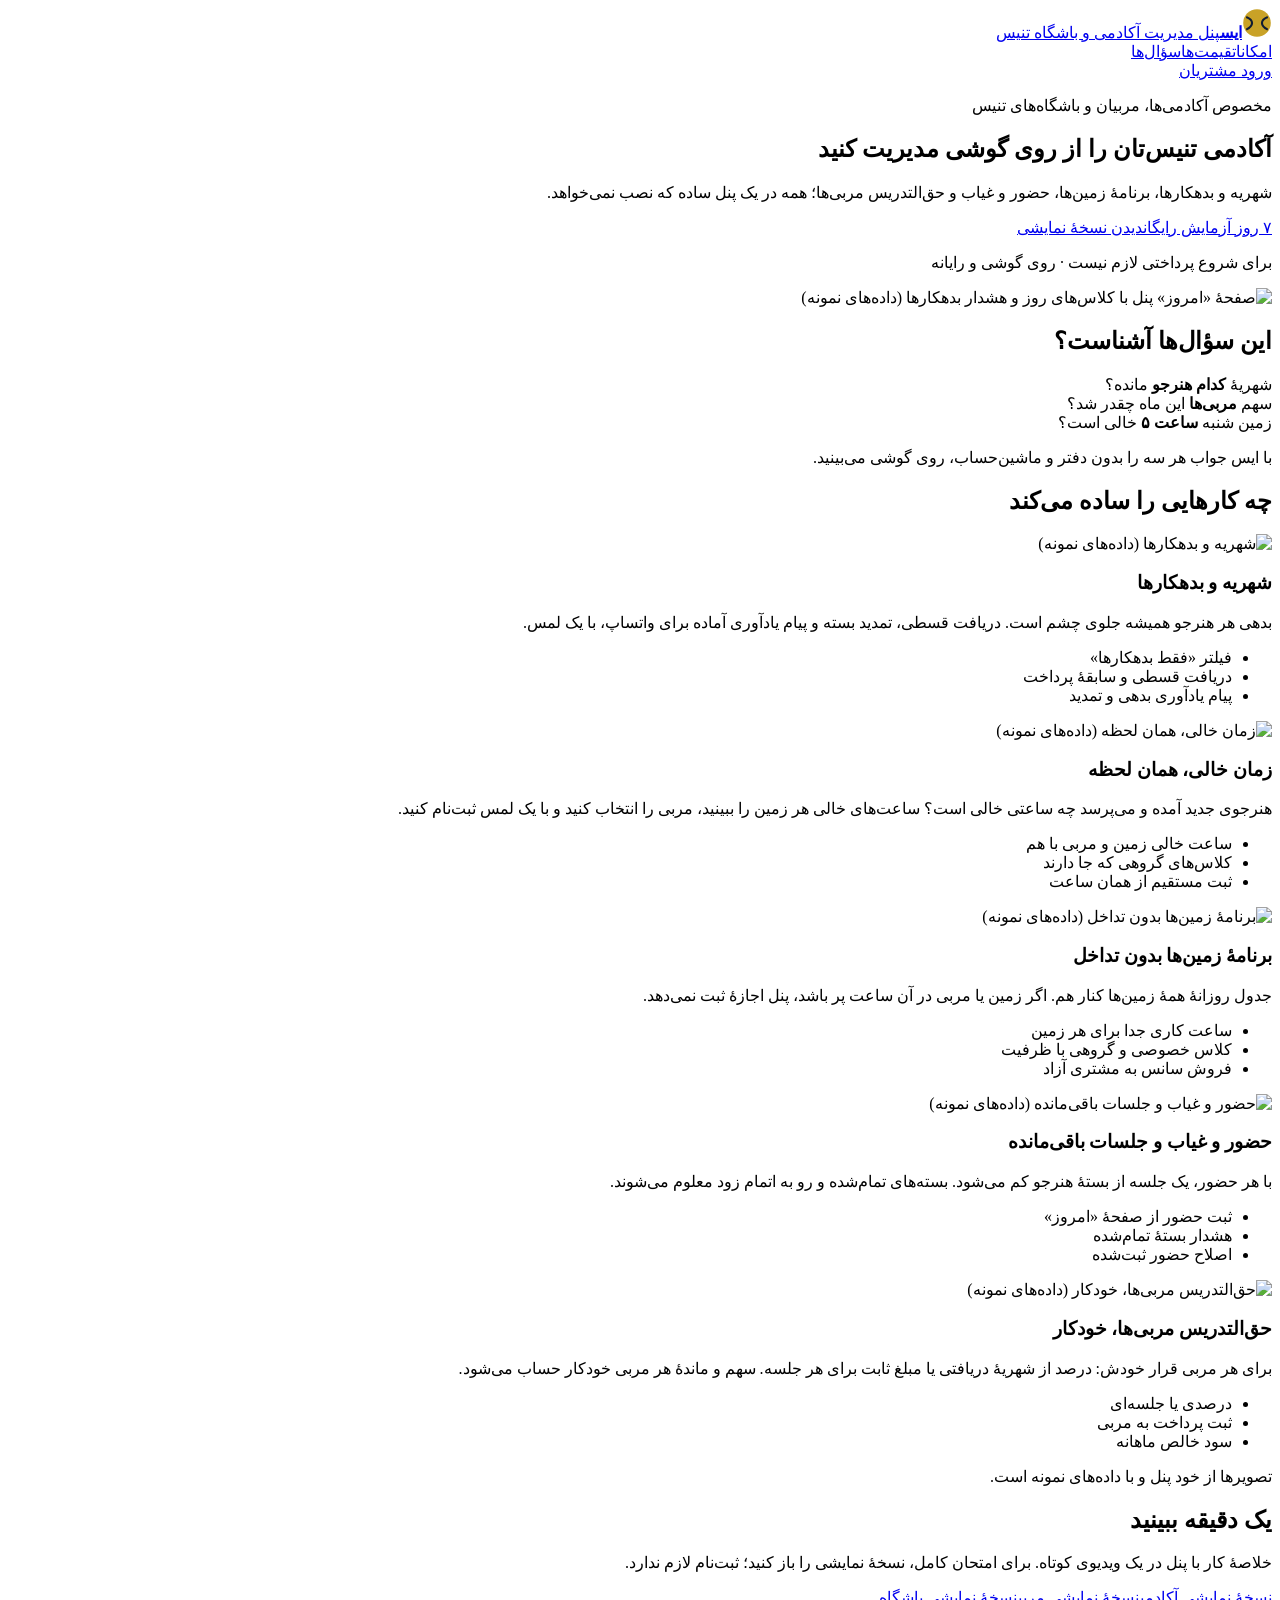
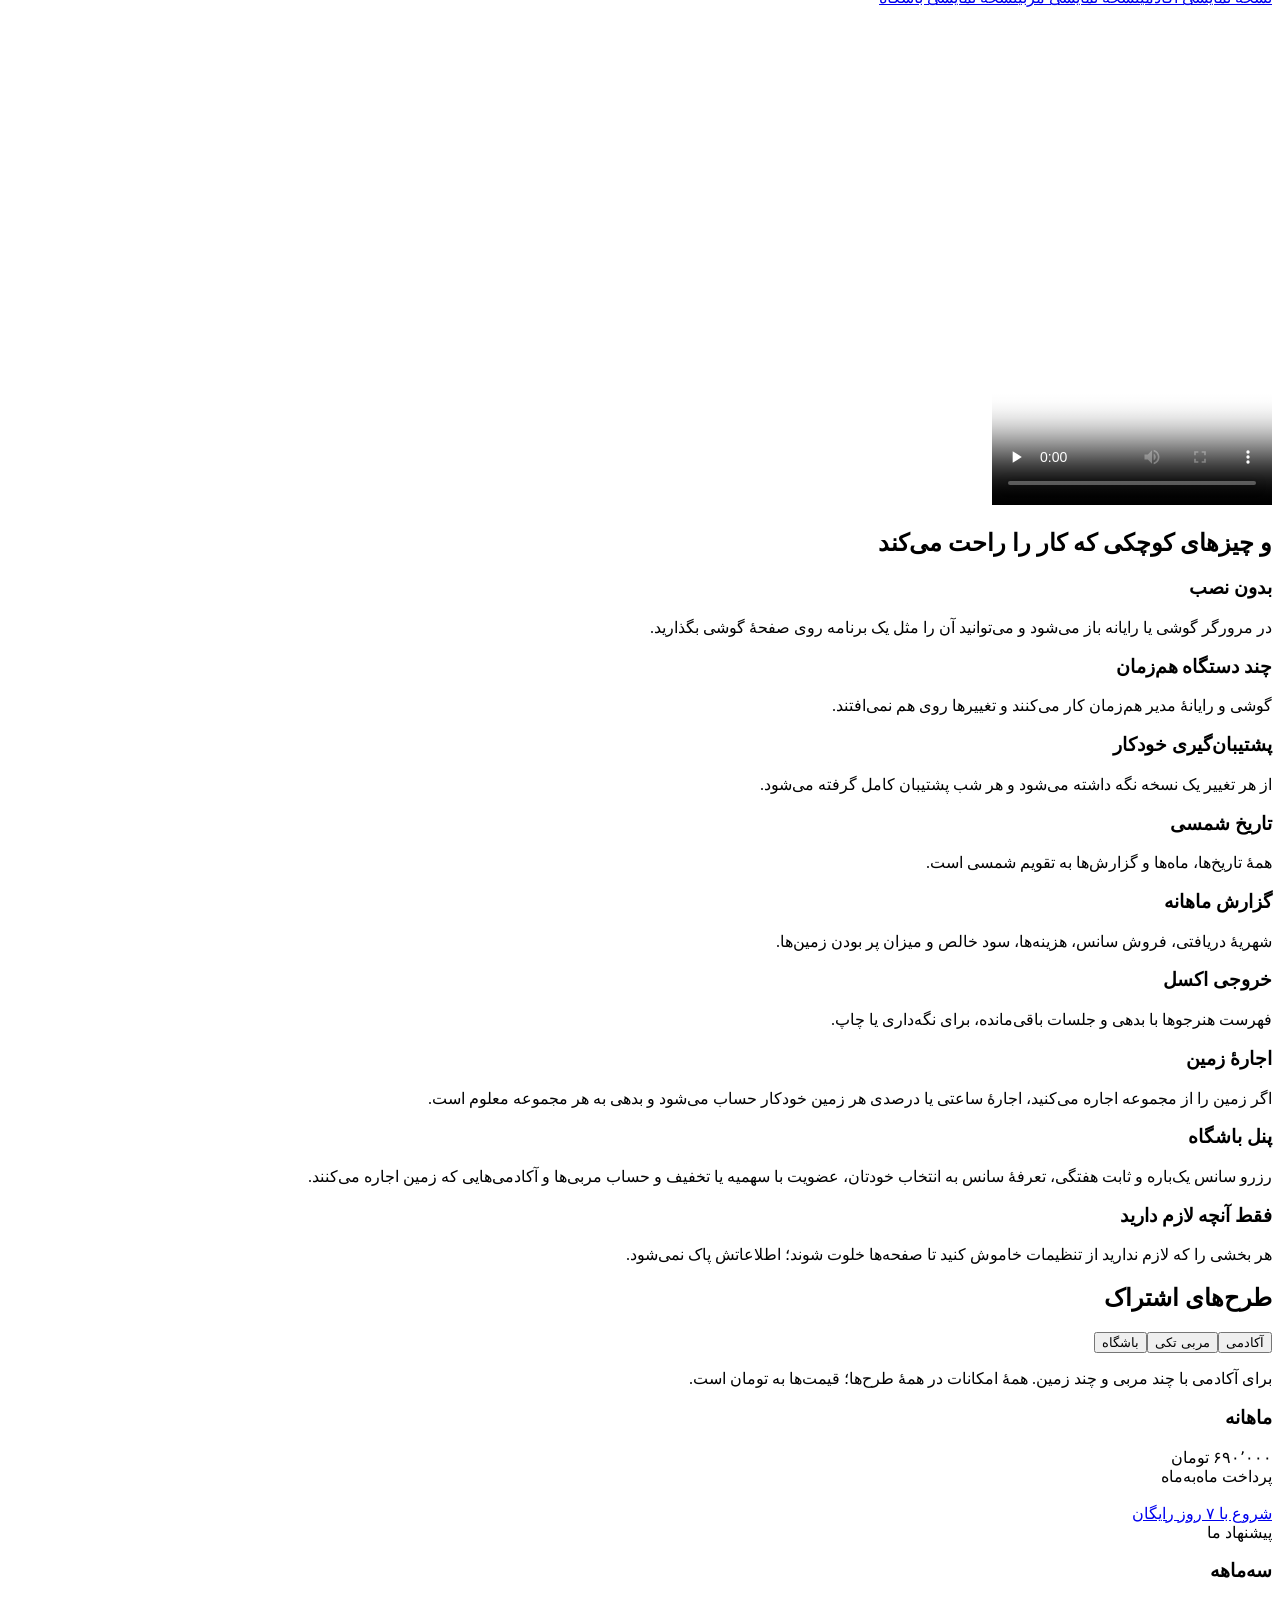
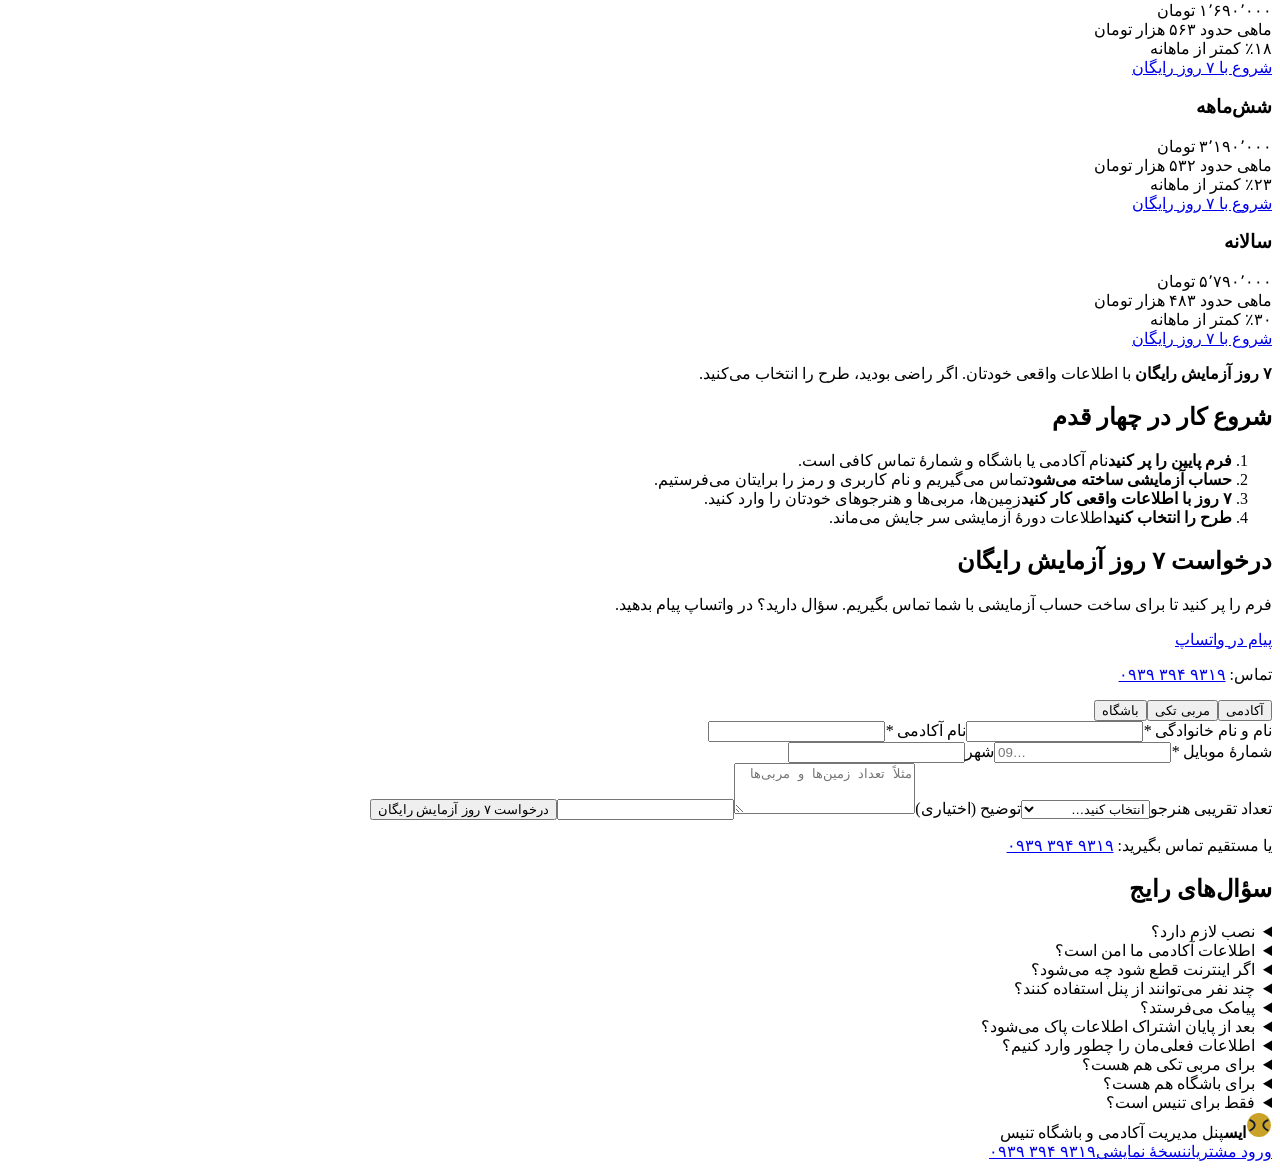
==== index.html @ 1f8f1693 "Site: root files" ====
<!doctype html><html lang="fa" dir="rtl"><head><meta charset="utf-8"><meta name="viewport" content="width=device-width,initial-scale=1,viewport-fit=cover"><meta name="theme-color" content="#101c33"><title>ایس | پنل مدیریت آکادمی و باشگاه تنیس</title><meta name="description" content="شهریه و بدهکارها، برنامهٔ زمین‌ها، زمان خالی، حضور و غیاب، حق‌التدریس مربی‌ها و رزرو سانس؛ پنل مدیریت آکادمی و باشگاه تنیس روی گوشی، بدون نصب. ۷ روز آزمایش رایگان."><meta property="og:title" content="ایس | پنل مدیریت آکادمی و باشگاه تنیس"><meta property="og:description" content="شهریه و بدهکارها، برنامهٔ زمین‌ها، زمان خالی، حضور و غیاب، حق‌التدریس مربی‌ها و رزرو سانس؛ پنل مدیریت آکادمی و باشگاه تنیس روی گوشی، بدون نصب. ۷ روز آزمایش رایگان."><meta property="og:type" content="website"><meta property="og:locale" content="fa_IR"><meta property="og:image" content="/site/promo-poster.jpg"><link rel="manifest" href="/manifest.webmanifest"><link rel="icon" href="/icon-192.png"><link rel="apple-touch-icon" href="/icon-192.png"><meta name="apple-mobile-web-app-capable" content="yes"><meta name="apple-mobile-web-app-title" content="ایس"><meta name="apple-mobile-web-app-status-bar-style" content="black-translucent"><link rel="stylesheet" href="/assets/site.css?v=a07a56f0"><script src="/config.js?v=muynqczz"></script></head><body><div id="lp-root"><div class="lp" dir="rtl" lang="fa"><header class="lp-head"><div class="lp-wrap lp-head-in"><a href="/" class="lp-logo" aria-label="ایس"><svg width="30" height="30" viewBox="0 0 100 100" aria-hidden="true"><circle cx="50" cy="50" r="46" fill="#c9a227"></circle><path d="M14 30 C40 40 40 60 14 72" stroke="#101c33" stroke-width="7" fill="none"></path><path d="M86 30 C60 40 60 60 86 72" stroke="#101c33" stroke-width="7" fill="none"></path></svg><b>ایس</b><span>پنل مدیریت آکادمی و باشگاه تنیس</span></a><nav class="lp-nav" aria-label="بخش‌ها"><a href="#features">امکانات</a><a href="#pricing">قیمت‌ها</a><a href="#faq">سؤال‌ها</a></nav><a class="lp-btn lp-btn-ghost lp-btn-sm" href="/app">ورود مشتریان</a></div></header><section class="lp-hero"><div class="lp-wrap lp-hero-in"><div class="lp-hero-text"><p class="lp-eyebrow">مخصوص آکادمی‌ها، مربیان و باشگاه‌های تنیس</p><h1>آکادمی تنیس‌تان را از روی گوشی مدیریت کنید</h1><p class="lp-lead">شهریه و بدهکارها، برنامهٔ زمین‌ها، حضور و غیاب و حق‌التدریس مربی‌ها؛ همه در یک پنل ساده که نصب نمی‌خواهد.</p><div class="lp-cta"><a class="lp-btn lp-btn-gold" href="#trial">۷<!-- --> روز آزمایش رایگان</a><a class="lp-btn lp-btn-line" href="/demo">دیدن نسخهٔ نمایشی</a></div><p class="lp-small">برای شروع پرداختی لازم نیست · روی گوشی و رایانه</p></div><div class="lp-hero-art"><div class="lp-phone"><img src="/site/today.webp" alt="صفحهٔ «امروز» پنل با کلاس‌های روز و هشدار بدهکارها (داده‌های نمونه)" width="280" height="570" loading="eager" decoding="async"/></div></div></div></section><section class="lp-pain"><div class="lp-wrap"><h2>این سؤال‌ها آشناست؟</h2><div class="lp-qs"><div class="lp-q">شهریهٔ <b>کدام هنرجو</b> مانده؟</div><div class="lp-q">سهم <b>مربی‌ها</b> این ماه چقدر شد؟</div><div class="lp-q">زمین شنبه <b>ساعت ۵</b> خالی است؟</div></div><p class="lp-pain-a">با <!-- -->ایس<!-- --> جواب هر سه را بدون دفتر و ماشین‌حساب، روی گوشی می‌بینید.</p></div></section><section id="features" class="lp-features"><div class="lp-wrap"><h2 class="lp-h2c">چه کارهایی را ساده می‌کند</h2><div class="lp-feat"><div class="lp-feat-art"><div class="lp-phone"><img src="/site/debt.webp" alt="شهریه و بدهکارها (داده‌های نمونه)" width="280" height="570" loading="lazy" decoding="async"/></div></div><div class="lp-feat-text"><h3>شهریه و بدهکارها</h3><p>بدهی هر هنرجو همیشه جلوی چشم است. دریافت قسطی، تمدید بسته و پیام یادآوری آماده برای واتساپ، با یک لمس.</p><ul><li>فیلتر «فقط بدهکارها»</li><li>دریافت قسطی و سابقهٔ پرداخت</li><li>پیام یادآوری بدهی و تمدید</li></ul></div></div><div class="lp-feat lp-flip"><div class="lp-feat-art"><div class="lp-phone"><img src="/site/free.webp" alt="زمان خالی، همان لحظه (داده‌های نمونه)" width="280" height="570" loading="lazy" decoding="async"/></div></div><div class="lp-feat-text"><h3>زمان خالی، همان لحظه</h3><p>هنرجوی جدید آمده و می‌پرسد چه ساعتی خالی است؟ ساعت‌های خالی هر زمین را ببینید، مربی را انتخاب کنید و با یک لمس ثبت‌نام کنید.</p><ul><li>ساعت خالی زمین و مربی با هم</li><li>کلاس‌های گروهی که جا دارند</li><li>ثبت مستقیم از همان ساعت</li></ul></div></div><div class="lp-feat"><div class="lp-feat-art"><div class="lp-phone"><img src="/site/schedule.webp" alt="برنامهٔ زمین‌ها بدون تداخل (داده‌های نمونه)" width="280" height="570" loading="lazy" decoding="async"/></div></div><div class="lp-feat-text"><h3>برنامهٔ زمین‌ها بدون تداخل</h3><p>جدول روزانهٔ همهٔ زمین‌ها کنار هم. اگر زمین یا مربی در آن ساعت پر باشد، پنل اجازهٔ ثبت نمی‌دهد.</p><ul><li>ساعت کاری جدا برای هر زمین</li><li>کلاس خصوصی و گروهی با ظرفیت</li><li>فروش سانس به مشتری آزاد</li></ul></div></div><div class="lp-feat lp-flip"><div class="lp-feat-art"><div class="lp-phone"><img src="/site/attendance.webp" alt="حضور و غیاب و جلسات باقی‌مانده (داده‌های نمونه)" width="280" height="570" loading="lazy" decoding="async"/></div></div><div class="lp-feat-text"><h3>حضور و غیاب و جلسات باقی‌مانده</h3><p>با هر حضور، یک جلسه از بستهٔ هنرجو کم می‌شود. بسته‌های تمام‌شده و رو به اتمام زود معلوم می‌شوند.</p><ul><li>ثبت حضور از صفحهٔ «امروز»</li><li>هشدار بستهٔ تمام‌شده</li><li>اصلاح حضور ثبت‌شده</li></ul></div></div><div class="lp-feat"><div class="lp-feat-art"><div class="lp-phone"><img src="/site/coachpay.webp" alt="حق‌التدریس مربی‌ها، خودکار (داده‌های نمونه)" width="280" height="570" loading="lazy" decoding="async"/></div></div><div class="lp-feat-text"><h3>حق‌التدریس مربی‌ها، خودکار</h3><p>برای هر مربی قرار خودش: درصد از شهریهٔ دریافتی یا مبلغ ثابت برای هر جلسه. سهم و ماندهٔ هر مربی خودکار حساب می‌شود.</p><ul><li>درصدی یا جلسه‌ای</li><li>ثبت پرداخت به مربی</li><li>سود خالص ماهانه</li></ul></div></div><p class="lp-note">تصویرها از خود پنل و با داده‌های نمونه است.</p></div></section><section class="lp-video"><div class="lp-wrap lp-video-in"><div class="lp-video-text"><h2>یک دقیقه ببینید</h2><p>خلاصهٔ کار با پنل در یک ویدیوی کوتاه. برای امتحان کامل، نسخهٔ نمایشی را باز کنید؛ ثبت‌نام لازم ندارد.</p><div class="lp-cta lp-cta-c"><a class="lp-btn lp-btn-line-dark" href="/demo">نسخهٔ نمایشی آکادمی</a><a class="lp-btn lp-btn-line-dark" href="/demo/coach">نسخهٔ نمایشی مربی</a><a class="lp-btn lp-btn-line-dark" href="/demo/club">نسخهٔ نمایشی باشگاه</a></div></div><div class="lp-phone lp-phone-video"><video src="/site/promo.mp4" poster="/site/promo-poster.jpg" controls="" playsInline="" preload="none" width="280" height="498"></video></div></div></section><section class="lp-extras"><div class="lp-wrap"><h2 class="lp-h2c">و چیزهای کوچکی که کار را راحت می‌کند</h2><div class="lp-grid"><div class="lp-extra"><h3>بدون نصب</h3><p>در مرورگر گوشی یا رایانه باز می‌شود و می‌توانید آن را مثل یک برنامه روی صفحهٔ گوشی بگذارید.</p></div><div class="lp-extra"><h3>چند دستگاه هم‌زمان</h3><p>گوشی و رایانهٔ مدیر هم‌زمان کار می‌کنند و تغییرها روی هم نمی‌افتند.</p></div><div class="lp-extra"><h3>پشتیبان‌گیری خودکار</h3><p>از هر تغییر یک نسخه نگه داشته می‌شود و هر شب پشتیبان کامل گرفته می‌شود.</p></div><div class="lp-extra"><h3>تاریخ شمسی</h3><p>همهٔ تاریخ‌ها، ماه‌ها و گزارش‌ها به تقویم شمسی است.</p></div><div class="lp-extra"><h3>گزارش ماهانه</h3><p>شهریهٔ دریافتی، فروش سانس، هزینه‌ها، سود خالص و میزان پر بودن زمین‌ها.</p></div><div class="lp-extra"><h3>خروجی اکسل</h3><p>فهرست هنرجوها با بدهی و جلسات باقی‌مانده، برای نگه‌داری یا چاپ.</p></div><div class="lp-extra"><h3>اجارهٔ زمین</h3><p>اگر زمین را از مجموعه اجاره می‌کنید، اجارهٔ ساعتی یا درصدی هر زمین خودکار حساب می‌شود و بدهی به هر مجموعه معلوم است.</p></div><div class="lp-extra"><h3>پنل باشگاه</h3><p>رزرو سانس یک‌باره و ثابت هفتگی، تعرفهٔ سانس به انتخاب خودتان، عضویت با سهمیه یا تخفیف و حساب مربی‌ها و آکادمی‌هایی که زمین اجاره می‌کنند.</p></div><div class="lp-extra"><h3>فقط آنچه لازم دارید</h3><p>هر بخشی را که لازم ندارید از تنظیمات خاموش کنید تا صفحه‌ها خلوت شوند؛ اطلاعاتش پاک نمی‌شود.</p></div></div></div></section><section id="pricing" class="lp-pricing"><div class="lp-wrap"><h2 class="lp-h2c">طرح‌های اشتراک</h2><div class="lp-toggle" role="tablist" aria-label="نوع پنل"><button role="tab" aria-selected="true" class="on">آکادمی</button><button role="tab" aria-selected="false" class="">مربی تکی</button><button role="tab" aria-selected="false" class="">باشگاه</button></div><p class="lp-sub">برای آکادمی با چند مربی و چند زمین.<!-- --> همهٔ امکانات در همهٔ طرح‌ها؛ قیمت‌ها به تومان است.</p><div class="lp-plans"><div class="lp-plan"><h3>ماهانه</h3><div class="lp-price">۶۹۰٬۰۰۰<span> تومان</span></div><div class="lp-per">پرداخت ماه‌به‌ماه</div><div class="lp-save lp-save-0"> </div><a class="lp-btn lp-btn-block lp-btn-soft" href="#trial">شروع با <!-- -->۷<!-- --> روز رایگان</a></div><div class="lp-plan lp-plan-hot"><span class="lp-tag">پیشنهاد ما</span><h3>سه‌ماهه</h3><div class="lp-price">۱٬۶۹۰٬۰۰۰<span> تومان</span></div><div class="lp-per">ماهی حدود ۵۶۳ هزار تومان</div><div class="lp-save">٪<!-- -->۱۸<!-- --> کمتر از ماهانه</div><a class="lp-btn lp-btn-block lp-btn-gold" href="#trial">شروع با <!-- -->۷<!-- --> روز رایگان</a></div><div class="lp-plan"><h3>شش‌ماهه</h3><div class="lp-price">۳٬۱۹۰٬۰۰۰<span> تومان</span></div><div class="lp-per">ماهی حدود ۵۳۲ هزار تومان</div><div class="lp-save">٪<!-- -->۲۳<!-- --> کمتر از ماهانه</div><a class="lp-btn lp-btn-block lp-btn-soft" href="#trial">شروع با <!-- -->۷<!-- --> روز رایگان</a></div><div class="lp-plan"><h3>سالانه</h3><div class="lp-price">۵٬۷۹۰٬۰۰۰<span> تومان</span></div><div class="lp-per">ماهی حدود ۴۸۳ هزار تومان</div><div class="lp-save">٪<!-- -->۳۰<!-- --> کمتر از ماهانه</div><a class="lp-btn lp-btn-block lp-btn-soft" href="#trial">شروع با <!-- -->۷<!-- --> روز رایگان</a></div></div><p class="lp-trialnote"><b>۷<!-- --> روز آزمایش رایگان</b> با اطلاعات واقعی خودتان. اگر راضی بودید، طرح را انتخاب می‌کنید.</p></div></section><section class="lp-steps"><div class="lp-wrap"><h2 class="lp-h2c">شروع کار در چهار قدم</h2><ol class="lp-steplist"><li><b>فرم پایین را پر کنید</b><span>نام آکادمی یا باشگاه و شمارهٔ تماس کافی است.</span></li><li><b>حساب آزمایشی ساخته می‌شود</b><span>تماس می‌گیریم و نام کاربری و رمز را برایتان می‌فرستیم.</span></li><li><b>۷<!-- --> روز با اطلاعات واقعی کار کنید</b><span>زمین‌ها، مربی‌ها و هنرجوهای خودتان را وارد کنید.</span></li><li><b>طرح را انتخاب کنید</b><span>اطلاعات دورهٔ آزمایشی سر جایش می‌ماند.</span></li></ol></div></section><section id="trial" class="lp-trial"><div class="lp-wrap lp-trial-in"><div class="lp-trial-text"><h2>درخواست <!-- -->۷<!-- --> روز آزمایش رایگان</h2><p>فرم را پر کنید تا برای ساخت حساب آزمایشی با شما تماس بگیریم. سؤال دارید؟ در واتساپ پیام بدهید.</p><a class="lp-btn lp-btn-wa" href="https://wa.me/989393949319?text=%D8%B3%D9%84%D8%A7%D9%85%D8%8C%20%D8%AF%D8%B1%D8%A8%D8%A7%D8%B1%D9%87%D9%94%20%D9%BE%D9%86%D9%84%20%C2%AB%D8%A7%DB%8C%D8%B3%C2%BB%20%D8%B3%D8%A4%D8%A7%D9%84%20%D8%AF%D8%A7%D8%B4%D8%AA%D9%85." target="_blank" rel="noopener">پیام در واتساپ</a><p class="lp-small">تماس: <a href="tel:09393949319" dir="ltr">۰۹۳۹ ۳۹۴ ۹۳۱۹</a></p></div><form class="lp-form" noValidate=""><div class="lp-toggle lp-toggle-light" role="radiogroup" aria-label="نوع پنل"><button type="button" role="radio" aria-checked="true" class="on">آکادمی</button><button type="button" role="radio" aria-checked="false" class="">مربی تکی</button><button type="button" role="radio" aria-checked="false" class="">باشگاه</button></div><div class="lp-row2"><label class="lp-field"><span>نام و نام خانوادگی <em>*</em></span><input id="lead-name" autoComplete="name" value=""/></label><label class="lp-field"><span>نام آکادمی<!-- --> <em>*</em></span><input id="lead-academy" placeholder="" value=""/></label></div><div class="lp-row2"><label class="lp-field"><span>شمارهٔ موبایل <em>*</em></span><input id="lead-phone" inputMode="tel" dir="ltr" placeholder="09…" autoComplete="tel" value=""/></label><label class="lp-field"><span>شهر</span><input id="lead-city" value=""/></label></div><label class="lp-field"><span>تعداد تقریبی هنرجو</span><select id="lead-size"><option value="" selected="">انتخاب کنید…</option><option>کمتر از ۲۰ هنرجو</option><option>۲۰ تا ۵۰ هنرجو</option><option>۵۰ تا ۱۰۰ هنرجو</option><option>بیشتر از ۱۰۰ هنرجو</option></select></label><label class="lp-field"><span>توضیح (اختیاری)</span><textarea id="lead-note" rows="3" placeholder="مثلاً تعداد زمین‌ها و مربی‌ها"></textarea></label><input class="lp-hp" tabindex="-1" autoComplete="off" aria-hidden="true" value=""/><button type="submit" class="lp-btn lp-btn-gold lp-btn-block">درخواست ۷ روز آزمایش رایگان</button><p class="lp-form-note">یا مستقیم تماس بگیرید: <a href="tel:09393949319" dir="ltr">۰۹۳۹ ۳۹۴ ۹۳۱۹</a></p></form></div></section><section id="faq" class="lp-faq"><div class="lp-wrap lp-narrow"><h2 class="lp-h2c">سؤال‌های رایج</h2><details class="lp-qa"><summary>نصب لازم دارد؟</summary><p>نه. پنل در مرورگر گوشی یا رایانه باز می‌شود. اگر بخواهید، می‌توانید آن را مثل یک برنامه روی صفحهٔ گوشی اضافه کنید.</p></details><details class="lp-qa"><summary>اطلاعات آکادمی ما امن است؟</summary><p>ورود با نام کاربری و رمز است و اطلاعات هر آکادمی جدا نگه داشته می‌شود. از هر تغییر یک نسخهٔ قبلی و هر شب یک پشتیبان کامل گرفته می‌شود. خودتان هم می‌توانید هر زمان فایل پشتیبان بگیرید.</p></details><details class="lp-qa"><summary>اگر اینترنت قطع شود چه می‌شود؟</summary><p>تا وقتی صفحه باز است، تغییرها روی همان دستگاه نگه داشته می‌شود و با وصل شدن اینترنت ذخیره می‌شود.</p></details><details class="lp-qa"><summary>چند نفر می‌توانند از پنل استفاده کنند؟</summary><p>هر آکادمی یک حساب مدیر دارد که هم‌زمان روی چند گوشی و رایانه کار می‌کند. حساب جداگانه برای هر مربی فعلاً وجود ندارد.</p></details><details class="lp-qa"><summary>پیامک می‌فرستد؟</summary><p>پیامک خودکار ندارد. پیام یادآوری بدهی و تمدید آماده نوشته می‌شود و با یک لمس در واتساپ هنرجو باز می‌شود.</p></details><details class="lp-qa"><summary>بعد از پایان اشتراک اطلاعات پاک می‌شود؟</summary><p>نه. اطلاعات می‌ماند و قابل مشاهده است؛ برای ثبت تغییر تازه، اشتراک را تمدید می‌کنید.</p></details><details class="lp-qa"><summary>اطلاعات فعلی‌مان را چطور وارد کنیم؟</summary><p>زمین‌ها و مربی‌ها در چند دقیقه تعریف می‌شوند و هنرجوها را با برنامهٔ کلاسشان وارد می‌کنید. روز شروع، این کار را همراه شما انجام می‌دهیم.</p></details><details class="lp-qa"><summary>برای مربی تکی هم هست؟</summary><p>بله. نسخهٔ مربی برای مربی‌ای است که خودش هنرجو می‌گیرد و در یک یا چند مجموعه کلاس دارد: بدون بخش مربی‌ها، با حساب خودکار اجارهٔ زمین (ساعتی یا درصدی) و بدهی به هر مجموعه. نسخهٔ نمایشی مربی هم جدا وجود دارد.</p></details><details class="lp-qa"><summary>برای باشگاه هم هست؟</summary><p>بله. نسخهٔ باشگاه برای مجموعه‌ای است که سانس می‌فروشد: رزرو یک‌باره و ثابت هفتگی، فهرست مشتری و بدهی، تعرفهٔ سانس، عضویت و اجارهٔ زمین به مربی‌ها و آکادمی‌ها؛ به‌علاوهٔ کلاس‌های خود باشگاه. نسخهٔ نمایشی باشگاه هم جدا وجود دارد.</p></details><details class="lp-qa"><summary>فقط برای تنیس است؟</summary><p>طراحی پنل برای آکادمی‌ها، مربیان و باشگاه‌های تنیس است: زمین، سانس، ساعت کاری هر زمین، کلاس خصوصی و گروهی و فروش سانس.</p></details></div></section><footer class="lp-foot"><div class="lp-wrap lp-foot-in"><div class="lp-logo"><svg width="26" height="26" viewBox="0 0 100 100" aria-hidden="true"><circle cx="50" cy="50" r="46" fill="#c9a227"></circle><path d="M14 30 C40 40 40 60 14 72" stroke="#101c33" stroke-width="7" fill="none"></path><path d="M86 30 C60 40 60 60 86 72" stroke="#101c33" stroke-width="7" fill="none"></path></svg><b>ایس</b><span>پنل مدیریت آکادمی و باشگاه تنیس</span></div><div class="lp-foot-links"><a href="/app">ورود مشتریان</a><a href="/demo">نسخهٔ نمایشی</a><a href="tel:09393949319" dir="ltr">۰۹۳۹ ۳۹۴ ۹۳۱۹</a></div></div></footer></div></div><script src="/assets/landing.js?v=46dcf80d"></script></body></html>
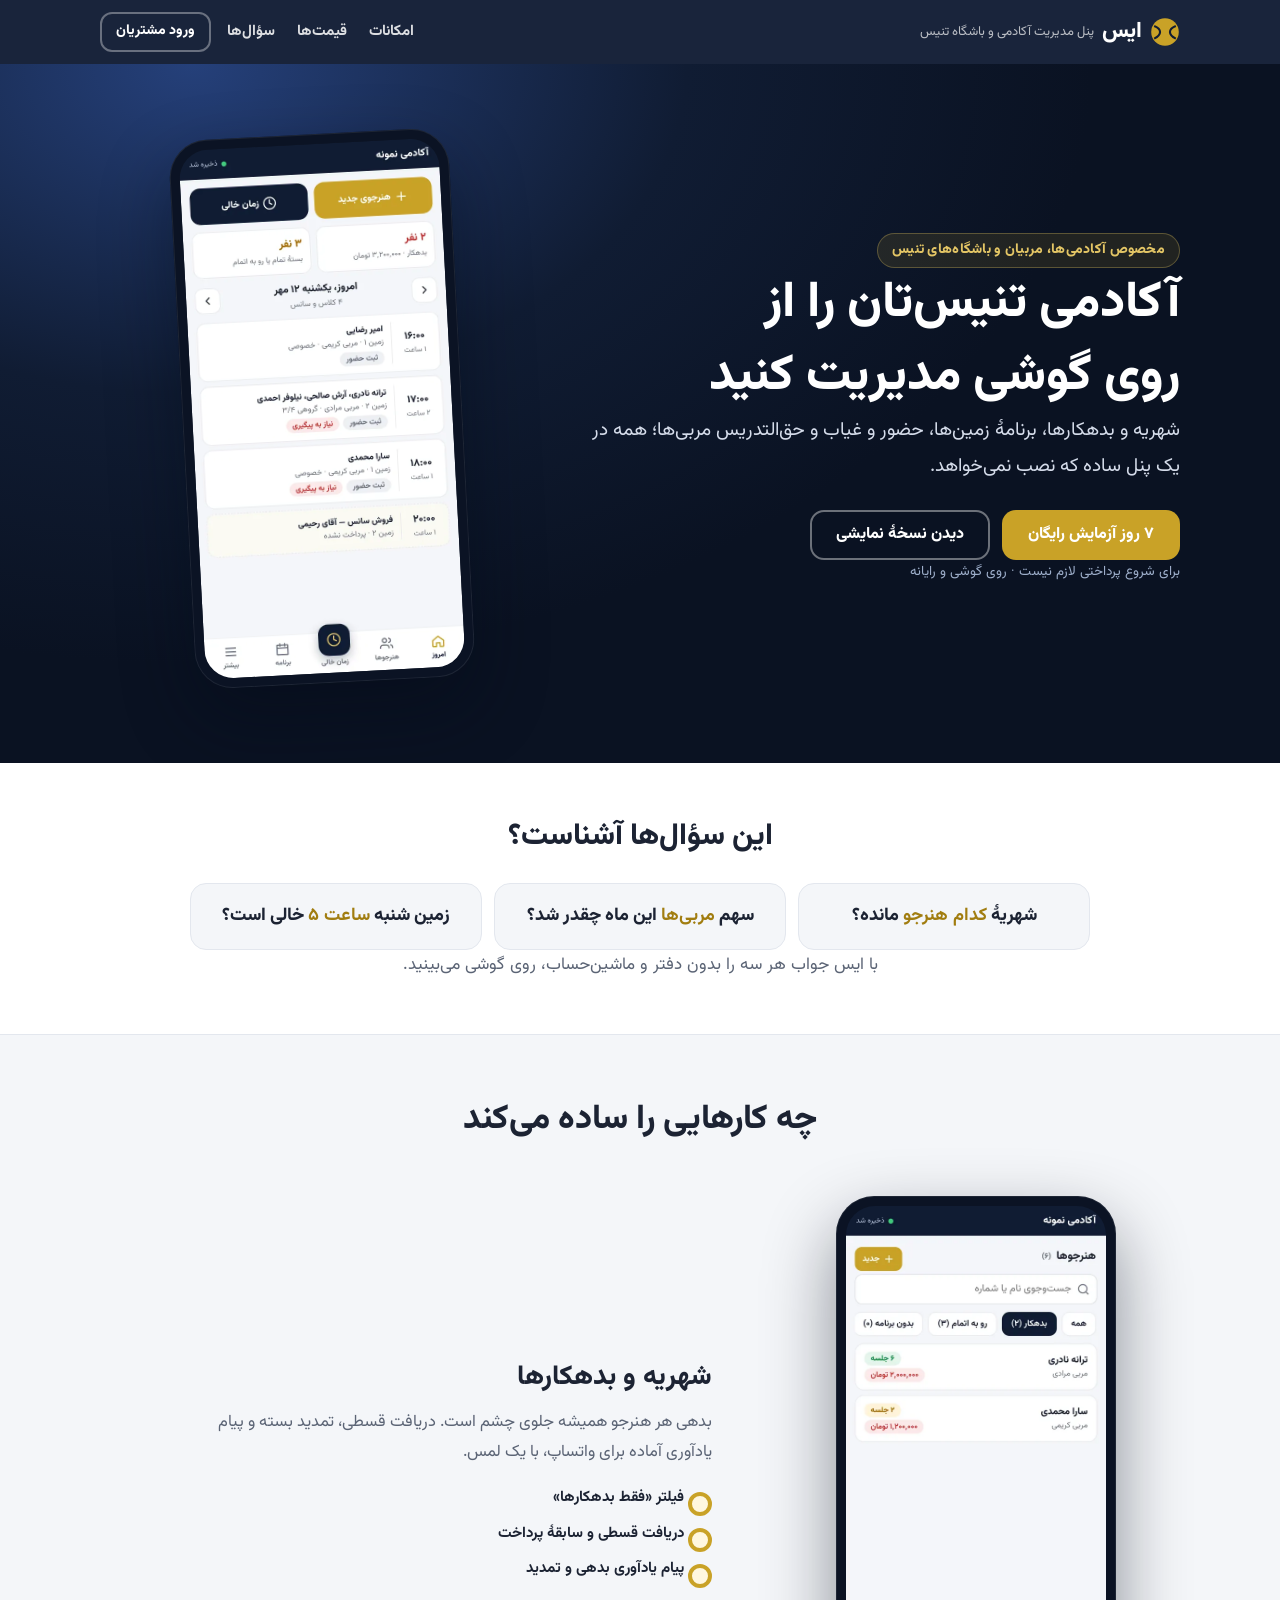
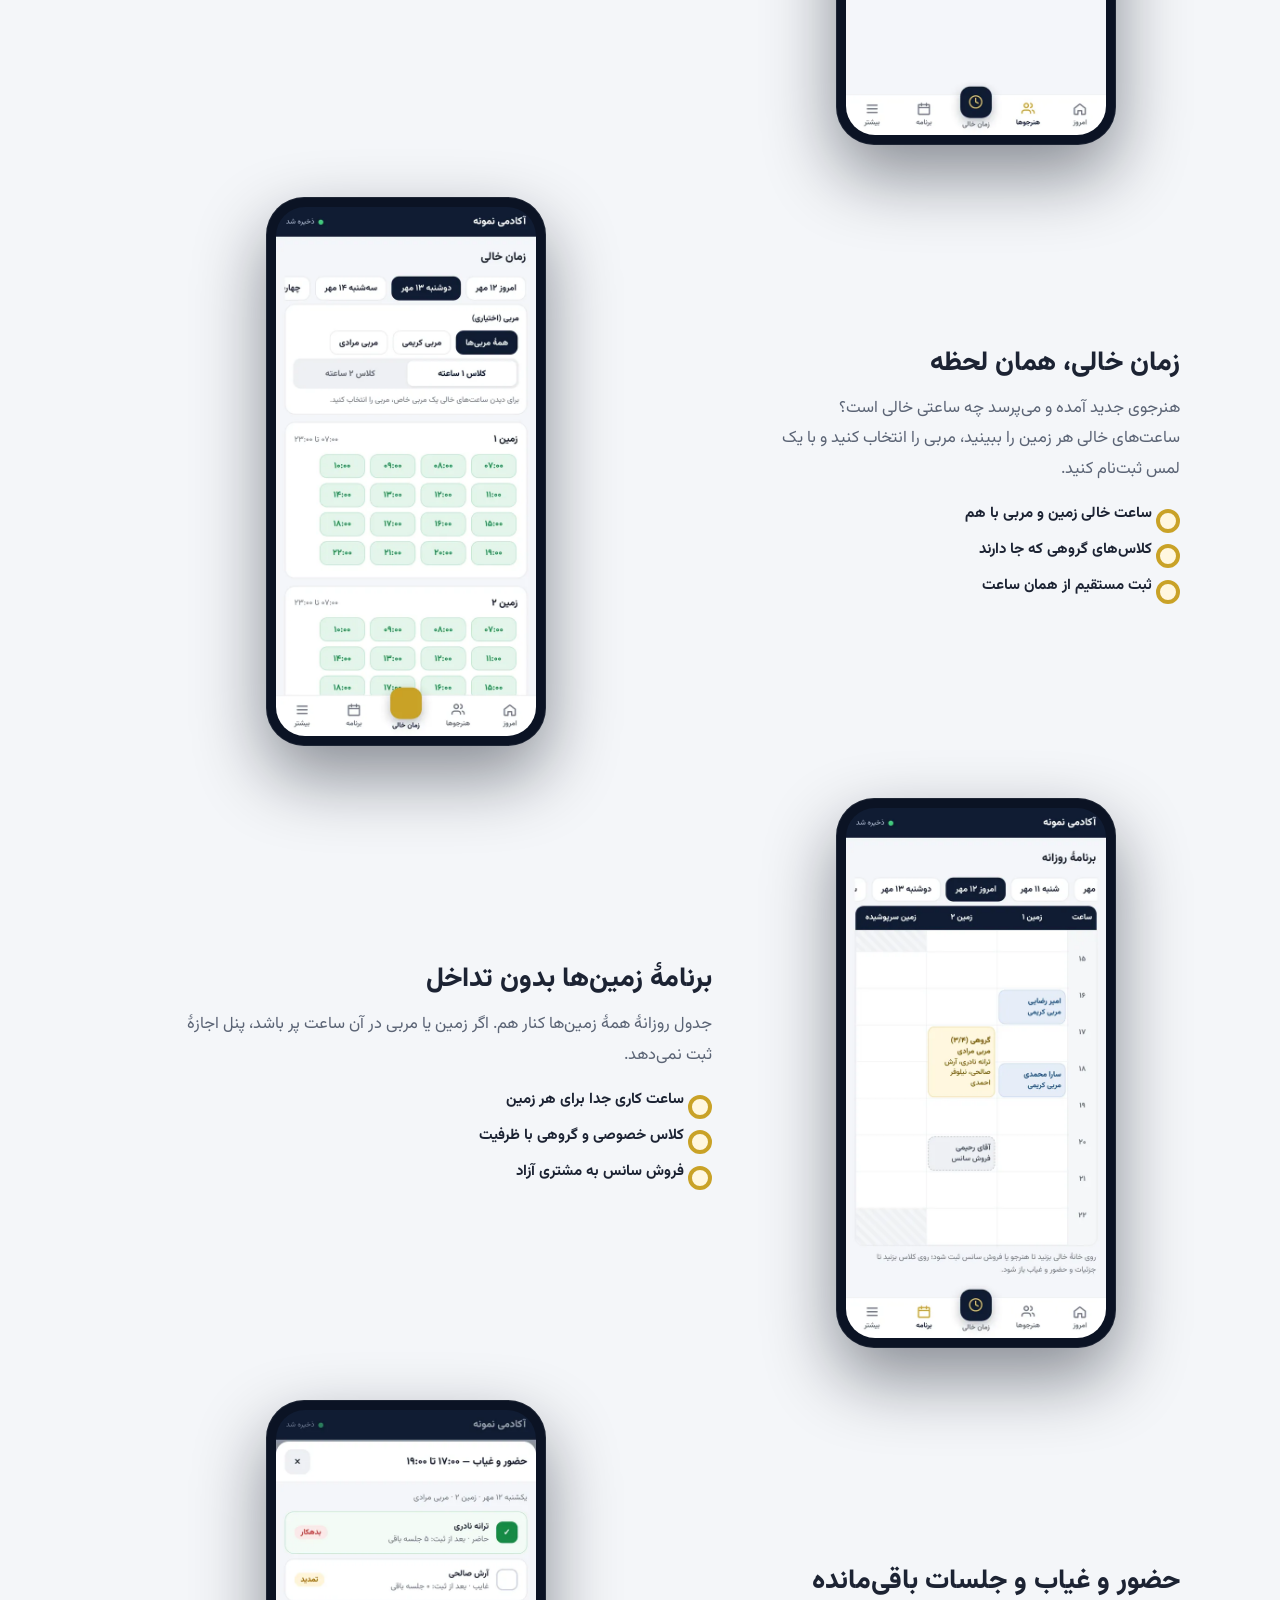
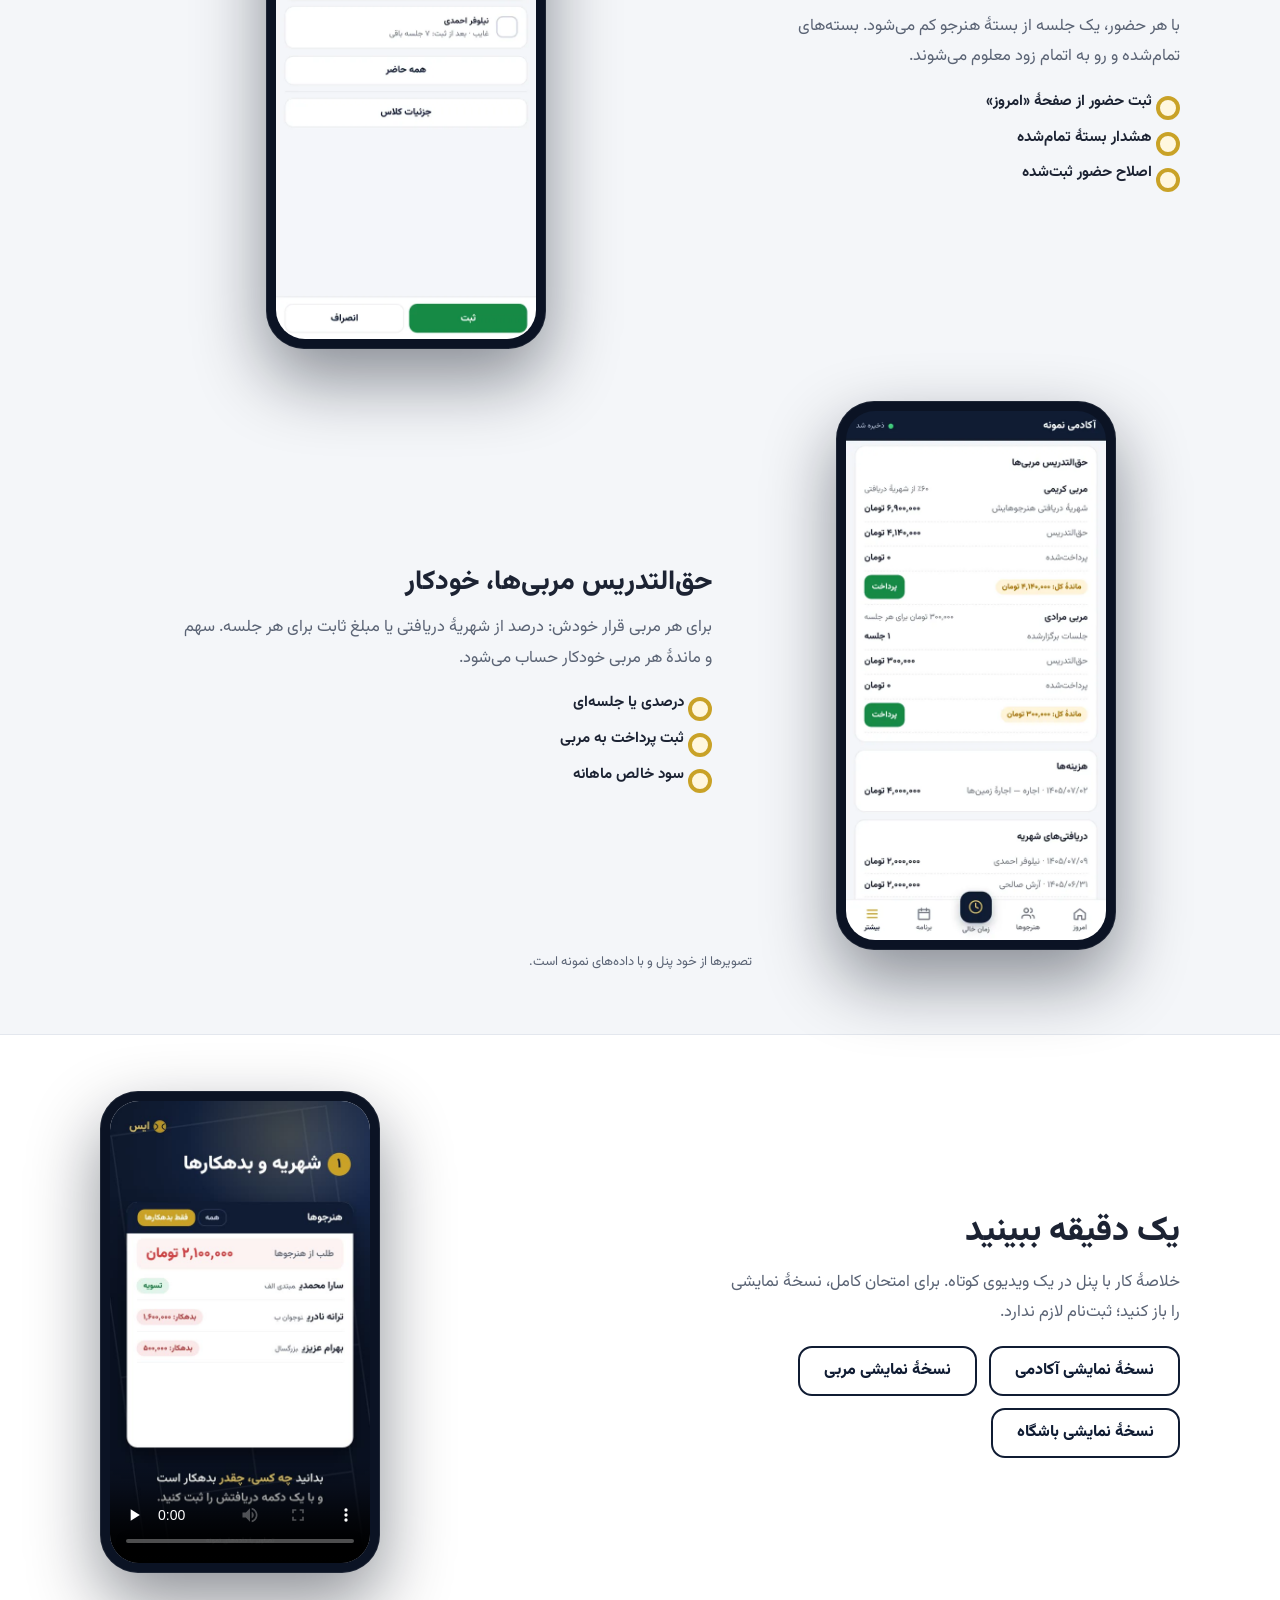
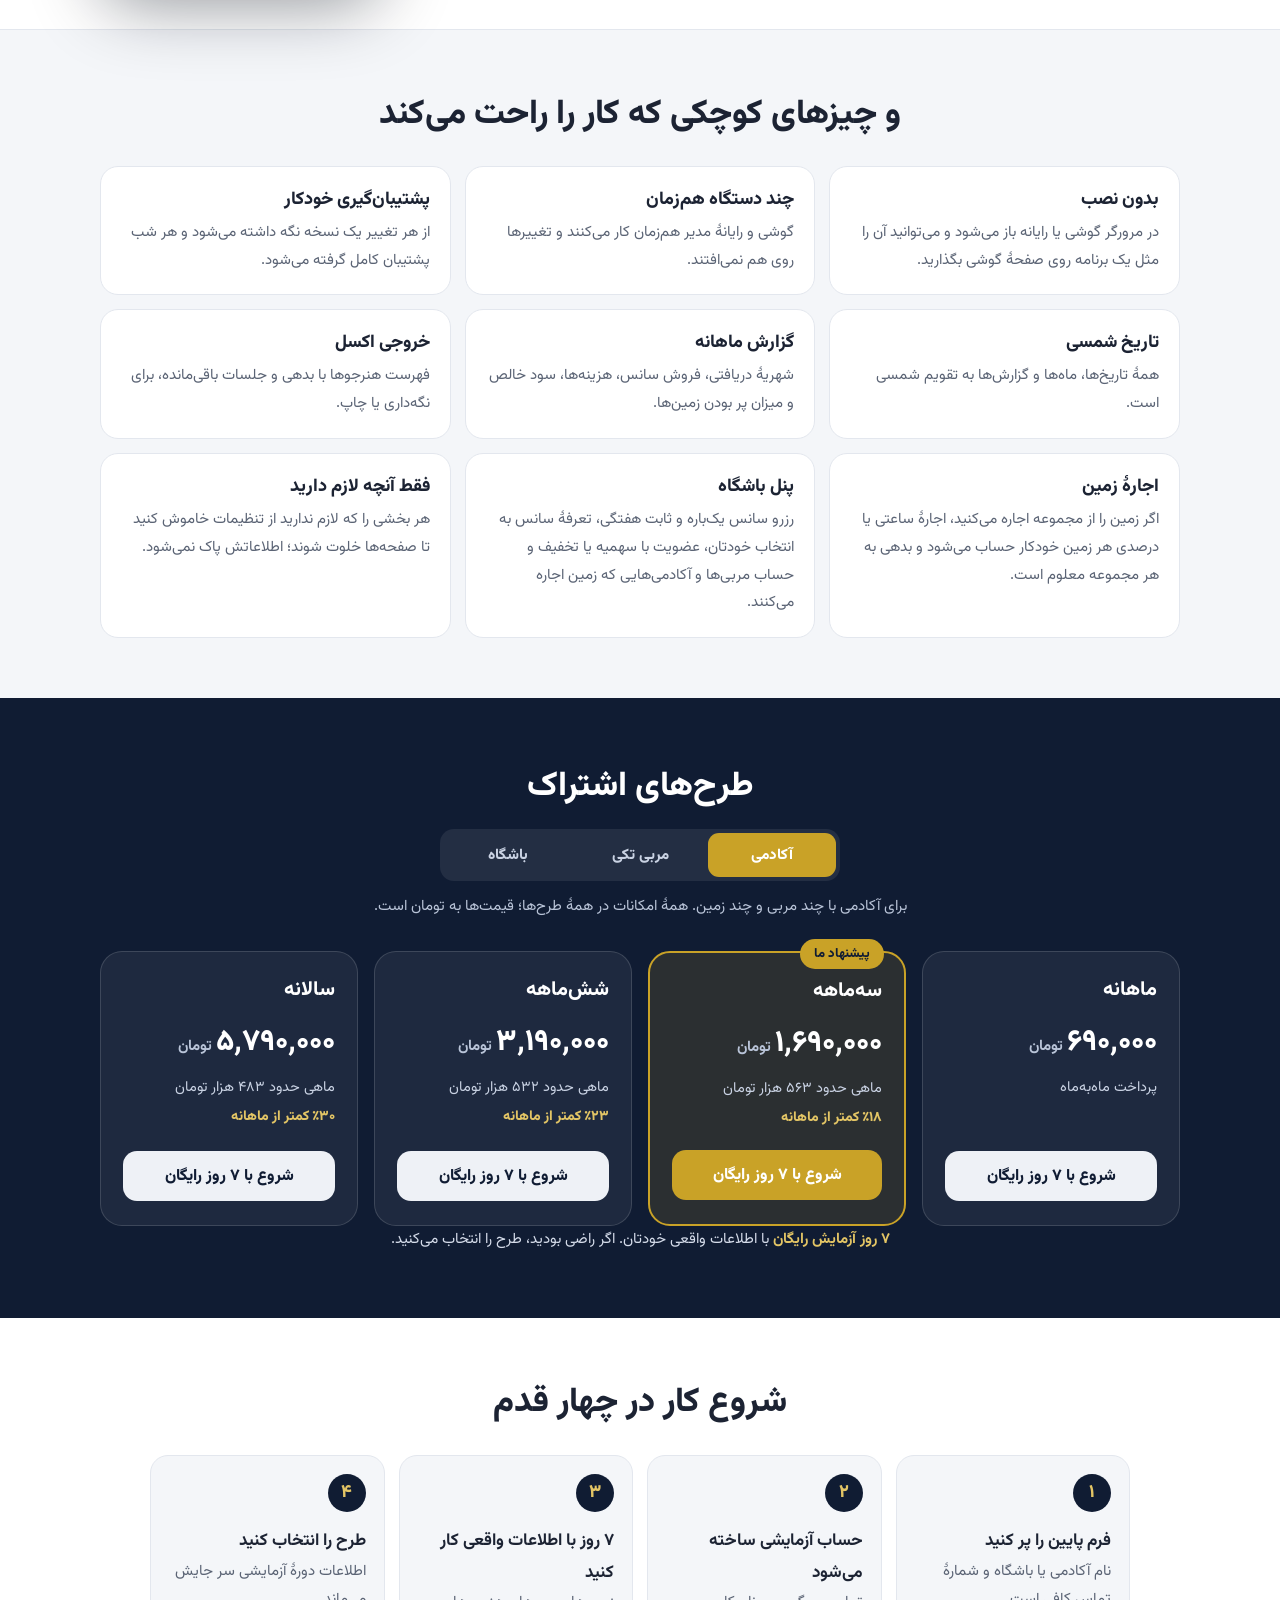
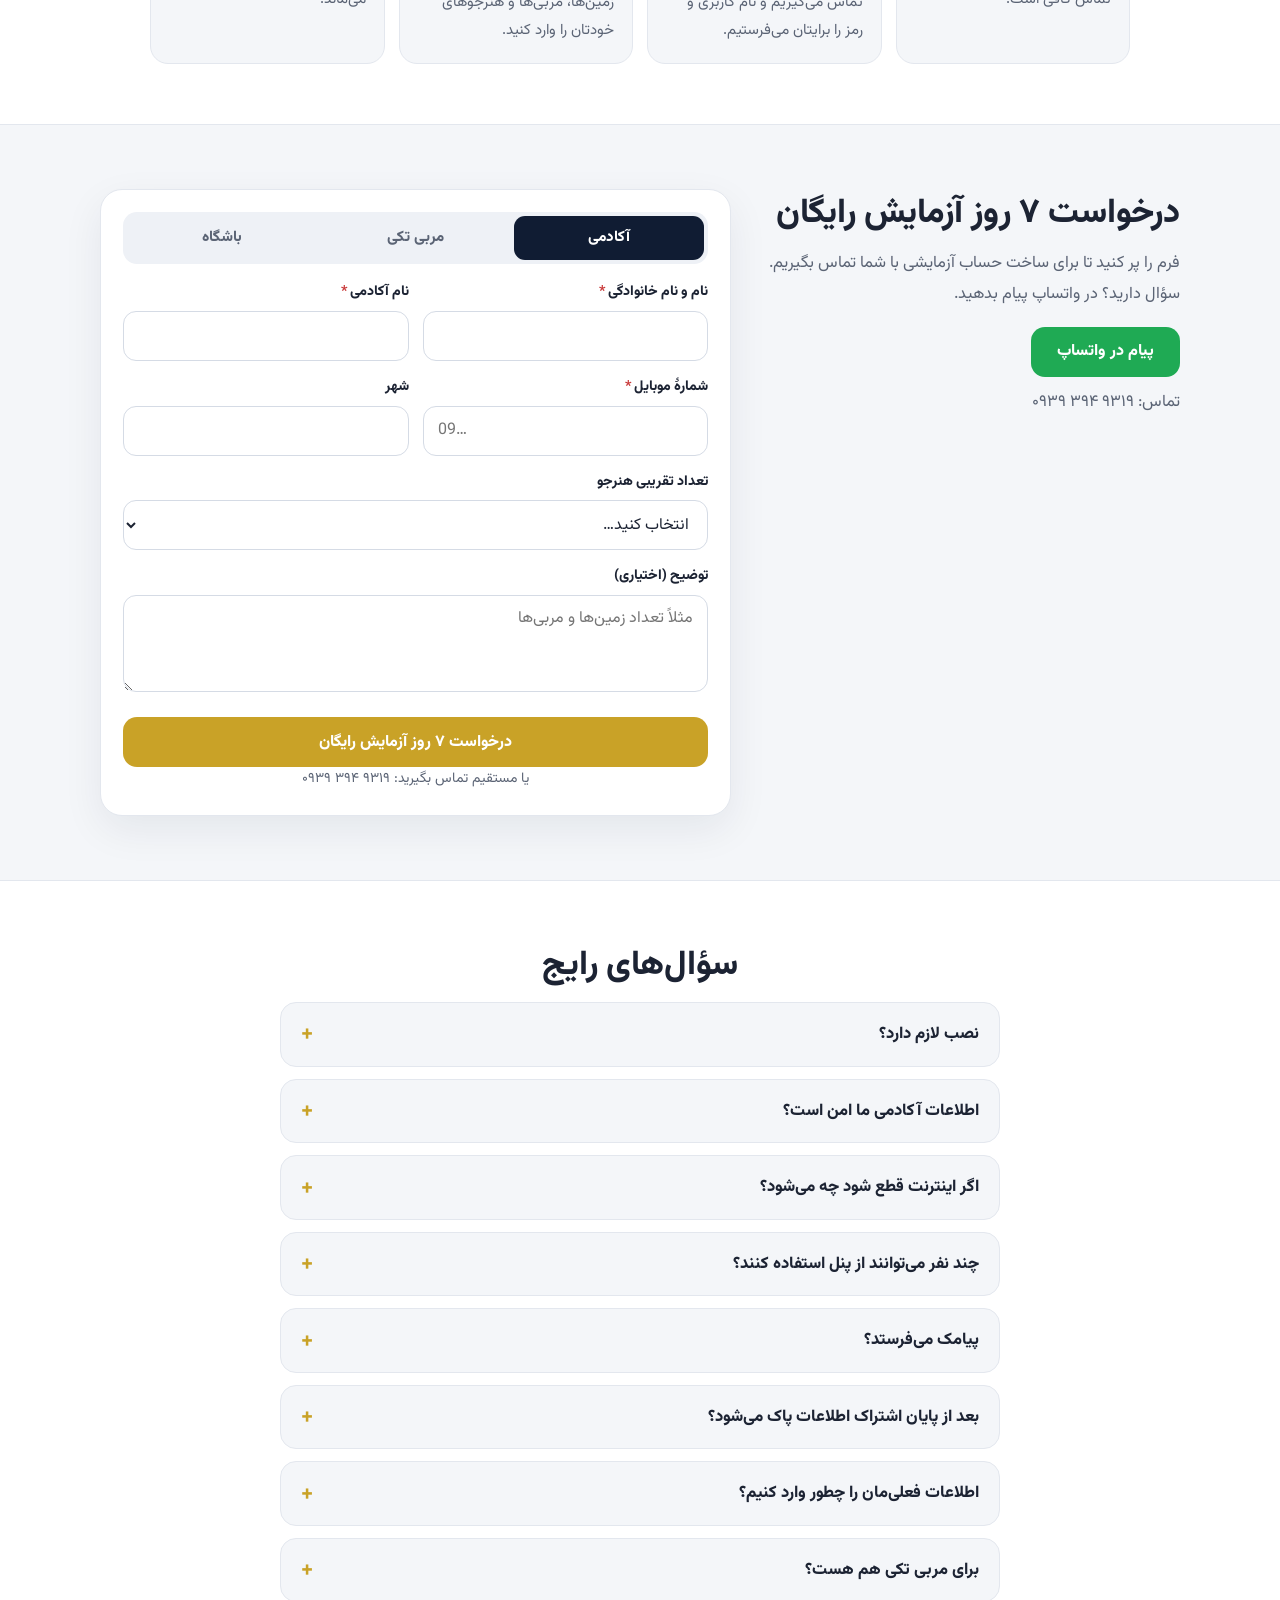
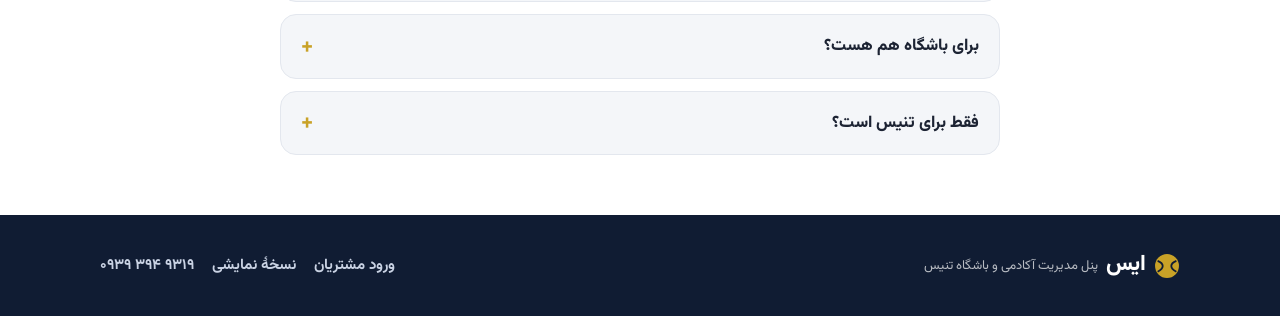
==== commit b492b856: "Add files via upload" ====
--- a/index.html
+++ b/index.html
@@ -1 +1 @@
-<!doctype html><html lang="fa" dir="rtl"><head><meta charset="utf-8"><meta name="viewport" content="width=device-width,initial-scale=1,viewport-fit=cover"><meta name="theme-color" content="#101c33"><title>ایس | پنل مدیریت آکادمی و باشگاه تنیس</title><meta name="description" content="شهریه و بدهکارها، برنامهٔ زمین‌ها، زمان خالی، حضور و غیاب، حق‌التدریس مربی‌ها و رزرو سانس؛ پنل مدیریت آکادمی و باشگاه تنیس روی گوشی، بدون نصب. ۷ روز آزمایش رایگان."><meta property="og:title" content="ایس | پنل مدیریت آکادمی و باشگاه تنیس"><meta property="og:description" content="شهریه و بدهکارها، برنامهٔ زمین‌ها، زمان خالی، حضور و غیاب، حق‌التدریس مربی‌ها و رزرو سانس؛ پنل مدیریت آکادمی و باشگاه تنیس روی گوشی، بدون نصب. ۷ روز آزمایش رایگان."><meta property="og:type" content="website"><meta property="og:locale" content="fa_IR"><meta property="og:image" content="/site/promo-poster.jpg"><link rel="manifest" href="/manifest.webmanifest"><link rel="icon" href="/icon-192.png"><link rel="apple-touch-icon" href="/icon-192.png"><meta name="apple-mobile-web-app-capable" content="yes"><meta name="apple-mobile-web-app-title" content="ایس"><meta name="apple-mobile-web-app-status-bar-style" content="black-translucent"><link rel="stylesheet" href="/assets/site.css?v=a07a56f0"><script src="/config.js?v=muynqczz"></script></head><body><div id="lp-root"><div class="lp" dir="rtl" lang="fa"><header class="lp-head"><div class="lp-wrap lp-head-in"><a href="/" class="lp-logo" aria-label="ایس"><svg width="30" height="30" viewBox="0 0 100 100" aria-hidden="true"><circle cx="50" cy="50" r="46" fill="#c9a227"></circle><path d="M14 30 C40 40 40 60 14 72" stroke="#101c33" stroke-width="7" fill="none"></path><path d="M86 30 C60 40 60 60 86 72" stroke="#101c33" stroke-width="7" fill="none"></path></svg><b>ایس</b><span>پنل مدیریت آکادمی و باشگاه تنیس</span></a><nav class="lp-nav" aria-label="بخش‌ها"><a href="#features">امکانات</a><a href="#pricing">قیمت‌ها</a><a href="#faq">سؤال‌ها</a></nav><a class="lp-btn lp-btn-ghost lp-btn-sm" href="/app">ورود مشتریان</a></div></header><section class="lp-hero"><div class="lp-wrap lp-hero-in"><div class="lp-hero-text"><p class="lp-eyebrow">مخصوص آکادمی‌ها، مربیان و باشگاه‌های تنیس</p><h1>آکادمی تنیس‌تان را از روی گوشی مدیریت کنید</h1><p class="lp-lead">شهریه و بدهکارها، برنامهٔ زمین‌ها، حضور و غیاب و حق‌التدریس مربی‌ها؛ همه در یک پنل ساده که نصب نمی‌خواهد.</p><div class="lp-cta"><a class="lp-btn lp-btn-gold" href="#trial">۷<!-- --> روز آزمایش رایگان</a><a class="lp-btn lp-btn-line" href="/demo">دیدن نسخهٔ نمایشی</a></div><p class="lp-small">برای شروع پرداختی لازم نیست · روی گوشی و رایانه</p></div><div class="lp-hero-art"><div class="lp-phone"><img src="/site/today.webp" alt="صفحهٔ «امروز» پنل با کلاس‌های روز و هشدار بدهکارها (داده‌های نمونه)" width="280" height="570" loading="eager" decoding="async"/></div></div></div></section><section class="lp-pain"><div class="lp-wrap"><h2>این سؤال‌ها آشناست؟</h2><div class="lp-qs"><div class="lp-q">شهریهٔ <b>کدام هنرجو</b> مانده؟</div><div class="lp-q">سهم <b>مربی‌ها</b> این ماه چقدر شد؟</div><div class="lp-q">زمین شنبه <b>ساعت ۵</b> خالی است؟</div></div><p class="lp-pain-a">با <!-- -->ایس<!-- --> جواب هر سه را بدون دفتر و ماشین‌حساب، روی گوشی می‌بینید.</p></div></section><section id="features" class="lp-features"><div class="lp-wrap"><h2 class="lp-h2c">چه کارهایی را ساده می‌کند</h2><div class="lp-feat"><div class="lp-feat-art"><div class="lp-phone"><img src="/site/debt.webp" alt="شهریه و بدهکارها (داده‌های نمونه)" width="280" height="570" loading="lazy" decoding="async"/></div></div><div class="lp-feat-text"><h3>شهریه و بدهکارها</h3><p>بدهی هر هنرجو همیشه جلوی چشم است. دریافت قسطی، تمدید بسته و پیام یادآوری آماده برای واتساپ، با یک لمس.</p><ul><li>فیلتر «فقط بدهکارها»</li><li>دریافت قسطی و سابقهٔ پرداخت</li><li>پیام یادآوری بدهی و تمدید</li></ul></div></div><div class="lp-feat lp-flip"><div class="lp-feat-art"><div class="lp-phone"><img src="/site/free.webp" alt="زمان خالی، همان لحظه (داده‌های نمونه)" width="280" height="570" loading="lazy" decoding="async"/></div></div><div class="lp-feat-text"><h3>زمان خالی، همان لحظه</h3><p>هنرجوی جدید آمده و می‌پرسد چه ساعتی خالی است؟ ساعت‌های خالی هر زمین را ببینید، مربی را انتخاب کنید و با یک لمس ثبت‌نام کنید.</p><ul><li>ساعت خالی زمین و مربی با هم</li><li>کلاس‌های گروهی که جا دارند</li><li>ثبت مستقیم از همان ساعت</li></ul></div></div><div class="lp-feat"><div class="lp-feat-art"><div class="lp-phone"><img src="/site/schedule.webp" alt="برنامهٔ زمین‌ها بدون تداخل (داده‌های نمونه)" width="280" height="570" loading="lazy" decoding="async"/></div></div><div class="lp-feat-text"><h3>برنامهٔ زمین‌ها بدون تداخل</h3><p>جدول روزانهٔ همهٔ زمین‌ها کنار هم. اگر زمین یا مربی در آن ساعت پر باشد، پنل اجازهٔ ثبت نمی‌دهد.</p><ul><li>ساعت کاری جدا برای هر زمین</li><li>کلاس خصوصی و گروهی با ظرفیت</li><li>فروش سانس به مشتری آزاد</li></ul></div></div><div class="lp-feat lp-flip"><div class="lp-feat-art"><div class="lp-phone"><img src="/site/attendance.webp" alt="حضور و غیاب و جلسات باقی‌مانده (داده‌های نمونه)" width="280" height="570" loading="lazy" decoding="async"/></div></div><div class="lp-feat-text"><h3>حضور و غیاب و جلسات باقی‌مانده</h3><p>با هر حضور، یک جلسه از بستهٔ هنرجو کم می‌شود. بسته‌های تمام‌شده و رو به اتمام زود معلوم می‌شوند.</p><ul><li>ثبت حضور از صفحهٔ «امروز»</li><li>هشدار بستهٔ تمام‌شده</li><li>اصلاح حضور ثبت‌شده</li></ul></div></div><div class="lp-feat"><div class="lp-feat-art"><div class="lp-phone"><img src="/site/coachpay.webp" alt="حق‌التدریس مربی‌ها، خودکار (داده‌های نمونه)" width="280" height="570" loading="lazy" decoding="async"/></div></div><div class="lp-feat-text"><h3>حق‌التدریس مربی‌ها، خودکار</h3><p>برای هر مربی قرار خودش: درصد از شهریهٔ دریافتی یا مبلغ ثابت برای هر جلسه. سهم و ماندهٔ هر مربی خودکار حساب می‌شود.</p><ul><li>درصدی یا جلسه‌ای</li><li>ثبت پرداخت به مربی</li><li>سود خالص ماهانه</li></ul></div></div><p class="lp-note">تصویرها از خود پنل و با داده‌های نمونه است.</p></div></section><section class="lp-video"><div class="lp-wrap lp-video-in"><div class="lp-video-text"><h2>یک دقیقه ببینید</h2><p>خلاصهٔ کار با پنل در یک ویدیوی کوتاه. برای امتحان کامل، نسخهٔ نمایشی را باز کنید؛ ثبت‌نام لازم ندارد.</p><div class="lp-cta lp-cta-c"><a class="lp-btn lp-btn-line-dark" href="/demo">نسخهٔ نمایشی آکادمی</a><a class="lp-btn lp-btn-line-dark" href="/demo/coach">نسخهٔ نمایشی مربی</a><a class="lp-btn lp-btn-line-dark" href="/demo/club">نسخهٔ نمایشی باشگاه</a></div></div><div class="lp-phone lp-phone-video"><video src="/site/promo.mp4" poster="/site/promo-poster.jpg" controls="" playsInline="" preload="none" width="280" height="498"></video></div></div></section><section class="lp-extras"><div class="lp-wrap"><h2 class="lp-h2c">و چیزهای کوچکی که کار را راحت می‌کند</h2><div class="lp-grid"><div class="lp-extra"><h3>بدون نصب</h3><p>در مرورگر گوشی یا رایانه باز می‌شود و می‌توانید آن را مثل یک برنامه روی صفحهٔ گوشی بگذارید.</p></div><div class="lp-extra"><h3>چند دستگاه هم‌زمان</h3><p>گوشی و رایانهٔ مدیر هم‌زمان کار می‌کنند و تغییرها روی هم نمی‌افتند.</p></div><div class="lp-extra"><h3>پشتیبان‌گیری خودکار</h3><p>از هر تغییر یک نسخه نگه داشته می‌شود و هر شب پشتیبان کامل گرفته می‌شود.</p></div><div class="lp-extra"><h3>تاریخ شمسی</h3><p>همهٔ تاریخ‌ها، ماه‌ها و گزارش‌ها به تقویم شمسی است.</p></div><div class="lp-extra"><h3>گزارش ماهانه</h3><p>شهریهٔ دریافتی، فروش سانس، هزینه‌ها، سود خالص و میزان پر بودن زمین‌ها.</p></div><div class="lp-extra"><h3>خروجی اکسل</h3><p>فهرست هنرجوها با بدهی و جلسات باقی‌مانده، برای نگه‌داری یا چاپ.</p></div><div class="lp-extra"><h3>اجارهٔ زمین</h3><p>اگر زمین را از مجموعه اجاره می‌کنید، اجارهٔ ساعتی یا درصدی هر زمین خودکار حساب می‌شود و بدهی به هر مجموعه معلوم است.</p></div><div class="lp-extra"><h3>پنل باشگاه</h3><p>رزرو سانس یک‌باره و ثابت هفتگی، تعرفهٔ سانس به انتخاب خودتان، عضویت با سهمیه یا تخفیف و حساب مربی‌ها و آکادمی‌هایی که زمین اجاره می‌کنند.</p></div><div class="lp-extra"><h3>فقط آنچه لازم دارید</h3><p>هر بخشی را که لازم ندارید از تنظیمات خاموش کنید تا صفحه‌ها خلوت شوند؛ اطلاعاتش پاک نمی‌شود.</p></div></div></div></section><section id="pricing" class="lp-pricing"><div class="lp-wrap"><h2 class="lp-h2c">طرح‌های اشتراک</h2><div class="lp-toggle" role="tablist" aria-label="نوع پنل"><button role="tab" aria-selected="true" class="on">آکادمی</button><button role="tab" aria-selected="false" class="">مربی تکی</button><button role="tab" aria-selected="false" class="">باشگاه</button></div><p class="lp-sub">برای آکادمی با چند مربی و چند زمین.<!-- --> همهٔ امکانات در همهٔ طرح‌ها؛ قیمت‌ها به تومان است.</p><div class="lp-plans"><div class="lp-plan"><h3>ماهانه</h3><div class="lp-price">۶۹۰٬۰۰۰<span> تومان</span></div><div class="lp-per">پرداخت ماه‌به‌ماه</div><div class="lp-save lp-save-0"> </div><a class="lp-btn lp-btn-block lp-btn-soft" href="#trial">شروع با <!-- -->۷<!-- --> روز رایگان</a></div><div class="lp-plan lp-plan-hot"><span class="lp-tag">پیشنهاد ما</span><h3>سه‌ماهه</h3><div class="lp-price">۱٬۶۹۰٬۰۰۰<span> تومان</span></div><div class="lp-per">ماهی حدود ۵۶۳ هزار تومان</div><div class="lp-save">٪<!-- -->۱۸<!-- --> کمتر از ماهانه</div><a class="lp-btn lp-btn-block lp-btn-gold" href="#trial">شروع با <!-- -->۷<!-- --> روز رایگان</a></div><div class="lp-plan"><h3>شش‌ماهه</h3><div class="lp-price">۳٬۱۹۰٬۰۰۰<span> تومان</span></div><div class="lp-per">ماهی حدود ۵۳۲ هزار تومان</div><div class="lp-save">٪<!-- -->۲۳<!-- --> کمتر از ماهانه</div><a class="lp-btn lp-btn-block lp-btn-soft" href="#trial">شروع با <!-- -->۷<!-- --> روز رایگان</a></div><div class="lp-plan"><h3>سالانه</h3><div class="lp-price">۵٬۷۹۰٬۰۰۰<span> تومان</span></div><div class="lp-per">ماهی حدود ۴۸۳ هزار تومان</div><div class="lp-save">٪<!-- -->۳۰<!-- --> کمتر از ماهانه</div><a class="lp-btn lp-btn-block lp-btn-soft" href="#trial">شروع با <!-- -->۷<!-- --> روز رایگان</a></div></div><p class="lp-trialnote"><b>۷<!-- --> روز آزمایش رایگان</b> با اطلاعات واقعی خودتان. اگر راضی بودید، طرح را انتخاب می‌کنید.</p></div></section><section class="lp-steps"><div class="lp-wrap"><h2 class="lp-h2c">شروع کار در چهار قدم</h2><ol class="lp-steplist"><li><b>فرم پایین را پر کنید</b><span>نام آکادمی یا باشگاه و شمارهٔ تماس کافی است.</span></li><li><b>حساب آزمایشی ساخته می‌شود</b><span>تماس می‌گیریم و نام کاربری و رمز را برایتان می‌فرستیم.</span></li><li><b>۷<!-- --> روز با اطلاعات واقعی کار کنید</b><span>زمین‌ها، مربی‌ها و هنرجوهای خودتان را وارد کنید.</span></li><li><b>طرح را انتخاب کنید</b><span>اطلاعات دورهٔ آزمایشی سر جایش می‌ماند.</span></li></ol></div></section><section id="trial" class="lp-trial"><div class="lp-wrap lp-trial-in"><div class="lp-trial-text"><h2>درخواست <!-- -->۷<!-- --> روز آزمایش رایگان</h2><p>فرم را پر کنید تا برای ساخت حساب آزمایشی با شما تماس بگیریم. سؤال دارید؟ در واتساپ پیام بدهید.</p><a class="lp-btn lp-btn-wa" href="https://wa.me/989393949319?text=%D8%B3%D9%84%D8%A7%D9%85%D8%8C%20%D8%AF%D8%B1%D8%A8%D8%A7%D8%B1%D9%87%D9%94%20%D9%BE%D9%86%D9%84%20%C2%AB%D8%A7%DB%8C%D8%B3%C2%BB%20%D8%B3%D8%A4%D8%A7%D9%84%20%D8%AF%D8%A7%D8%B4%D8%AA%D9%85." target="_blank" rel="noopener">پیام در واتساپ</a><p class="lp-small">تماس: <a href="tel:09393949319" dir="ltr">۰۹۳۹ ۳۹۴ ۹۳۱۹</a></p></div><form class="lp-form" noValidate=""><div class="lp-toggle lp-toggle-light" role="radiogroup" aria-label="نوع پنل"><button type="button" role="radio" aria-checked="true" class="on">آکادمی</button><button type="button" role="radio" aria-checked="false" class="">مربی تکی</button><button type="button" role="radio" aria-checked="false" class="">باشگاه</button></div><div class="lp-row2"><label class="lp-field"><span>نام و نام خانوادگی <em>*</em></span><input id="lead-name" autoComplete="name" value=""/></label><label class="lp-field"><span>نام آکادمی<!-- --> <em>*</em></span><input id="lead-academy" placeholder="" value=""/></label></div><div class="lp-row2"><label class="lp-field"><span>شمارهٔ موبایل <em>*</em></span><input id="lead-phone" inputMode="tel" dir="ltr" placeholder="09…" autoComplete="tel" value=""/></label><label class="lp-field"><span>شهر</span><input id="lead-city" value=""/></label></div><label class="lp-field"><span>تعداد تقریبی هنرجو</span><select id="lead-size"><option value="" selected="">انتخاب کنید…</option><option>کمتر از ۲۰ هنرجو</option><option>۲۰ تا ۵۰ هنرجو</option><option>۵۰ تا ۱۰۰ هنرجو</option><option>بیشتر از ۱۰۰ هنرجو</option></select></label><label class="lp-field"><span>توضیح (اختیاری)</span><textarea id="lead-note" rows="3" placeholder="مثلاً تعداد زمین‌ها و مربی‌ها"></textarea></label><input class="lp-hp" tabindex="-1" autoComplete="off" aria-hidden="true" value=""/><button type="submit" class="lp-btn lp-btn-gold lp-btn-block">درخواست ۷ روز آزمایش رایگان</button><p class="lp-form-note">یا مستقیم تماس بگیرید: <a href="tel:09393949319" dir="ltr">۰۹۳۹ ۳۹۴ ۹۳۱۹</a></p></form></div></section><section id="faq" class="lp-faq"><div class="lp-wrap lp-narrow"><h2 class="lp-h2c">سؤال‌های رایج</h2><details class="lp-qa"><summary>نصب لازم دارد؟</summary><p>نه. پنل در مرورگر گوشی یا رایانه باز می‌شود. اگر بخواهید، می‌توانید آن را مثل یک برنامه روی صفحهٔ گوشی اضافه کنید.</p></details><details class="lp-qa"><summary>اطلاعات آکادمی ما امن است؟</summary><p>ورود با نام کاربری و رمز است و اطلاعات هر آکادمی جدا نگه داشته می‌شود. از هر تغییر یک نسخهٔ قبلی و هر شب یک پشتیبان کامل گرفته می‌شود. خودتان هم می‌توانید هر زمان فایل پشتیبان بگیرید.</p></details><details class="lp-qa"><summary>اگر اینترنت قطع شود چه می‌شود؟</summary><p>تا وقتی صفحه باز است، تغییرها روی همان دستگاه نگه داشته می‌شود و با وصل شدن اینترنت ذخیره می‌شود.</p></details><details class="lp-qa"><summary>چند نفر می‌توانند از پنل استفاده کنند؟</summary><p>هر آکادمی یک حساب مدیر دارد که هم‌زمان روی چند گوشی و رایانه کار می‌کند. حساب جداگانه برای هر مربی فعلاً وجود ندارد.</p></details><details class="lp-qa"><summary>پیامک می‌فرستد؟</summary><p>پیامک خودکار ندارد. پیام یادآوری بدهی و تمدید آماده نوشته می‌شود و با یک لمس در واتساپ هنرجو باز می‌شود.</p></details><details class="lp-qa"><summary>بعد از پایان اشتراک اطلاعات پاک می‌شود؟</summary><p>نه. اطلاعات می‌ماند و قابل مشاهده است؛ برای ثبت تغییر تازه، اشتراک را تمدید می‌کنید.</p></details><details class="lp-qa"><summary>اطلاعات فعلی‌مان را چطور وارد کنیم؟</summary><p>زمین‌ها و مربی‌ها در چند دقیقه تعریف می‌شوند و هنرجوها را با برنامهٔ کلاسشان وارد می‌کنید. روز شروع، این کار را همراه شما انجام می‌دهیم.</p></details><details class="lp-qa"><summary>برای مربی تکی هم هست؟</summary><p>بله. نسخهٔ مربی برای مربی‌ای است که خودش هنرجو می‌گیرد و در یک یا چند مجموعه کلاس دارد: بدون بخش مربی‌ها، با حساب خودکار اجارهٔ زمین (ساعتی یا درصدی) و بدهی به هر مجموعه. نسخهٔ نمایشی مربی هم جدا وجود دارد.</p></details><details class="lp-qa"><summary>برای باشگاه هم هست؟</summary><p>بله. نسخهٔ باشگاه برای مجموعه‌ای است که سانس می‌فروشد: رزرو یک‌باره و ثابت هفتگی، فهرست مشتری و بدهی، تعرفهٔ سانس، عضویت و اجارهٔ زمین به مربی‌ها و آکادمی‌ها؛ به‌علاوهٔ کلاس‌های خود باشگاه. نسخهٔ نمایشی باشگاه هم جدا وجود دارد.</p></details><details class="lp-qa"><summary>فقط برای تنیس است؟</summary><p>طراحی پنل برای آکادمی‌ها، مربیان و باشگاه‌های تنیس است: زمین، سانس، ساعت کاری هر زمین، کلاس خصوصی و گروهی و فروش سانس.</p></details></div></section><footer class="lp-foot"><div class="lp-wrap lp-foot-in"><div class="lp-logo"><svg width="26" height="26" viewBox="0 0 100 100" aria-hidden="true"><circle cx="50" cy="50" r="46" fill="#c9a227"></circle><path d="M14 30 C40 40 40 60 14 72" stroke="#101c33" stroke-width="7" fill="none"></path><path d="M86 30 C60 40 60 60 86 72" stroke="#101c33" stroke-width="7" fill="none"></path></svg><b>ایس</b><span>پنل مدیریت آکادمی و باشگاه تنیس</span></div><div class="lp-foot-links"><a href="/app">ورود مشتریان</a><a href="/demo">نسخهٔ نمایشی</a><a href="tel:09393949319" dir="ltr">۰۹۳۹ ۳۹۴ ۹۳۱۹</a></div></div></footer></div></div><script src="/assets/landing.js?v=46dcf80d"></script></body></html>+<!doctype html><html lang="fa" dir="rtl"><head><meta charset="utf-8"><meta name="viewport" content="width=device-width,initial-scale=1,viewport-fit=cover"><meta name="theme-color" content="#101c33"><title>ایس | پنل مدیریت آکادمی و باشگاه تنیس</title><meta name="description" content="شهریه و بدهکارها، برنامهٔ زمین‌ها، زمان خالی، حضور و غیاب، حق‌التدریس مربی‌ها و رزرو سانس؛ پنل مدیریت آکادمی و باشگاه تنیس روی گوشی، بدون نصب. ۷ روز آزمایش رایگان."><meta property="og:title" content="ایس | پنل مدیریت آکادمی و باشگاه تنیس"><meta property="og:description" content="شهریه و بدهکارها، برنامهٔ زمین‌ها، زمان خالی، حضور و غیاب، حق‌التدریس مربی‌ها و رزرو سانس؛ پنل مدیریت آکادمی و باشگاه تنیس روی گوشی، بدون نصب. ۷ روز آزمایش رایگان."><meta property="og:type" content="website"><meta property="og:locale" content="fa_IR"><meta property="og:image" content="/site/promo-poster.jpg"><link rel="manifest" href="/manifest.webmanifest"><link rel="icon" href="/icon-192.png"><link rel="apple-touch-icon" href="/icon-192.png"><meta name="apple-mobile-web-app-capable" content="yes"><meta name="apple-mobile-web-app-title" content="ایس"><meta name="apple-mobile-web-app-status-bar-style" content="black-translucent"><link rel="stylesheet" href="/assets/site.css?v=a8613594"><script src="/config.js?v=muypfvlc"></script></head><body><div id="lp-root"><div class="lp" dir="rtl" lang="fa"><header class="lp-head"><div class="lp-wrap lp-head-in"><a href="/" class="lp-logo" aria-label="ایس"><svg width="30" height="30" viewBox="0 0 100 100" aria-hidden="true"><circle cx="50" cy="50" r="46" fill="#c9a227"></circle><path d="M14 30 C40 40 40 60 14 72" stroke="#101c33" stroke-width="7" fill="none"></path><path d="M86 30 C60 40 60 60 86 72" stroke="#101c33" stroke-width="7" fill="none"></path></svg><b>ایس</b><span>پنل مدیریت آکادمی و باشگاه تنیس</span></a><nav class="lp-nav" aria-label="بخش‌ها"><a href="#features">امکانات</a><a href="#pricing">قیمت‌ها</a><a href="#faq">سؤال‌ها</a></nav><a class="lp-btn lp-btn-ghost lp-btn-sm" href="/app">ورود مشتریان</a></div></header><section class="lp-hero"><div class="lp-wrap lp-hero-in"><div class="lp-hero-text"><p class="lp-eyebrow">مخصوص آکادمی‌ها، مربیان و باشگاه‌های تنیس</p><h1>آکادمی تنیس‌تان را از روی گوشی مدیریت کنید</h1><p class="lp-lead">شهریه و بدهکارها، برنامهٔ زمین‌ها، حضور و غیاب و حق‌التدریس مربی‌ها؛ همه در یک پنل ساده که نصب نمی‌خواهد.</p><div class="lp-cta"><a class="lp-btn lp-btn-gold" href="#trial">۷<!-- --> روز آزمایش رایگان</a><a class="lp-btn lp-btn-line" href="/demo">دیدن نسخهٔ نمایشی</a></div><p class="lp-small">برای شروع پرداختی لازم نیست · روی گوشی و رایانه</p></div><div class="lp-hero-art"><div class="lp-phone"><img src="/site/today.webp" alt="صفحهٔ «امروز» پنل با کلاس‌های روز و هشدار بدهکارها (داده‌های نمونه)" width="280" height="570" loading="eager" decoding="async"/></div></div></div></section><section class="lp-pain"><div class="lp-wrap"><h2>این سؤال‌ها آشناست؟</h2><div class="lp-qs"><div class="lp-q">شهریهٔ <b>کدام هنرجو</b> مانده؟</div><div class="lp-q">سهم <b>مربی‌ها</b> این ماه چقدر شد؟</div><div class="lp-q">زمین شنبه <b>ساعت ۵</b> خالی است؟</div></div><p class="lp-pain-a">با <!-- -->ایس<!-- --> جواب هر سه را بدون دفتر و ماشین‌حساب، روی گوشی می‌بینید.</p></div></section><section id="features" class="lp-features"><div class="lp-wrap"><h2 class="lp-h2c">چه کارهایی را ساده می‌کند</h2><div class="lp-feat"><div class="lp-feat-art"><div class="lp-phone"><img src="/site/debt.webp" alt="شهریه و بدهکارها (داده‌های نمونه)" width="280" height="570" loading="lazy" decoding="async"/></div></div><div class="lp-feat-text"><h3>شهریه و بدهکارها</h3><p>بدهی هر هنرجو همیشه جلوی چشم است. دریافت قسطی، تمدید بسته و پیام یادآوری آماده برای واتساپ، با یک لمس.</p><ul><li>فیلتر «فقط بدهکارها»</li><li>دریافت قسطی و سابقهٔ پرداخت</li><li>پیام یادآوری بدهی و تمدید</li></ul></div></div><div class="lp-feat lp-flip"><div class="lp-feat-art"><div class="lp-phone"><img src="/site/free.webp" alt="زمان خالی، همان لحظه (داده‌های نمونه)" width="280" height="570" loading="lazy" decoding="async"/></div></div><div class="lp-feat-text"><h3>زمان خالی، همان لحظه</h3><p>هنرجوی جدید آمده و می‌پرسد چه ساعتی خالی است؟ ساعت‌های خالی هر زمین را ببینید، مربی را انتخاب کنید و با یک لمس ثبت‌نام کنید.</p><ul><li>ساعت خالی زمین و مربی با هم</li><li>کلاس‌های گروهی که جا دارند</li><li>ثبت مستقیم از همان ساعت</li></ul></div></div><div class="lp-feat"><div class="lp-feat-art"><div class="lp-phone"><img src="/site/schedule.webp" alt="برنامهٔ زمین‌ها بدون تداخل (داده‌های نمونه)" width="280" height="570" loading="lazy" decoding="async"/></div></div><div class="lp-feat-text"><h3>برنامهٔ زمین‌ها بدون تداخل</h3><p>جدول روزانهٔ همهٔ زمین‌ها کنار هم. اگر زمین یا مربی در آن ساعت پر باشد، پنل اجازهٔ ثبت نمی‌دهد.</p><ul><li>ساعت کاری جدا برای هر زمین</li><li>کلاس خصوصی و گروهی با ظرفیت</li><li>فروش سانس به مشتری آزاد</li></ul></div></div><div class="lp-feat lp-flip"><div class="lp-feat-art"><div class="lp-phone"><img src="/site/attendance.webp" alt="حضور و غیاب و جلسات باقی‌مانده (داده‌های نمونه)" width="280" height="570" loading="lazy" decoding="async"/></div></div><div class="lp-feat-text"><h3>حضور و غیاب و جلسات باقی‌مانده</h3><p>با هر حضور، یک جلسه از بستهٔ هنرجو کم می‌شود. بسته‌های تمام‌شده و رو به اتمام زود معلوم می‌شوند.</p><ul><li>ثبت حضور از صفحهٔ «امروز»</li><li>هشدار بستهٔ تمام‌شده</li><li>اصلاح حضور ثبت‌شده</li></ul></div></div><div class="lp-feat"><div class="lp-feat-art"><div class="lp-phone"><img src="/site/coachpay.webp" alt="حق‌التدریس مربی‌ها، خودکار (داده‌های نمونه)" width="280" height="570" loading="lazy" decoding="async"/></div></div><div class="lp-feat-text"><h3>حق‌التدریس مربی‌ها، خودکار</h3><p>برای هر مربی قرار خودش: درصد از شهریهٔ دریافتی یا مبلغ ثابت برای هر جلسه. سهم و ماندهٔ هر مربی خودکار حساب می‌شود.</p><ul><li>درصدی یا جلسه‌ای</li><li>ثبت پرداخت به مربی</li><li>سود خالص ماهانه</li></ul></div></div><p class="lp-note">تصویرها از خود پنل و با داده‌های نمونه است.</p></div></section><section class="lp-video"><div class="lp-wrap lp-video-in"><div class="lp-video-text"><h2>یک دقیقه ببینید</h2><p>خلاصهٔ کار با پنل در یک ویدیوی کوتاه. برای امتحان کامل، نسخهٔ نمایشی را باز کنید؛ ثبت‌نام لازم ندارد.</p><div class="lp-cta lp-cta-c"><a class="lp-btn lp-btn-line-dark" href="/demo">نسخهٔ نمایشی آکادمی</a><a class="lp-btn lp-btn-line-dark" href="/demo/coach">نسخهٔ نمایشی مربی</a><a class="lp-btn lp-btn-line-dark" href="/demo/club">نسخهٔ نمایشی باشگاه</a></div></div><div class="lp-phone lp-phone-video"><video src="/site/promo.mp4" poster="/site/promo-poster.jpg" controls="" playsInline="" preload="none" width="280" height="498"></video></div></div></section><section class="lp-extras"><div class="lp-wrap"><h2 class="lp-h2c">و چیزهای کوچکی که کار را راحت می‌کند</h2><div class="lp-grid"><div class="lp-extra"><h3>بدون نصب</h3><p>در مرورگر گوشی یا رایانه باز می‌شود و می‌توانید آن را مثل یک برنامه روی صفحهٔ گوشی بگذارید.</p></div><div class="lp-extra"><h3>چند دستگاه هم‌زمان</h3><p>گوشی و رایانهٔ مدیر هم‌زمان کار می‌کنند و تغییرها روی هم نمی‌افتند.</p></div><div class="lp-extra"><h3>پشتیبان‌گیری خودکار</h3><p>از هر تغییر یک نسخه نگه داشته می‌شود و هر شب پشتیبان کامل گرفته می‌شود.</p></div><div class="lp-extra"><h3>تاریخ شمسی</h3><p>همهٔ تاریخ‌ها، ماه‌ها و گزارش‌ها به تقویم شمسی است.</p></div><div class="lp-extra"><h3>گزارش ماهانه</h3><p>شهریهٔ دریافتی، فروش سانس، هزینه‌ها، سود خالص و میزان پر بودن زمین‌ها.</p></div><div class="lp-extra"><h3>خروجی اکسل</h3><p>فهرست هنرجوها با بدهی و جلسات باقی‌مانده، برای نگه‌داری یا چاپ.</p></div><div class="lp-extra"><h3>اجارهٔ زمین</h3><p>اگر زمین را از مجموعه اجاره می‌کنید، اجارهٔ ساعتی یا درصدی هر زمین خودکار حساب می‌شود و بدهی به هر مجموعه معلوم است.</p></div><div class="lp-extra"><h3>پنل باشگاه</h3><p>رزرو سانس یک‌باره و ثابت هفتگی، تعرفهٔ سانس به انتخاب خودتان، عضویت با سهمیه یا تخفیف و حساب مربی‌ها و آکادمی‌هایی که زمین اجاره می‌کنند.</p></div><div class="lp-extra"><h3>فقط آنچه لازم دارید</h3><p>هر بخشی را که لازم ندارید از تنظیمات خاموش کنید تا صفحه‌ها خلوت شوند؛ اطلاعاتش پاک نمی‌شود.</p></div></div></div></section><section id="pricing" class="lp-pricing"><div class="lp-wrap"><h2 class="lp-h2c">طرح‌های اشتراک</h2><div class="lp-toggle" role="tablist" aria-label="نوع پنل"><button role="tab" aria-selected="true" class="on">آکادمی</button><button role="tab" aria-selected="false" class="">مربی تکی</button><button role="tab" aria-selected="false" class="">باشگاه</button></div><p class="lp-sub">برای آکادمی با چند مربی و چند زمین.<!-- --> همهٔ امکانات در همهٔ طرح‌ها؛ قیمت‌ها به تومان است.</p><div class="lp-plans"><div class="lp-plan"><h3>ماهانه</h3><div class="lp-price">۶۹۰٬۰۰۰<span> تومان</span></div><div class="lp-per">پرداخت ماه‌به‌ماه</div><div class="lp-save lp-save-0"> </div><a class="lp-btn lp-btn-block lp-btn-soft" href="#trial">شروع با <!-- -->۷<!-- --> روز رایگان</a></div><div class="lp-plan lp-plan-hot"><span class="lp-tag">پیشنهاد ما</span><h3>سه‌ماهه</h3><div class="lp-price">۱٬۶۹۰٬۰۰۰<span> تومان</span></div><div class="lp-per">ماهی حدود ۵۶۳ هزار تومان</div><div class="lp-save">٪<!-- -->۱۸<!-- --> کمتر از ماهانه</div><a class="lp-btn lp-btn-block lp-btn-gold" href="#trial">شروع با <!-- -->۷<!-- --> روز رایگان</a></div><div class="lp-plan"><h3>شش‌ماهه</h3><div class="lp-price">۳٬۱۹۰٬۰۰۰<span> تومان</span></div><div class="lp-per">ماهی حدود ۵۳۲ هزار تومان</div><div class="lp-save">٪<!-- -->۲۳<!-- --> کمتر از ماهانه</div><a class="lp-btn lp-btn-block lp-btn-soft" href="#trial">شروع با <!-- -->۷<!-- --> روز رایگان</a></div><div class="lp-plan"><h3>سالانه</h3><div class="lp-price">۵٬۷۹۰٬۰۰۰<span> تومان</span></div><div class="lp-per">ماهی حدود ۴۸۳ هزار تومان</div><div class="lp-save">٪<!-- -->۳۰<!-- --> کمتر از ماهانه</div><a class="lp-btn lp-btn-block lp-btn-soft" href="#trial">شروع با <!-- -->۷<!-- --> روز رایگان</a></div></div><p class="lp-trialnote"><b>۷<!-- --> روز آزمایش رایگان</b> با اطلاعات واقعی خودتان. اگر راضی بودید، طرح را انتخاب می‌کنید.</p></div></section><section class="lp-steps"><div class="lp-wrap"><h2 class="lp-h2c">شروع کار در چهار قدم</h2><ol class="lp-steplist"><li><b>فرم پایین را پر کنید</b><span>نام آکادمی یا باشگاه و شمارهٔ تماس کافی است.</span></li><li><b>حساب آزمایشی ساخته می‌شود</b><span>تماس می‌گیریم و نام کاربری و رمز را برایتان می‌فرستیم.</span></li><li><b>۷<!-- --> روز با اطلاعات واقعی کار کنید</b><span>زمین‌ها، مربی‌ها و هنرجوهای خودتان را وارد کنید.</span></li><li><b>طرح را انتخاب کنید</b><span>اطلاعات دورهٔ آزمایشی سر جایش می‌ماند.</span></li></ol></div></section><section id="trial" class="lp-trial"><div class="lp-wrap lp-trial-in"><div class="lp-trial-text"><h2>درخواست <!-- -->۷<!-- --> روز آزمایش رایگان</h2><p>فرم را پر کنید تا برای ساخت حساب آزمایشی با شما تماس بگیریم. سؤال دارید؟ در واتساپ پیام بدهید.</p><a class="lp-btn lp-btn-wa" href="https://wa.me/989393949319?text=%D8%B3%D9%84%D8%A7%D9%85%D8%8C%20%D8%AF%D8%B1%D8%A8%D8%A7%D8%B1%D9%87%D9%94%20%D9%BE%D9%86%D9%84%20%C2%AB%D8%A7%DB%8C%D8%B3%C2%BB%20%D8%B3%D8%A4%D8%A7%D9%84%20%D8%AF%D8%A7%D8%B4%D8%AA%D9%85." target="_blank" rel="noopener">پیام در واتساپ</a><p class="lp-small">تماس: <a href="tel:09393949319" dir="ltr">۰۹۳۹ ۳۹۴ ۹۳۱۹</a></p></div><form class="lp-form" noValidate=""><div class="lp-toggle lp-toggle-light" role="radiogroup" aria-label="نوع پنل"><button type="button" role="radio" aria-checked="true" class="on">آکادمی</button><button type="button" role="radio" aria-checked="false" class="">مربی تکی</button><button type="button" role="radio" aria-checked="false" class="">باشگاه</button></div><div class="lp-row2"><label class="lp-field"><span>نام و نام خانوادگی <em>*</em></span><input id="lead-name" autoComplete="name" value=""/></label><label class="lp-field"><span>نام آکادمی<!-- --> <em>*</em></span><input id="lead-academy" placeholder="" value=""/></label></div><div class="lp-row2"><label class="lp-field"><span>شمارهٔ موبایل <em>*</em></span><input id="lead-phone" inputMode="tel" dir="ltr" placeholder="09…" autoComplete="tel" value=""/></label><label class="lp-field"><span>شهر</span><input id="lead-city" value=""/></label></div><label class="lp-field"><span>تعداد تقریبی هنرجو</span><select id="lead-size"><option value="" selected="">انتخاب کنید…</option><option>کمتر از ۲۰ هنرجو</option><option>۲۰ تا ۵۰ هنرجو</option><option>۵۰ تا ۱۰۰ هنرجو</option><option>بیشتر از ۱۰۰ هنرجو</option></select></label><label class="lp-field"><span>توضیح (اختیاری)</span><textarea id="lead-note" rows="3" placeholder="مثلاً تعداد زمین‌ها و مربی‌ها"></textarea></label><input class="lp-hp" tabindex="-1" autoComplete="off" aria-hidden="true" value=""/><button type="submit" class="lp-btn lp-btn-gold lp-btn-block">درخواست ۷ روز آزمایش رایگان</button><p class="lp-form-note">یا مستقیم تماس بگیرید: <a href="tel:09393949319" dir="ltr">۰۹۳۹ ۳۹۴ ۹۳۱۹</a></p></form></div></section><section id="faq" class="lp-faq"><div class="lp-wrap lp-narrow"><h2 class="lp-h2c">سؤال‌های رایج</h2><details class="lp-qa"><summary>نصب لازم دارد؟</summary><p>نه. پنل در مرورگر گوشی یا رایانه باز می‌شود. اگر بخواهید، می‌توانید آن را مثل یک برنامه روی صفحهٔ گوشی اضافه کنید.</p></details><details class="lp-qa"><summary>اطلاعات آکادمی ما امن است؟</summary><p>ورود با نام کاربری و رمز است و اطلاعات هر آکادمی جدا نگه داشته می‌شود. از هر تغییر یک نسخهٔ قبلی و هر شب یک پشتیبان کامل گرفته می‌شود. خودتان هم می‌توانید هر زمان فایل پشتیبان بگیرید.</p></details><details class="lp-qa"><summary>اگر اینترنت قطع شود چه می‌شود؟</summary><p>تا وقتی صفحه باز است، تغییرها روی همان دستگاه نگه داشته می‌شود و با وصل شدن اینترنت ذخیره می‌شود.</p></details><details class="lp-qa"><summary>چند نفر می‌توانند از پنل استفاده کنند؟</summary><p>هر آکادمی یک حساب مدیر دارد که هم‌زمان روی چند گوشی و رایانه کار می‌کند. حساب جداگانه برای هر مربی فعلاً وجود ندارد.</p></details><details class="lp-qa"><summary>پیامک می‌فرستد؟</summary><p>پیامک خودکار ندارد. پیام یادآوری بدهی و تمدید آماده نوشته می‌شود و با یک لمس در واتساپ هنرجو باز می‌شود.</p></details><details class="lp-qa"><summary>بعد از پایان اشتراک اطلاعات پاک می‌شود؟</summary><p>نه. اطلاعات می‌ماند و قابل مشاهده است؛ برای ثبت تغییر تازه، اشتراک را تمدید می‌کنید.</p></details><details class="lp-qa"><summary>اطلاعات فعلی‌مان را چطور وارد کنیم؟</summary><p>زمین‌ها و مربی‌ها در چند دقیقه تعریف می‌شوند و هنرجوها را با برنامهٔ کلاسشان وارد می‌کنید. روز شروع، این کار را همراه شما انجام می‌دهیم.</p></details><details class="lp-qa"><summary>برای مربی تکی هم هست؟</summary><p>بله. نسخهٔ مربی برای مربی‌ای است که خودش هنرجو می‌گیرد و در یک یا چند مجموعه کلاس دارد: بدون بخش مربی‌ها، با حساب خودکار اجارهٔ زمین (ساعتی یا درصدی) و بدهی به هر مجموعه. نسخهٔ نمایشی مربی هم جدا وجود دارد.</p></details><details class="lp-qa"><summary>برای باشگاه هم هست؟</summary><p>بله. نسخهٔ باشگاه برای مجموعه‌ای است که سانس می‌فروشد: رزرو یک‌باره و ثابت هفتگی، فهرست مشتری و بدهی، تعرفهٔ سانس، عضویت و اجارهٔ زمین به مربی‌ها و آکادمی‌ها؛ به‌علاوهٔ کلاس‌های خود باشگاه. نسخهٔ نمایشی باشگاه هم جدا وجود دارد.</p></details><details class="lp-qa"><summary>فقط برای تنیس است؟</summary><p>طراحی پنل برای آکادمی‌ها، مربیان و باشگاه‌های تنیس است: زمین، سانس، ساعت کاری هر زمین، کلاس خصوصی و گروهی و فروش سانس.</p></details></div></section><footer class="lp-foot"><div class="lp-wrap lp-foot-in"><div class="lp-logo"><svg width="26" height="26" viewBox="0 0 100 100" aria-hidden="true"><circle cx="50" cy="50" r="46" fill="#c9a227"></circle><path d="M14 30 C40 40 40 60 14 72" stroke="#101c33" stroke-width="7" fill="none"></path><path d="M86 30 C60 40 60 60 86 72" stroke="#101c33" stroke-width="7" fill="none"></path></svg><b>ایس</b><span>پنل مدیریت آکادمی و باشگاه تنیس</span></div><div class="lp-foot-links"><a href="/app">ورود مشتریان</a><a href="/demo">نسخهٔ نمایشی</a><a href="tel:09393949319" dir="ltr">۰۹۳۹ ۳۹۴ ۹۳۱۹</a></div></div></footer></div></div><script src="/assets/landing.js?v=46dcf80d"></script></body></html>
--- a/assets/site.css
+++ b/assets/site.css
@@ -0,0 +1,377 @@
+@font-face{font-family:Vazirmatn;src:url(/fonts/Vazirmatn-Regular.woff2) format('woff2');font-weight:400;font-display:swap}
+@font-face{font-family:Vazirmatn;src:url(/fonts/Vazirmatn-Medium.woff2) format('woff2');font-weight:500;font-display:swap}
+@font-face{font-family:Vazirmatn;src:url(/fonts/Vazirmatn-Bold.woff2) format('woff2');font-weight:700;font-display:swap}
+@font-face{font-family:Vazirmatn;src:url(/fonts/Vazirmatn-ExtraBold.woff2) format('woff2');font-weight:800;font-display:swap}
+
+:root{
+  --navy:#101c33;--navy2:#1a2b4d;--gold:#c9a227;--gold-l:#e3c565;--gold-bg:#fff7df;
+  --bg:#f4f6f9;--card:#fff;--line:#e6e9ef;--txt:#1c2333;--mut:#6b7280;
+  --ok:#168a46;--ok-bg:#e3f5ea;--bad:#c93a3a;--bad-bg:#fbeaea;--warn:#a66d00;--warn-bg:#fff4d9;
+  --blue:#2e6ca8;--blue-bg:#e6eef8;
+  --nav-h:64px;--safe-b:env(safe-area-inset-bottom,0px);--safe-t:env(safe-area-inset-top,0px);
+}
+*{box-sizing:border-box;margin:0;padding:0;-webkit-tap-highlight-color:transparent}
+html,body{background:var(--bg);color:var(--txt);font-family:Vazirmatn,Tahoma,sans-serif;font-size:15px;line-height:1.7;-webkit-text-size-adjust:100%}
+body{overflow-x:hidden;min-height:100dvh}
+button,input,select,textarea{font-family:inherit;color:inherit}
+button{cursor:pointer;border:none;background:none}
+a{color:inherit;text-decoration:none}
+.ltr{direction:ltr;unicode-bidi:embed}
+
+/* ساختار */
+.app{max-width:560px;margin:0 auto;min-height:100dvh;padding-bottom:calc(var(--nav-h) + var(--safe-b) + 16px)}
+.top{position:sticky;top:0;z-index:20;background:var(--navy);color:#fff;padding:calc(10px + var(--safe-t)) 16px 10px;display:flex;align-items:center;justify-content:space-between;gap:10px}
+.top h1{font-size:16px;font-weight:800;overflow:hidden;text-overflow:ellipsis;white-space:nowrap}
+.sync{font-size:11.5px;display:flex;align-items:center;gap:6px;white-space:nowrap;color:#c3ccdd}
+.sync i{width:8px;height:8px;border-radius:50%;background:#3ccf7a;display:inline-block}
+.sync.saving i{background:var(--gold-l)}.sync.off i{background:#ff6b6b}
+.page{padding:14px 14px 0}
+.page-title{font-size:18px;font-weight:800;margin:4px 2px 12px;display:flex;align-items:center;gap:8px}
+.back{width:40px;height:40px;border-radius:12px;background:#fff;border:1px solid var(--line);display:inline-flex;align-items:center;justify-content:center;font-size:20px}
+
+/* نوار پایین */
+.nav{position:fixed;bottom:0;left:0;right:0;z-index:30;background:#fff;border-top:1px solid var(--line);padding-bottom:var(--safe-b)}
+.nav-in{max-width:560px;margin:0 auto;display:flex;height:var(--nav-h)}
+.nav button{flex:1;display:flex;flex-direction:column;align-items:center;justify-content:center;gap:2px;font-size:11px;font-weight:700;color:var(--mut)}
+.nav button svg{width:23px;height:23px}
+.nav button.on{color:var(--navy)}
+.nav button.on svg{color:var(--gold)}
+.nav .mid{position:relative}
+.nav .mid span.bubble{width:50px;height:50px;border-radius:16px;background:var(--navy);color:var(--gold-l);display:flex;align-items:center;justify-content:center;margin-top:-22px;box-shadow:0 6px 16px rgba(16,28,51,.3)}
+.nav .mid.on span.bubble{background:var(--gold);color:#fff}
+.nav .mid.on span.bubble svg{color:#fff}
+
+/* کارت و فهرست */
+.card{background:var(--card);border:1px solid var(--line);border-radius:16px;padding:14px;margin-bottom:12px}
+.card h3{font-size:15px;font-weight:800;margin-bottom:8px}
+.row{display:flex;align-items:center;gap:10px}
+.row.between{justify-content:space-between}
+.grow{flex:1;min-width:0}
+.muted{color:var(--mut);font-size:12.5px}
+.small{font-size:12.5px}
+.b{font-weight:800}
+.wrap{overflow-wrap:anywhere}
+.list{display:flex;flex-direction:column;gap:8px}
+.item{background:#fff;border:1px solid var(--line);border-radius:14px;padding:12px 14px;display:flex;align-items:center;gap:10px;width:100%;text-align:right}
+.item:active{background:#f7f8fb}
+.item .t{font-weight:800;font-size:15px}
+.empty{text-align:center;color:var(--mut);padding:22px 10px;font-size:13.5px}
+.sep{height:1px;background:var(--line);margin:10px 0}
+
+.pill{display:inline-flex;align-items:center;gap:4px;padding:2px 10px;border-radius:30px;font-size:12px;font-weight:800;white-space:nowrap}
+.pill.ok{background:var(--ok-bg);color:var(--ok)}.pill.bad{background:var(--bad-bg);color:var(--bad)}
+.pill.warn{background:var(--warn-bg);color:var(--warn)}.pill.blue{background:var(--blue-bg);color:var(--blue)}
+.pill.gray{background:#eef0f4;color:var(--mut)}
+
+.stats{display:grid;grid-template-columns:1fr 1fr;gap:10px;margin-bottom:12px}
+.stat{background:#fff;border:1px solid var(--line);border-radius:14px;padding:12px;text-align:right}
+.stat b{display:block;font-size:17px;font-weight:800}
+.stat span{font-size:12px;color:var(--mut)}
+.stat.ok b{color:var(--ok)}.stat.bad b{color:var(--bad)}.stat.warn b{color:var(--warn)}
+.stat.wide{grid-column:1/-1}
+
+/* دکمه‌ها */
+.btn{display:inline-flex;align-items:center;justify-content:center;gap:6px;min-height:46px;padding:0 18px;border-radius:13px;font-weight:800;font-size:15px;background:var(--navy);color:#fff}
+.btn.gold{background:var(--gold);color:#fff}
+.btn.ok{background:var(--ok);color:#fff}
+.btn.light{background:#fff;color:var(--navy);border:1px solid var(--line)}
+.btn.danger{background:var(--bad-bg);color:var(--bad)}
+.btn.block{width:100%}
+.btn:disabled{opacity:.5}
+.btn.sm{min-height:38px;padding:0 12px;font-size:13px;border-radius:11px}
+.big-actions{display:grid;grid-template-columns:1fr 1fr;gap:10px;margin-bottom:12px}
+.big-actions .btn{min-height:58px;font-size:15px;border-radius:16px}
+.acts{display:flex;flex-wrap:wrap;gap:8px}
+.acts .btn{flex:1 1 auto}
+
+/* چیپ‌ها */
+.chips{display:flex;gap:8px;overflow-x:auto;padding:2px 2px 6px;scrollbar-width:none;-webkit-overflow-scrolling:touch}
+.chips::-webkit-scrollbar{display:none}
+.chips.wrap-c{flex-wrap:wrap;overflow:visible}
+.chip{flex:0 0 auto;min-height:38px;padding:0 14px;border-radius:12px;border:1px solid var(--line);background:#fff;font-size:13.5px;font-weight:700;color:var(--txt);white-space:nowrap}
+.chip.on{background:var(--navy);border-color:var(--navy);color:#fff}
+.chip.free{background:var(--ok-bg);border-color:#bfe6cc;color:var(--ok);min-width:72px}
+.chip.free:active{background:#c9ecd6}
+.chip small{font-size:11px;opacity:.75;margin-right:4px}
+
+/* فرم */
+.field{display:block;margin-bottom:12px}
+.field>span{display:block;font-size:13px;font-weight:800;margin-bottom:5px}
+.field>span em{font-style:normal;color:var(--bad)}
+.input,.field input,.field select,.field textarea{width:100%;min-height:48px;padding:10px 12px;border:1px solid #d9dee7;border-radius:12px;background:#fff;font-size:16px;outline:none;appearance:none;-webkit-appearance:none}
+.field select{background-image:linear-gradient(45deg,transparent 50%,#888 50%),linear-gradient(135deg,#888 50%,transparent 50%);background-position:16px 21px,11px 21px;background-size:5px 5px;background-repeat:no-repeat;padding-left:30px}
+.field textarea{min-height:80px;resize:vertical}
+.input:focus,.field input:focus,.field select:focus,.field textarea:focus{border-color:var(--gold);box-shadow:0 0 0 3px rgba(201,162,39,.15)}
+.hint{font-size:12px;color:var(--mut);margin-top:4px}
+.err{background:var(--bad-bg);color:var(--bad);border-radius:12px;padding:10px 12px;font-size:13.5px;font-weight:700;margin-bottom:12px}
+.warnbox{background:var(--warn-bg);color:var(--warn);border-radius:12px;padding:10px 12px;font-size:13px;font-weight:700;margin-bottom:12px}
+.bk-warn{display:block;width:100%;border:0;text-align:right;cursor:pointer;font-family:inherit}
+.restore-pick .kv b.wrap{text-align:left;max-width:65%}
+button.item:disabled{opacity:.6;cursor:default}
+.okbox{background:#f1ecfb;color:#5b3f99;border-radius:12px;padding:10px 12px;font-size:13px;font-weight:700;margin-bottom:12px}
+.two{display:grid;grid-template-columns:1fr 1fr;gap:10px}
+.seg{display:flex;background:#eef0f4;border-radius:12px;padding:4px;gap:4px;margin-bottom:12px}
+.seg button{flex:1;min-height:40px;border-radius:9px;font-weight:800;font-size:13.5px;color:var(--mut)}
+.seg button.on{background:#fff;color:var(--navy);box-shadow:0 1px 3px rgba(0,0,0,.08)}
+.search{position:relative;margin-bottom:10px}
+.search input{padding-right:40px}
+.search svg{position:absolute;right:12px;top:14px;width:20px;height:20px;color:var(--mut)}
+
+/* پنجرهٔ پایین (برگه) */
+.sheet-bg{position:fixed;inset:0;background:rgba(16,28,51,.45);z-index:50;display:flex;align-items:flex-end;justify-content:center;animation:fade .15s ease}
+.sheet{background:var(--bg);width:100%;max-width:560px;max-height:94dvh;border-radius:20px 20px 0 0;display:flex;flex-direction:column;animation:up .2s ease;overflow:hidden}
+.sheet.full{height:94dvh}
+.sheet-h{display:flex;align-items:center;gap:10px;padding:12px 14px;background:#fff;border-bottom:1px solid var(--line)}
+.sheet-h h2{font-size:16px;font-weight:800;flex:1;min-width:0;overflow:hidden;text-overflow:ellipsis;white-space:nowrap}
+.sheet-x{width:40px;height:40px;border-radius:12px;background:#eef0f4;font-size:22px;line-height:1;display:flex;align-items:center;justify-content:center}
+.sheet-b{padding:14px;overflow-y:auto;-webkit-overflow-scrolling:touch;flex:1;overscroll-behavior:contain}
+.sheet-f{padding:10px 14px calc(10px + var(--safe-b));background:#fff;border-top:1px solid var(--line);display:flex;gap:8px}
+.sheet-f .btn{flex:1}
+@keyframes up{from{transform:translateY(40px);opacity:.4}to{transform:none;opacity:1}}
+@keyframes fade{from{opacity:0}to{opacity:1}}
+
+/* حضور و غیاب */
+.att{display:flex;align-items:center;gap:12px;background:#fff;border:1px solid var(--line);border-radius:14px;padding:12px 14px;width:100%;text-align:right;min-height:62px}
+.att .box{width:34px;height:34px;border-radius:10px;border:2px solid #cfd5df;display:flex;align-items:center;justify-content:center;color:#fff;font-weight:900;flex:0 0 auto}
+.att.on{border-color:#bfe6cc;background:#f3fbf6}
+.att.on .box{background:var(--ok);border-color:var(--ok)}
+
+/* کلاس‌های امروز */
+.ev{display:flex;gap:12px;align-items:stretch;background:#fff;border:1px solid var(--line);border-radius:14px;padding:12px;width:100%;text-align:right}
+.ev .time{flex:0 0 64px;text-align:center;border-left:1px solid var(--line);padding-left:10px;display:flex;flex-direction:column;justify-content:center}
+.ev .time b{font-size:16px;font-weight:800}
+.ev .time span{font-size:11.5px;color:var(--mut)}
+.ev.sale{background:#fbfaf3;border-style:dashed}
+
+/* جدول برنامه */
+.grid-wrap{overflow-x:auto;-webkit-overflow-scrolling:touch;background:#fff;border:1px solid var(--line);border-radius:14px}
+.sgrid{position:relative;display:grid}
+.sgrid .hc{position:sticky;right:0;z-index:2;background:#f6f7f9;border-left:1px solid var(--line);font-size:11.5px;font-weight:800;color:var(--mut);text-align:center;padding-top:2px}
+.sgrid .ch{position:sticky;top:0;z-index:3;background:var(--navy);color:#fff;font-size:12.5px;font-weight:800;text-align:center;padding:8px 4px;overflow:hidden;text-overflow:ellipsis;white-space:nowrap}
+.sgrid .cell{border-bottom:1px solid #f0f2f5;border-left:1px solid #f0f2f5}
+.sgrid .cell.closed{background:repeating-linear-gradient(45deg,#f6f7f9,#f6f7f9 6px,#eef0f3 6px,#eef0f3 12px)}
+.sgrid .cell.open:active{background:#f1faf4}
+.blk{position:absolute;border-radius:10px;padding:4px 6px;font-size:11.5px;line-height:1.45;overflow:hidden;text-align:right;font-weight:700;border:1px solid transparent}
+.blk.private{background:var(--blue-bg);color:#1f4f80;border-color:#c7d9ee}
+.blk.group{background:var(--gold-bg);color:#7a5a00;border-color:#f0dca0}
+.blk.sale{background:#eef0f4;color:#4b5565;border:1px dashed #b8bfcc}
+.blk.rent{background:#f1ecfb;color:#5b3f99;border-color:#d9cdf3}
+.blk b{display:block;font-size:12px;overflow:hidden;text-overflow:ellipsis;white-space:nowrap}
+
+.toast{position:fixed;left:50%;transform:translateX(-50%);bottom:calc(var(--nav-h) + var(--safe-b) + 14px);background:var(--navy);color:#fff;padding:10px 18px;border-radius:12px;font-size:14px;font-weight:700;z-index:80;max-width:90vw;box-shadow:0 8px 20px rgba(0,0,0,.25);animation:fade .2s}
+
+.login{min-height:100dvh;display:flex;align-items:center;justify-content:center;padding:20px;background:linear-gradient(160deg,var(--navy),var(--navy2))}
+.login .card{width:100%;max-width:380px;padding:22px}
+.logo{width:64px;height:64px;margin:0 auto 10px;display:block}
+.demo-bar{background:var(--gold-bg);color:#7a5a00;font-size:12px;font-weight:700;text-align:center;padding:6px 10px}
+.demo-bar button{text-decoration:underline;font-weight:800;color:#7a5a00;margin-right:6px;font-size:12px}
+.offline{background:var(--bad-bg);color:var(--bad);font-size:12.5px;font-weight:800;text-align:center;padding:7px 10px}
+.menu .item{min-height:58px}
+.menu .item svg{width:22px;height:22px;color:var(--gold);flex:0 0 auto}
+.kv{display:flex;justify-content:space-between;gap:10px;padding:7px 0;border-bottom:1px dashed var(--line);font-size:14px}
+.kv:last-child{border-bottom:none}
+.kv span:first-child{color:var(--mut)}
+.kv b{font-weight:800}
+.sgrid .ch.today{background:var(--gold);color:#fff}
+.sgrid .cell.today{background:#fffdf5}
+.legend-row{display:flex;flex-wrap:wrap;gap:12px;font-size:12px;color:var(--mut);margin:8px 2px 0}
+.legend-row span{display:inline-flex;align-items:center;gap:5px}
+.lg{display:inline-block;width:14px;height:14px;border-radius:4px;border:1px solid transparent}
+.lg.private{background:var(--blue-bg);border-color:#c7d9ee}.lg.group{background:var(--gold-bg);border-color:#f0dca0}
+.lg.sale{background:#eef0f4;border:1px dashed #b8bfcc}.lg.closed{background:repeating-linear-gradient(45deg,#f6f7f9,#f6f7f9 3px,#e3e6eb 3px,#e3e6eb 6px)}
+
+/* کلید روشن/خاموش */
+.switch{width:46px;height:28px;border-radius:20px;background:#d5d9e1;position:relative;flex:none;transition:background .15s;border:0}
+.switch i{position:absolute;top:3px;right:3px;width:22px;height:22px;border-radius:50%;background:#fff;box-shadow:0 1px 3px rgba(0,0,0,.2);transition:right .15s}
+.switch.on{background:var(--ok)}
+.switch.on i{right:21px}
+.switch:disabled{opacity:.45}
+.mod-row{display:flex;align-items:center;gap:12px;padding:10px 0;border-bottom:1px dashed var(--line)}
+.mod-row:last-child{border-bottom:0}
+.ev.rent{background:#faf8fe;border-color:#e3daf6}
+.pill.purple{background:#f1ecfb;color:#5b3f99}
+
+/* سایت معرفی — همهٔ کلاس‌ها با پیشوند lp- تا با پنل تداخل نداشته باشد */
+.lp{--n:#101c33;--n2:#1a2b4d;--g:#c9a227;--gl:#e3c565;--gbg:#fff7df;--bg:#f4f6f9;--ink:#1c2333;--mut:#5b6475;--line:#e3e7ee;--ok:#168a46;--wa:#1faa54;
+  background:var(--bg);color:var(--ink);font-family:Vazirmatn,Tahoma,sans-serif;line-height:1.85;overflow-x:hidden}
+.lp *{box-sizing:border-box}
+.lp a:not(.lp-btn){color:inherit}
+.lp-wrap{max-width:1120px;margin:0 auto;padding-inline:20px}
+.lp-narrow{max-width:760px}
+.lp h1,.lp h2,.lp h3{line-height:1.45;text-wrap:balance;margin:0}
+.lp p{margin:0}
+
+/* دکمه‌ها */
+.lp-btn{display:inline-flex;align-items:center;justify-content:center;gap:8px;min-height:50px;padding:0 24px;border-radius:14px;font-weight:800;font-size:16px;text-decoration:none;border:2px solid transparent;cursor:pointer;font-family:inherit;transition:transform .15s ease,background .15s ease}
+.lp-btn:active{transform:scale(.98)}
+.lp-btn:focus-visible,.lp a:focus-visible,.lp summary:focus-visible{outline:3px solid var(--gl);outline-offset:2px}
+.lp-btn-gold{background:var(--g);color:#fff}
+.lp-btn-gold:hover{background:#b8931f}
+.lp-btn-line{border-color:rgba(255,255,255,.4);color:#fff}
+.lp-btn-line:hover{background:rgba(255,255,255,.08)}
+.lp-btn-line-dark{border-color:var(--n);color:var(--n)}
+.lp-btn-soft{background:#eef1f6;color:var(--n)}
+.lp-btn-ghost{border-color:rgba(255,255,255,.35);color:#fff}
+.lp-btn-wa{background:var(--wa);color:#fff}
+.lp-btn-sm{min-height:40px;padding:0 14px;font-size:14px;border-radius:12px}
+.lp-btn-block{width:100%}
+.lp-btn:disabled{opacity:.6}
+
+/* سربرگ */
+.lp-head{position:sticky;top:0;z-index:40;background:rgba(16,28,51,.96);backdrop-filter:blur(6px);color:#fff;padding-top:env(safe-area-inset-top,0px)}
+.lp-head-in{display:flex;align-items:center;gap:16px;min-height:64px}
+.lp-logo{display:flex;align-items:center;gap:8px;text-decoration:none;min-width:0}
+.lp-logo b{font-size:22px;font-weight:900}
+.lp-logo span{font-size:13px;opacity:.7;white-space:nowrap;overflow:hidden;text-overflow:ellipsis}
+.lp-nav{display:none;gap:22px;margin-right:auto;font-size:15px;font-weight:700}
+.lp-nav a{text-decoration:none;opacity:.85}.lp-nav a:hover{opacity:1;color:var(--gl)}
+.lp-head .lp-btn{margin-right:auto;flex:0 0 auto}
+
+/* بخش اول */
+.lp-hero{background:radial-gradient(900px 600px at 15% 0%,#25407a 0%,var(--n) 55%,#0a1222 100%);color:#fff;padding-block:40px 56px;overflow:hidden}
+.lp-hero-in{display:grid;gap:36px;align-items:center}
+.lp-eyebrow{display:inline-block;color:var(--gl);font-weight:800;font-size:14px;letter-spacing:.02em;background:rgba(201,162,39,.12);border:1px solid rgba(227,197,101,.3);padding:4px 14px;border-radius:30px;margin-bottom:14px}
+.lp-hero h1{font-size:clamp(28px,6.4vw,50px);font-weight:900}
+.lp-lead{font-size:clamp(16px,2.2vw,19px);color:#d5dcea;margin-top:14px;max-width:34em}
+.lp-cta{display:flex;flex-wrap:wrap;gap:12px;margin-top:26px}
+.lp-small{font-size:13.5px;color:#9fb0cc;margin-top:12px}
+.lp-hero-art{display:flex;justify-content:center}
+
+/* قاب گوشی */
+.lp-phone{width:min(280px,72vw);border-radius:38px;padding:10px;background:#0b1324;box-shadow:0 30px 70px rgba(5,10,25,.45),0 0 0 1px rgba(255,255,255,.08) inset;flex:0 0 auto}
+.lp-phone img,.lp-phone video{display:block;width:100%;height:auto;border-radius:29px;background:#f4f6f9}
+.lp-hero-art .lp-phone{transform:rotate(-3deg)}
+
+/* دردها */
+.lp-pain{padding-block:52px;background:#fff;border-bottom:1px solid var(--line)}
+.lp-pain h2{font-size:clamp(22px,4vw,30px);font-weight:900;text-align:center}
+.lp-qs{display:grid;gap:12px;margin:24px auto 0;max-width:900px}
+.lp-q{background:var(--bg);border:1px solid var(--line);border-radius:16px;padding:16px 20px;font-size:18px;font-weight:800;text-align:center}
+.lp-q b{color:#a17d10}
+.lp-pain-a{text-align:center;margin-top:22px;font-size:17px;color:var(--mut)}
+
+/* امکانات */
+.lp-features{padding-block:60px}
+.lp-h2c{font-size:clamp(24px,4.4vw,34px);font-weight:900;text-align:center;margin-bottom:10px}
+.lp-feat{display:grid;gap:26px;align-items:center;margin-top:52px}
+.lp-feat-art{display:flex;justify-content:center}
+.lp-feat-text h3{font-size:clamp(21px,3.4vw,27px);font-weight:900}
+.lp-feat-text p{margin-top:10px;color:var(--mut);font-size:16.5px;max-width:32em}
+.lp-feat-text ul{list-style:none;padding:0;margin:16px 0 0;display:grid;gap:8px}
+.lp-feat-text li{position:relative;padding-right:28px;font-weight:700}
+.lp-feat-text li::before{content:'';position:absolute;right:0;top:.55em;width:16px;height:16px;border-radius:50%;background:var(--gbg);border:4px solid var(--g)}
+.lp-note{text-align:center;color:var(--mut);font-size:13px;margin-top:40px}
+
+/* ویدیو */
+.lp-video{background:#fff;border-block:1px solid var(--line);padding-block:56px}
+.lp-video-in{display:grid;gap:28px;align-items:center;justify-items:center}
+.lp-video-text{text-align:center;max-width:30em}
+.lp-video-text h2{font-size:clamp(24px,4.4vw,34px);font-weight:900}
+.lp-video-text p{color:var(--mut);margin:10px 0 18px;font-size:16.5px}
+
+/* امکانات کوچک */
+.lp-extras{padding-block:60px}
+.lp-grid{display:grid;gap:14px;margin-top:26px}
+.lp-extra{background:#fff;border:1px solid var(--line);border-radius:18px;padding:20px}
+.lp-extra h3{font-size:18px;font-weight:900}
+.lp-extra p{color:var(--mut);margin-top:6px;font-size:15px}
+
+/* قیمت‌ها */
+.lp-pricing{background:var(--n);color:#fff;padding-block:64px}
+.lp-pricing .lp-sub{text-align:center;color:#b9c4d8}
+.lp-plans{display:grid;gap:16px;margin-top:30px}
+.lp-plan{position:relative;background:rgba(255,255,255,.06);border:1px solid rgba(255,255,255,.14);border-radius:22px;padding:24px 22px;display:flex;flex-direction:column;gap:4px}
+.lp-plan h3{font-size:20px;font-weight:900}
+.lp-price{font-size:30px;font-weight:900;margin-top:6px}
+.lp-price span{font-size:15px;font-weight:600;color:#b9c4d8}
+.lp-per{color:#c9d2e3;font-size:14.5px}
+.lp-save{color:var(--gl);font-weight:800;font-size:14px;margin-bottom:14px}
+.lp-plan .lp-btn{margin-top:auto}
+.lp-save-0{display:none}
+@media (min-width:960px){.lp-save-0{display:block}}
+.lp-plan-hot{background:rgba(201,162,39,.14);border:2px solid var(--g)}
+.lp-tag{position:absolute;top:-14px;right:20px;background:var(--g);color:var(--n);font-weight:900;font-size:13px;padding:3px 14px;border-radius:30px}
+.lp-trialnote{text-align:center;margin-top:26px;color:#d5dcea}
+.lp-trialnote b{color:var(--gl)}
+
+/* قدم‌ها */
+.lp-steps{padding-block:60px;background:#fff;border-bottom:1px solid var(--line)}
+.lp-steplist{list-style:none;padding:0;margin:28px auto 0;max-width:980px;display:grid;gap:14px;counter-reset:s}
+.lp-steplist li{counter-increment:s;position:relative;background:var(--bg);border:1px solid var(--line);border-radius:18px;padding:18px 70px 18px 18px;display:flex;flex-direction:column}
+.lp-steplist li::before{content:counter(s,persian);position:absolute;right:18px;top:18px;width:38px;height:38px;border-radius:50%;background:var(--n);color:var(--gl);font-weight:900;display:flex;align-items:center;justify-content:center;font-size:18px}
+.lp-steplist b{font-size:17px}
+.lp-steplist span{color:var(--mut);font-size:15px}
+
+/* فرم */
+.lp-trial{padding-block:64px}
+.lp-trial-in{display:grid;gap:28px;align-items:start}
+.lp-trial-text h2{font-size:clamp(24px,4.4vw,34px);font-weight:900}
+.lp-trial-text p{color:var(--mut);margin:10px 0 18px;font-size:16.5px}
+.lp-trial-text .lp-small{color:var(--mut)}
+.lp-form{background:#fff;border:1px solid var(--line);border-radius:22px;padding:22px;box-shadow:0 14px 40px rgba(16,28,51,.07);min-width:0}
+.lp-row2{display:grid;gap:0 14px}
+.lp-field{display:block;margin-bottom:14px}
+.lp-field>span{display:block;font-weight:800;font-size:14px;margin-bottom:5px}
+.lp-field em{color:#c93a3a;font-style:normal}
+.lp-field input,.lp-field select,.lp-field textarea{width:100%;min-height:50px;border:1px solid #d5dbe5;border-radius:13px;padding:10px 14px;font-size:16px;font-family:inherit;background:#fff;color:var(--ink)}
+.lp-field textarea{min-height:90px;resize:vertical}
+.lp-field input:focus,.lp-field select:focus,.lp-field textarea:focus{outline:none;border-color:var(--g);box-shadow:0 0 0 3px rgba(201,162,39,.18)}
+.lp-err{background:#fbeaea;color:#b03636;border-radius:12px;padding:10px 14px;font-weight:700;margin-bottom:14px}
+.lp-form-note{text-align:center;color:var(--mut);font-size:14px;margin-top:12px}
+.lp-form{position:relative}
+.lp-hp{position:absolute;inset:0 auto auto 0;width:1px;height:1px;opacity:0;overflow:hidden;clip-path:inset(50%);pointer-events:none;border:0;padding:0}
+.lp-done{text-align:center}
+.lp-done-mark{width:60px;height:60px;border-radius:50%;background:#e3f5ea;color:var(--ok);font-size:30px;font-weight:900;display:flex;align-items:center;justify-content:center;margin:0 auto 10px}
+.lp-done h3{font-size:21px;font-weight:900}
+.lp-done p{color:var(--mut);margin:8px 0 16px}
+
+/* سؤال‌ها */
+.lp-faq{padding-block:60px;background:#fff;border-top:1px solid var(--line)}
+.lp-qa{border:1px solid var(--line);border-radius:16px;margin-top:12px;background:var(--bg)}
+.lp-qa summary{cursor:pointer;list-style:none;padding:16px 20px;font-weight:800;font-size:16.5px;position:relative;padding-left:48px}
+.lp-qa summary::-webkit-details-marker{display:none}
+.lp-qa summary::after{content:'+';position:absolute;left:20px;top:50%;transform:translateY(-50%);font-size:22px;color:var(--g);font-weight:900}
+.lp-qa[open] summary::after{content:'−'}
+.lp-qa p{padding:0 20px 18px;color:var(--mut)}
+
+/* پانویس */
+.lp-foot{background:var(--n);color:#c9d2e3;padding-block:30px calc(30px + env(safe-area-inset-bottom,0px))}
+.lp-foot-in{display:flex;flex-wrap:wrap;gap:16px;align-items:center;justify-content:space-between}
+.lp-foot .lp-logo{color:#fff}
+.lp-foot-links{display:flex;flex-wrap:wrap;gap:18px;font-weight:700}
+.lp-foot-links a{text-decoration:none}
+
+@media (min-width:720px){
+  .lp-qs{grid-template-columns:repeat(3,1fr)}
+  .lp-grid{grid-template-columns:repeat(2,1fr)}
+  .lp-plans{grid-template-columns:repeat(2,1fr)}
+  .lp-row2{grid-template-columns:1fr 1fr}
+  .lp-steplist{grid-template-columns:1fr 1fr}
+}
+@media (min-width:960px){
+  .lp-nav{display:flex}
+  .lp-head .lp-btn{margin-right:0}
+  .lp-hero{padding-block:70px 80px}
+  .lp-hero-in{grid-template-columns:1.15fr .85fr}
+  .lp-feat{grid-template-columns:.8fr 1.2fr;gap:60px}
+  .lp-feat.lp-flip .lp-feat-art{order:2}
+  .lp-video-in{grid-template-columns:1fr auto;justify-items:start}
+  .lp-video-text{text-align:right}
+  .lp-grid{grid-template-columns:repeat(3,1fr)}
+  .lp-plans{grid-template-columns:repeat(4,1fr)}
+  .lp-trial-in{grid-template-columns:.8fr 1.2fr}
+  .lp-steplist{grid-template-columns:repeat(4,1fr)}
+  .lp-steplist li{padding:70px 18px 18px}
+  .lp-steplist li::before{top:18px}
+}
+@media (max-width:420px){ .lp-logo span{display:none} }
+@media (prefers-reduced-motion:reduce){ .lp-btn{transition:none} .lp-hero-art .lp-phone{transform:none} }
+/* انتخاب آکادمی / مربی */
+.lp-toggle{display:flex;gap:4px;padding:4px;border-radius:14px;background:rgba(255,255,255,.08);max-width:400px;margin:18px auto 12px}
+.lp-toggle button{flex:1;min-height:44px;border:0;border-radius:11px;background:transparent;color:#c9d2e3;font:800 15px Vazirmatn,Tahoma,sans-serif;cursor:pointer}
+.lp-toggle button.on{background:var(--g);color:#fff}
+.lp-toggle-light{background:#eef1f6;margin:0 0 16px;max-width:none}
+.lp-toggle-light button{color:var(--mut)}
+.lp-toggle-light button.on{background:var(--n);color:#fff}
+.lp-cta-c{justify-content:center;margin-top:0}
+@media (min-width:960px){.lp-cta-c{justify-content:flex-start}}
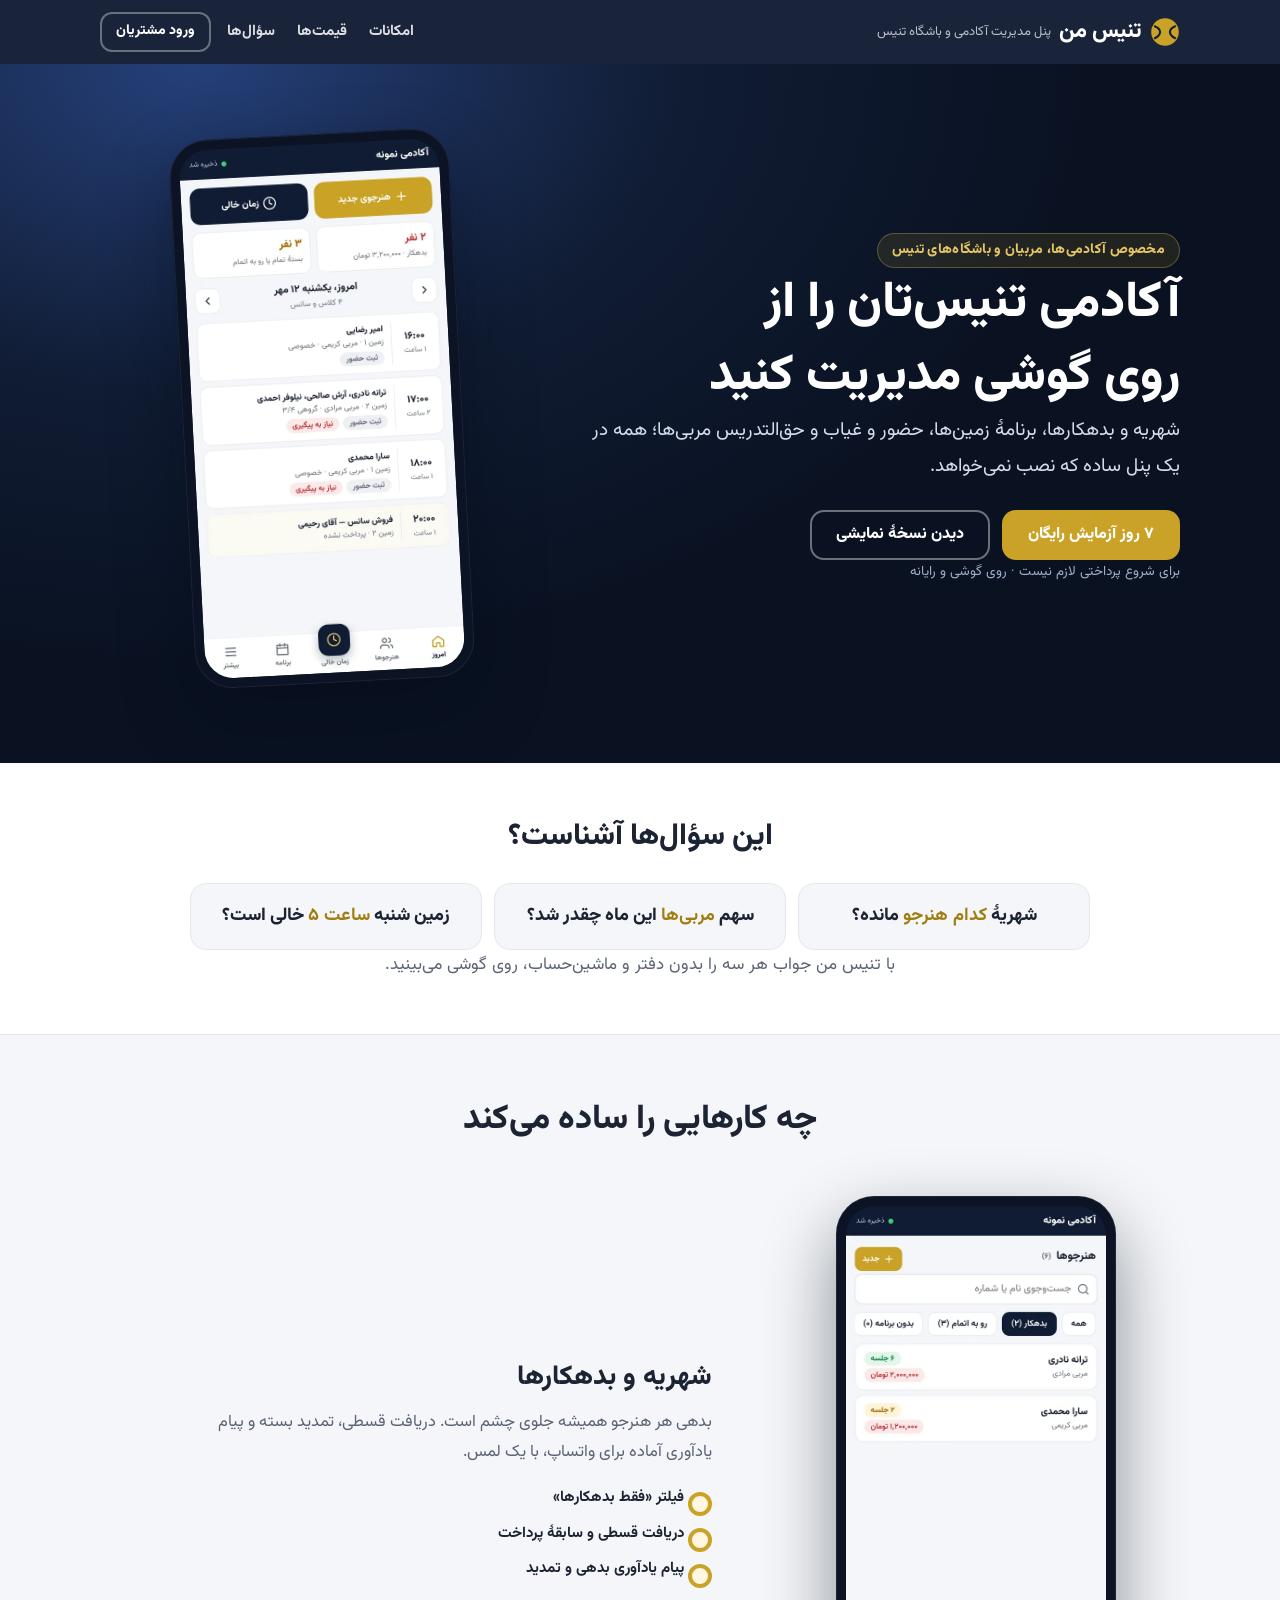
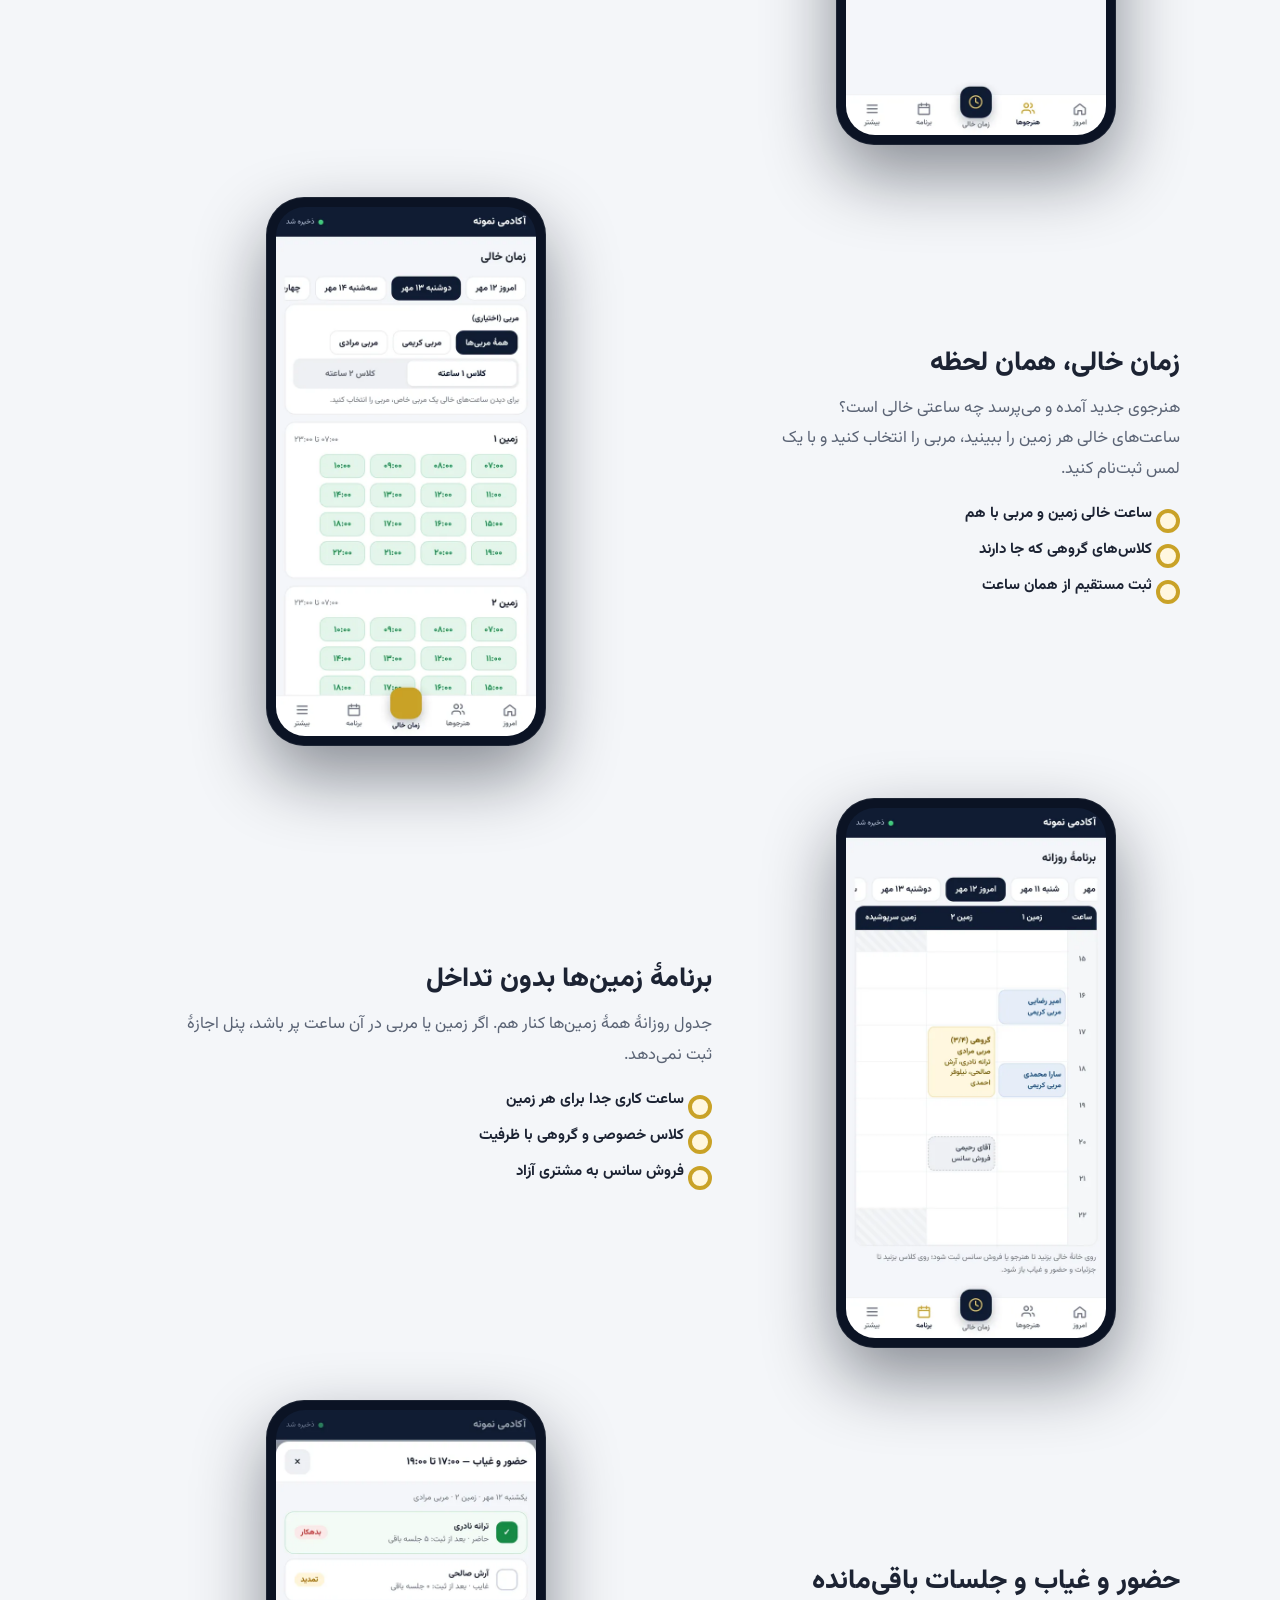
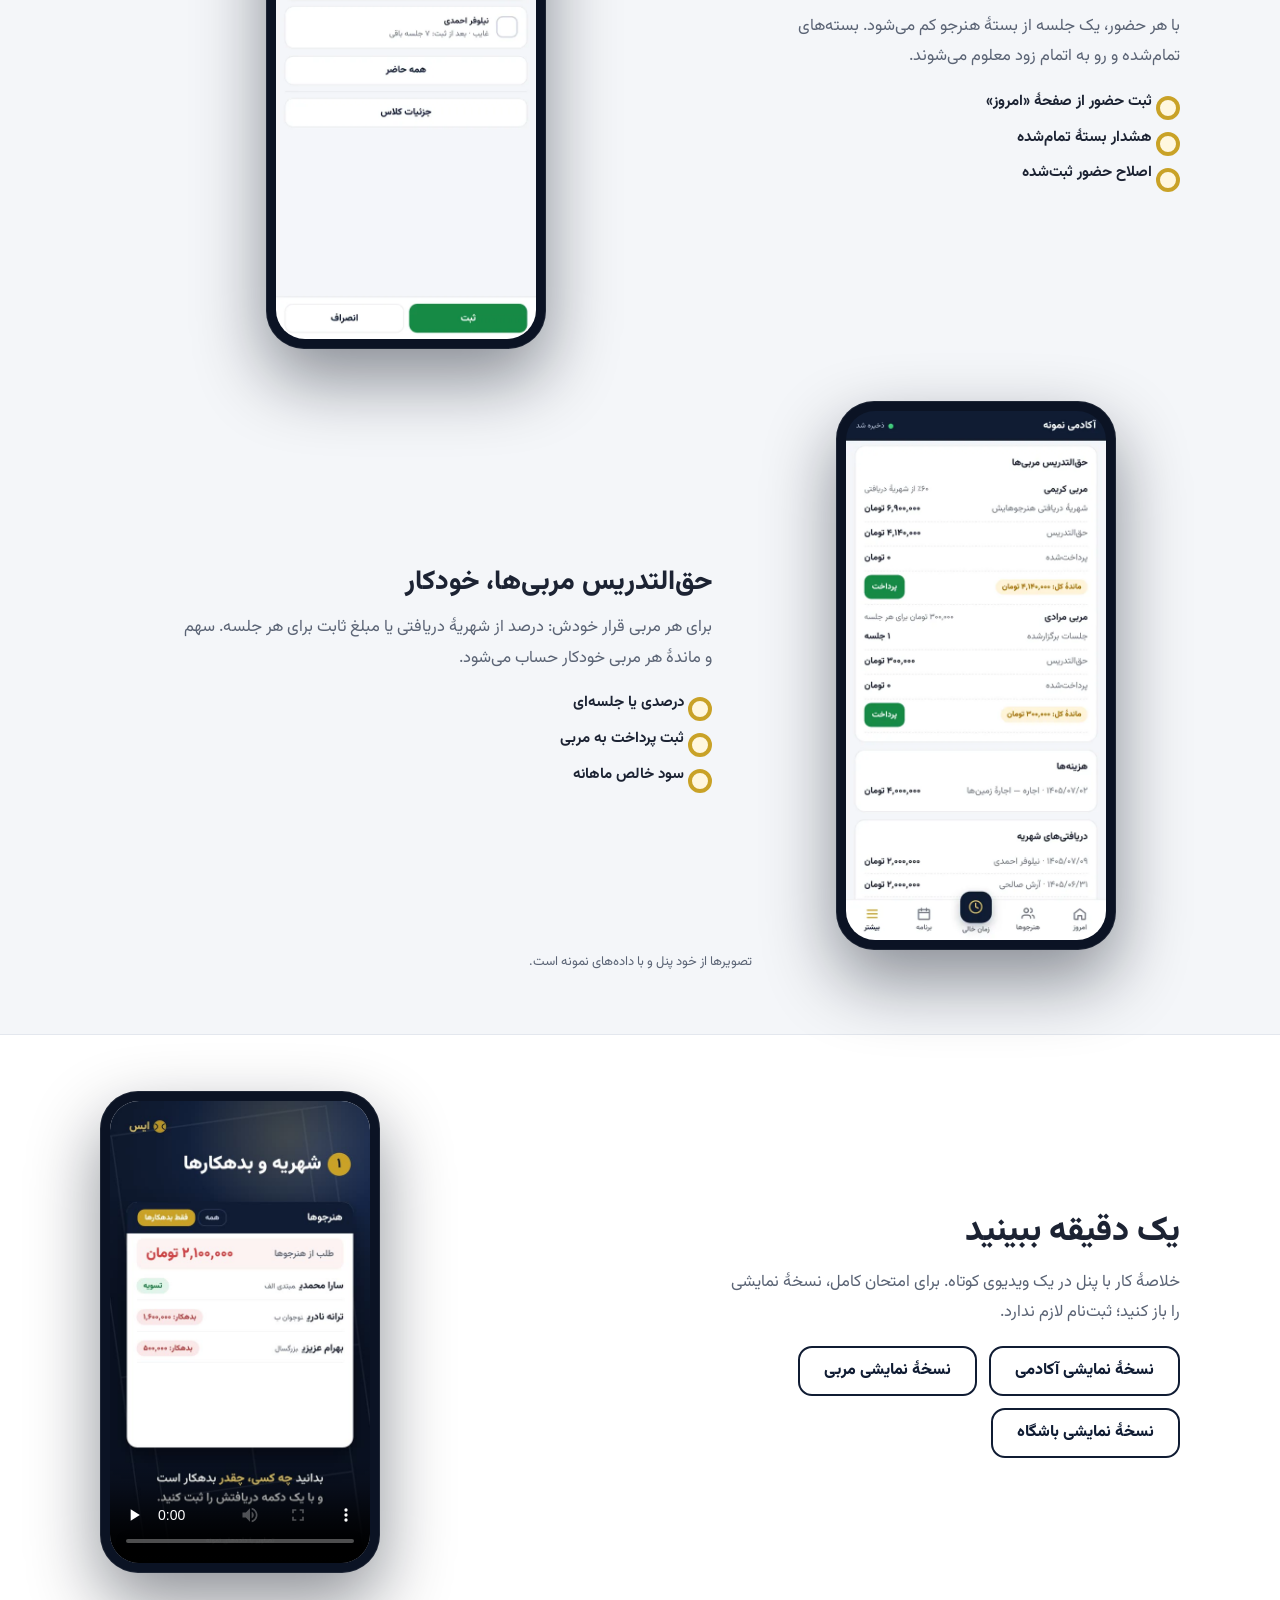
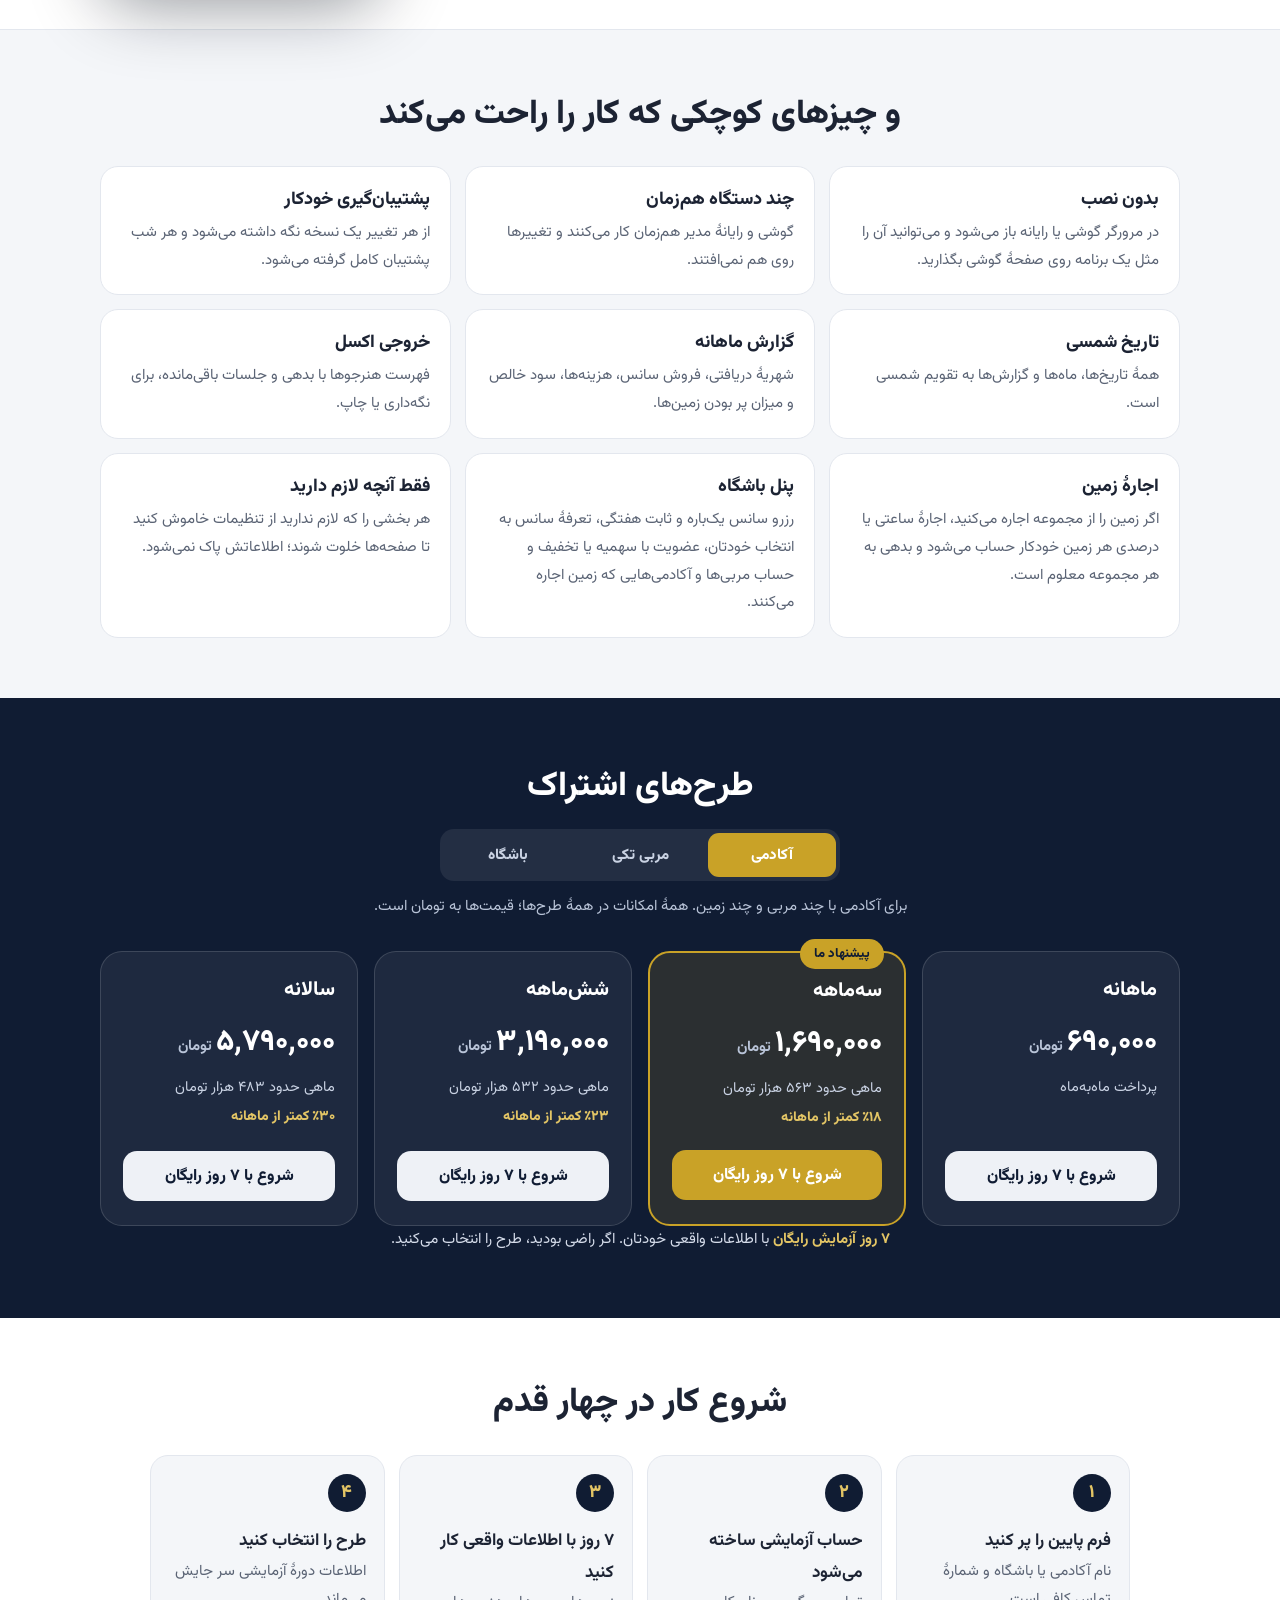
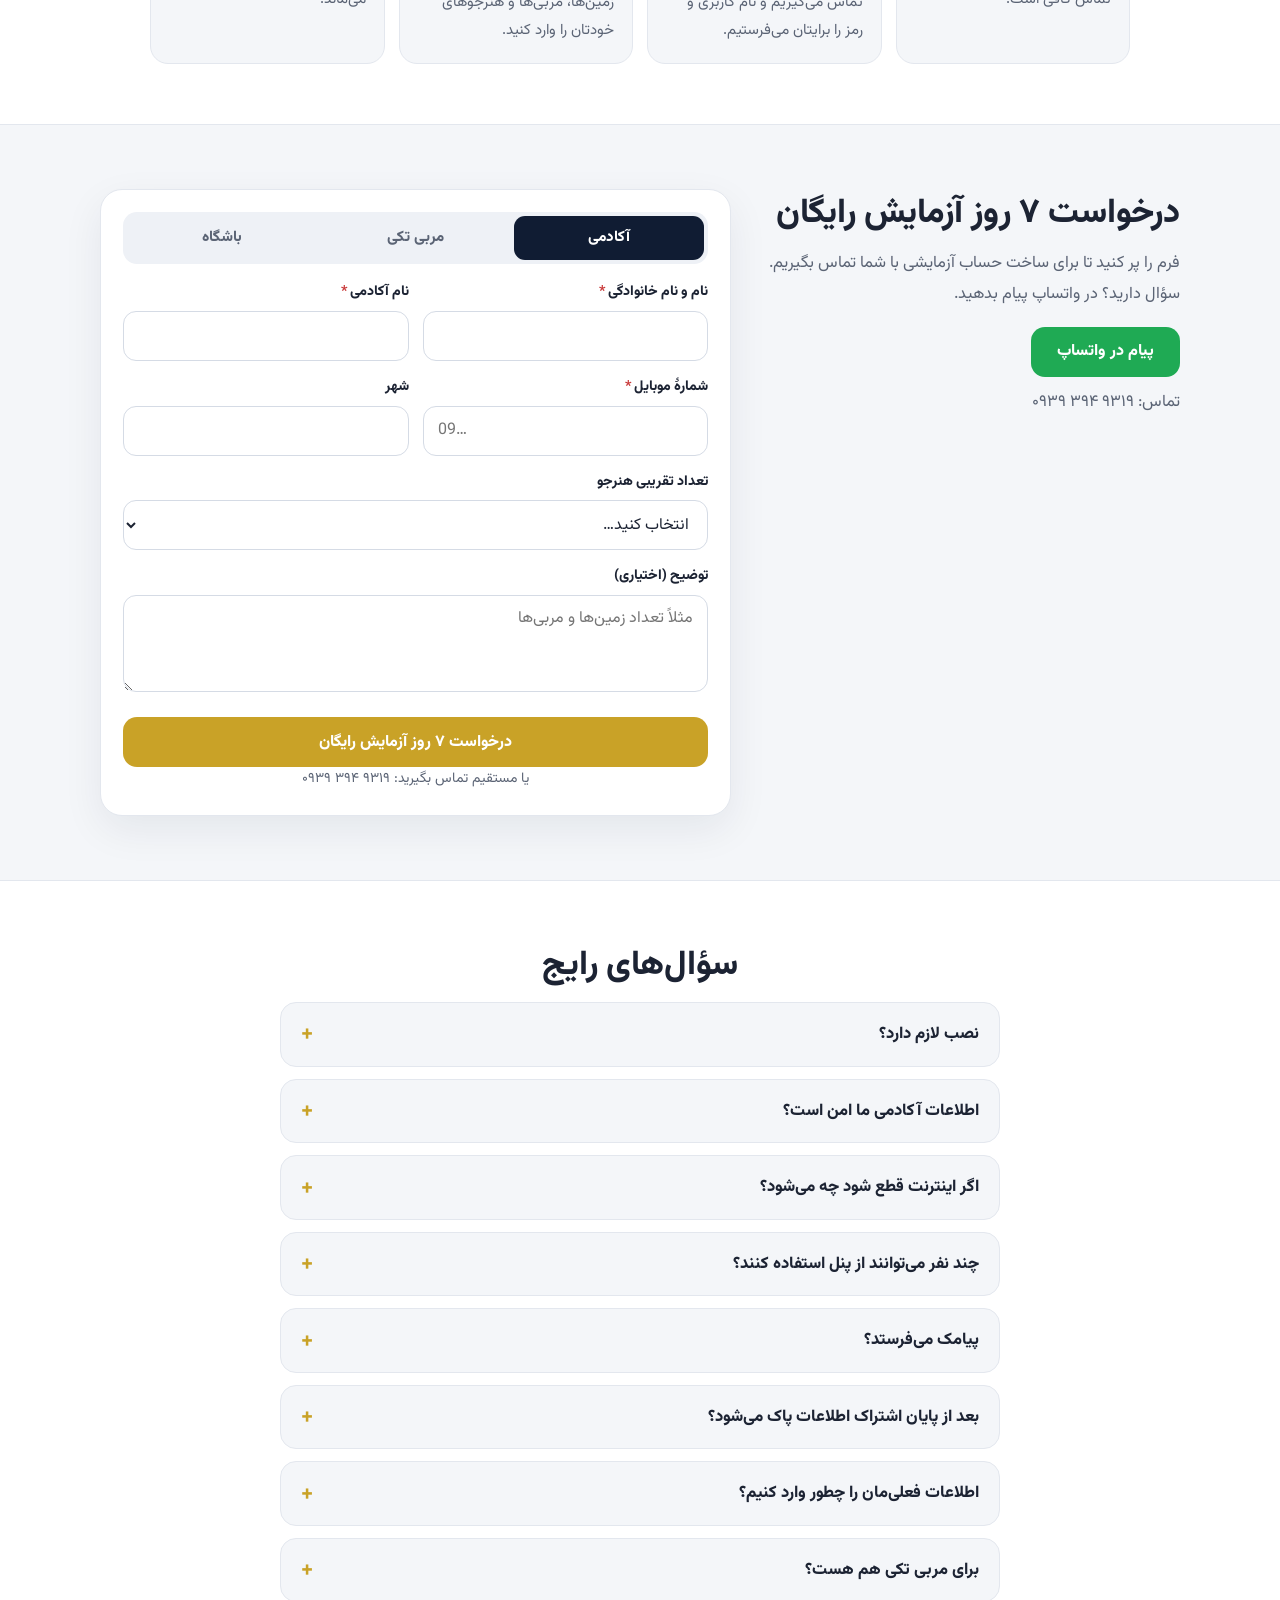
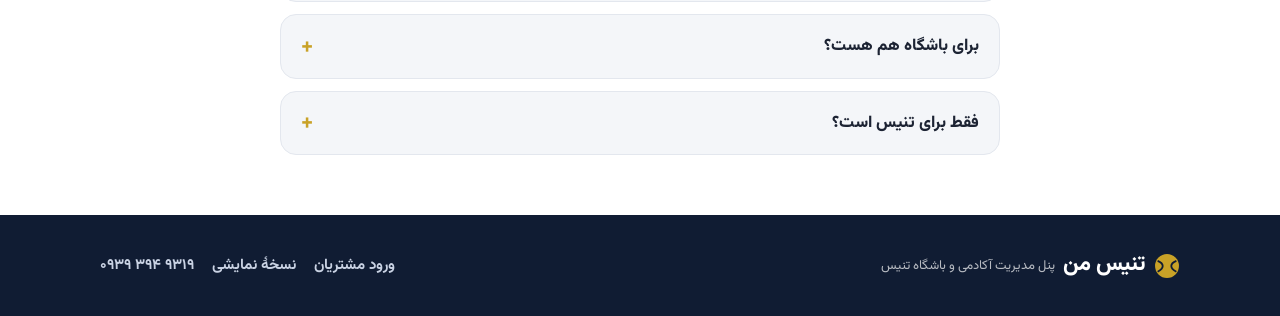
==== commit 9fa79901: "Add files via upload" ====
--- a/index.html
+++ b/index.html
@@ -1 +1 @@
-<!doctype html><html lang="fa" dir="rtl"><head><meta charset="utf-8"><meta name="viewport" content="width=device-width,initial-scale=1,viewport-fit=cover"><meta name="theme-color" content="#101c33"><title>ایس | پنل مدیریت آکادمی و باشگاه تنیس</title><meta name="description" content="شهریه و بدهکارها، برنامهٔ زمین‌ها، زمان خالی، حضور و غیاب، حق‌التدریس مربی‌ها و رزرو سانس؛ پنل مدیریت آکادمی و باشگاه تنیس روی گوشی، بدون نصب. ۷ روز آزمایش رایگان."><meta property="og:title" content="ایس | پنل مدیریت آکادمی و باشگاه تنیس"><meta property="og:description" content="شهریه و بدهکارها، برنامهٔ زمین‌ها، زمان خالی، حضور و غیاب، حق‌التدریس مربی‌ها و رزرو سانس؛ پنل مدیریت آکادمی و باشگاه تنیس روی گوشی، بدون نصب. ۷ روز آزمایش رایگان."><meta property="og:type" content="website"><meta property="og:locale" content="fa_IR"><meta property="og:image" content="/site/promo-poster.jpg"><link rel="manifest" href="/manifest.webmanifest"><link rel="icon" href="/icon-192.png"><link rel="apple-touch-icon" href="/icon-192.png"><meta name="apple-mobile-web-app-capable" content="yes"><meta name="apple-mobile-web-app-title" content="ایس"><meta name="apple-mobile-web-app-status-bar-style" content="black-translucent"><link rel="stylesheet" href="/assets/site.css?v=a8613594"><script src="/config.js?v=muypfvlc"></script></head><body><div id="lp-root"><div class="lp" dir="rtl" lang="fa"><header class="lp-head"><div class="lp-wrap lp-head-in"><a href="/" class="lp-logo" aria-label="ایس"><svg width="30" height="30" viewBox="0 0 100 100" aria-hidden="true"><circle cx="50" cy="50" r="46" fill="#c9a227"></circle><path d="M14 30 C40 40 40 60 14 72" stroke="#101c33" stroke-width="7" fill="none"></path><path d="M86 30 C60 40 60 60 86 72" stroke="#101c33" stroke-width="7" fill="none"></path></svg><b>ایس</b><span>پنل مدیریت آکادمی و باشگاه تنیس</span></a><nav class="lp-nav" aria-label="بخش‌ها"><a href="#features">امکانات</a><a href="#pricing">قیمت‌ها</a><a href="#faq">سؤال‌ها</a></nav><a class="lp-btn lp-btn-ghost lp-btn-sm" href="/app">ورود مشتریان</a></div></header><section class="lp-hero"><div class="lp-wrap lp-hero-in"><div class="lp-hero-text"><p class="lp-eyebrow">مخصوص آکادمی‌ها، مربیان و باشگاه‌های تنیس</p><h1>آکادمی تنیس‌تان را از روی گوشی مدیریت کنید</h1><p class="lp-lead">شهریه و بدهکارها، برنامهٔ زمین‌ها، حضور و غیاب و حق‌التدریس مربی‌ها؛ همه در یک پنل ساده که نصب نمی‌خواهد.</p><div class="lp-cta"><a class="lp-btn lp-btn-gold" href="#trial">۷<!-- --> روز آزمایش رایگان</a><a class="lp-btn lp-btn-line" href="/demo">دیدن نسخهٔ نمایشی</a></div><p class="lp-small">برای شروع پرداختی لازم نیست · روی گوشی و رایانه</p></div><div class="lp-hero-art"><div class="lp-phone"><img src="/site/today.webp" alt="صفحهٔ «امروز» پنل با کلاس‌های روز و هشدار بدهکارها (داده‌های نمونه)" width="280" height="570" loading="eager" decoding="async"/></div></div></div></section><section class="lp-pain"><div class="lp-wrap"><h2>این سؤال‌ها آشناست؟</h2><div class="lp-qs"><div class="lp-q">شهریهٔ <b>کدام هنرجو</b> مانده؟</div><div class="lp-q">سهم <b>مربی‌ها</b> این ماه چقدر شد؟</div><div class="lp-q">زمین شنبه <b>ساعت ۵</b> خالی است؟</div></div><p class="lp-pain-a">با <!-- -->ایس<!-- --> جواب هر سه را بدون دفتر و ماشین‌حساب، روی گوشی می‌بینید.</p></div></section><section id="features" class="lp-features"><div class="lp-wrap"><h2 class="lp-h2c">چه کارهایی را ساده می‌کند</h2><div class="lp-feat"><div class="lp-feat-art"><div class="lp-phone"><img src="/site/debt.webp" alt="شهریه و بدهکارها (داده‌های نمونه)" width="280" height="570" loading="lazy" decoding="async"/></div></div><div class="lp-feat-text"><h3>شهریه و بدهکارها</h3><p>بدهی هر هنرجو همیشه جلوی چشم است. دریافت قسطی، تمدید بسته و پیام یادآوری آماده برای واتساپ، با یک لمس.</p><ul><li>فیلتر «فقط بدهکارها»</li><li>دریافت قسطی و سابقهٔ پرداخت</li><li>پیام یادآوری بدهی و تمدید</li></ul></div></div><div class="lp-feat lp-flip"><div class="lp-feat-art"><div class="lp-phone"><img src="/site/free.webp" alt="زمان خالی، همان لحظه (داده‌های نمونه)" width="280" height="570" loading="lazy" decoding="async"/></div></div><div class="lp-feat-text"><h3>زمان خالی، همان لحظه</h3><p>هنرجوی جدید آمده و می‌پرسد چه ساعتی خالی است؟ ساعت‌های خالی هر زمین را ببینید، مربی را انتخاب کنید و با یک لمس ثبت‌نام کنید.</p><ul><li>ساعت خالی زمین و مربی با هم</li><li>کلاس‌های گروهی که جا دارند</li><li>ثبت مستقیم از همان ساعت</li></ul></div></div><div class="lp-feat"><div class="lp-feat-art"><div class="lp-phone"><img src="/site/schedule.webp" alt="برنامهٔ زمین‌ها بدون تداخل (داده‌های نمونه)" width="280" height="570" loading="lazy" decoding="async"/></div></div><div class="lp-feat-text"><h3>برنامهٔ زمین‌ها بدون تداخل</h3><p>جدول روزانهٔ همهٔ زمین‌ها کنار هم. اگر زمین یا مربی در آن ساعت پر باشد، پنل اجازهٔ ثبت نمی‌دهد.</p><ul><li>ساعت کاری جدا برای هر زمین</li><li>کلاس خصوصی و گروهی با ظرفیت</li><li>فروش سانس به مشتری آزاد</li></ul></div></div><div class="lp-feat lp-flip"><div class="lp-feat-art"><div class="lp-phone"><img src="/site/attendance.webp" alt="حضور و غیاب و جلسات باقی‌مانده (داده‌های نمونه)" width="280" height="570" loading="lazy" decoding="async"/></div></div><div class="lp-feat-text"><h3>حضور و غیاب و جلسات باقی‌مانده</h3><p>با هر حضور، یک جلسه از بستهٔ هنرجو کم می‌شود. بسته‌های تمام‌شده و رو به اتمام زود معلوم می‌شوند.</p><ul><li>ثبت حضور از صفحهٔ «امروز»</li><li>هشدار بستهٔ تمام‌شده</li><li>اصلاح حضور ثبت‌شده</li></ul></div></div><div class="lp-feat"><div class="lp-feat-art"><div class="lp-phone"><img src="/site/coachpay.webp" alt="حق‌التدریس مربی‌ها، خودکار (داده‌های نمونه)" width="280" height="570" loading="lazy" decoding="async"/></div></div><div class="lp-feat-text"><h3>حق‌التدریس مربی‌ها، خودکار</h3><p>برای هر مربی قرار خودش: درصد از شهریهٔ دریافتی یا مبلغ ثابت برای هر جلسه. سهم و ماندهٔ هر مربی خودکار حساب می‌شود.</p><ul><li>درصدی یا جلسه‌ای</li><li>ثبت پرداخت به مربی</li><li>سود خالص ماهانه</li></ul></div></div><p class="lp-note">تصویرها از خود پنل و با داده‌های نمونه است.</p></div></section><section class="lp-video"><div class="lp-wrap lp-video-in"><div class="lp-video-text"><h2>یک دقیقه ببینید</h2><p>خلاصهٔ کار با پنل در یک ویدیوی کوتاه. برای امتحان کامل، نسخهٔ نمایشی را باز کنید؛ ثبت‌نام لازم ندارد.</p><div class="lp-cta lp-cta-c"><a class="lp-btn lp-btn-line-dark" href="/demo">نسخهٔ نمایشی آکادمی</a><a class="lp-btn lp-btn-line-dark" href="/demo/coach">نسخهٔ نمایشی مربی</a><a class="lp-btn lp-btn-line-dark" href="/demo/club">نسخهٔ نمایشی باشگاه</a></div></div><div class="lp-phone lp-phone-video"><video src="/site/promo.mp4" poster="/site/promo-poster.jpg" controls="" playsInline="" preload="none" width="280" height="498"></video></div></div></section><section class="lp-extras"><div class="lp-wrap"><h2 class="lp-h2c">و چیزهای کوچکی که کار را راحت می‌کند</h2><div class="lp-grid"><div class="lp-extra"><h3>بدون نصب</h3><p>در مرورگر گوشی یا رایانه باز می‌شود و می‌توانید آن را مثل یک برنامه روی صفحهٔ گوشی بگذارید.</p></div><div class="lp-extra"><h3>چند دستگاه هم‌زمان</h3><p>گوشی و رایانهٔ مدیر هم‌زمان کار می‌کنند و تغییرها روی هم نمی‌افتند.</p></div><div class="lp-extra"><h3>پشتیبان‌گیری خودکار</h3><p>از هر تغییر یک نسخه نگه داشته می‌شود و هر شب پشتیبان کامل گرفته می‌شود.</p></div><div class="lp-extra"><h3>تاریخ شمسی</h3><p>همهٔ تاریخ‌ها، ماه‌ها و گزارش‌ها به تقویم شمسی است.</p></div><div class="lp-extra"><h3>گزارش ماهانه</h3><p>شهریهٔ دریافتی، فروش سانس، هزینه‌ها، سود خالص و میزان پر بودن زمین‌ها.</p></div><div class="lp-extra"><h3>خروجی اکسل</h3><p>فهرست هنرجوها با بدهی و جلسات باقی‌مانده، برای نگه‌داری یا چاپ.</p></div><div class="lp-extra"><h3>اجارهٔ زمین</h3><p>اگر زمین را از مجموعه اجاره می‌کنید، اجارهٔ ساعتی یا درصدی هر زمین خودکار حساب می‌شود و بدهی به هر مجموعه معلوم است.</p></div><div class="lp-extra"><h3>پنل باشگاه</h3><p>رزرو سانس یک‌باره و ثابت هفتگی، تعرفهٔ سانس به انتخاب خودتان، عضویت با سهمیه یا تخفیف و حساب مربی‌ها و آکادمی‌هایی که زمین اجاره می‌کنند.</p></div><div class="lp-extra"><h3>فقط آنچه لازم دارید</h3><p>هر بخشی را که لازم ندارید از تنظیمات خاموش کنید تا صفحه‌ها خلوت شوند؛ اطلاعاتش پاک نمی‌شود.</p></div></div></div></section><section id="pricing" class="lp-pricing"><div class="lp-wrap"><h2 class="lp-h2c">طرح‌های اشتراک</h2><div class="lp-toggle" role="tablist" aria-label="نوع پنل"><button role="tab" aria-selected="true" class="on">آکادمی</button><button role="tab" aria-selected="false" class="">مربی تکی</button><button role="tab" aria-selected="false" class="">باشگاه</button></div><p class="lp-sub">برای آکادمی با چند مربی و چند زمین.<!-- --> همهٔ امکانات در همهٔ طرح‌ها؛ قیمت‌ها به تومان است.</p><div class="lp-plans"><div class="lp-plan"><h3>ماهانه</h3><div class="lp-price">۶۹۰٬۰۰۰<span> تومان</span></div><div class="lp-per">پرداخت ماه‌به‌ماه</div><div class="lp-save lp-save-0"> </div><a class="lp-btn lp-btn-block lp-btn-soft" href="#trial">شروع با <!-- -->۷<!-- --> روز رایگان</a></div><div class="lp-plan lp-plan-hot"><span class="lp-tag">پیشنهاد ما</span><h3>سه‌ماهه</h3><div class="lp-price">۱٬۶۹۰٬۰۰۰<span> تومان</span></div><div class="lp-per">ماهی حدود ۵۶۳ هزار تومان</div><div class="lp-save">٪<!-- -->۱۸<!-- --> کمتر از ماهانه</div><a class="lp-btn lp-btn-block lp-btn-gold" href="#trial">شروع با <!-- -->۷<!-- --> روز رایگان</a></div><div class="lp-plan"><h3>شش‌ماهه</h3><div class="lp-price">۳٬۱۹۰٬۰۰۰<span> تومان</span></div><div class="lp-per">ماهی حدود ۵۳۲ هزار تومان</div><div class="lp-save">٪<!-- -->۲۳<!-- --> کمتر از ماهانه</div><a class="lp-btn lp-btn-block lp-btn-soft" href="#trial">شروع با <!-- -->۷<!-- --> روز رایگان</a></div><div class="lp-plan"><h3>سالانه</h3><div class="lp-price">۵٬۷۹۰٬۰۰۰<span> تومان</span></div><div class="lp-per">ماهی حدود ۴۸۳ هزار تومان</div><div class="lp-save">٪<!-- -->۳۰<!-- --> کمتر از ماهانه</div><a class="lp-btn lp-btn-block lp-btn-soft" href="#trial">شروع با <!-- -->۷<!-- --> روز رایگان</a></div></div><p class="lp-trialnote"><b>۷<!-- --> روز آزمایش رایگان</b> با اطلاعات واقعی خودتان. اگر راضی بودید، طرح را انتخاب می‌کنید.</p></div></section><section class="lp-steps"><div class="lp-wrap"><h2 class="lp-h2c">شروع کار در چهار قدم</h2><ol class="lp-steplist"><li><b>فرم پایین را پر کنید</b><span>نام آکادمی یا باشگاه و شمارهٔ تماس کافی است.</span></li><li><b>حساب آزمایشی ساخته می‌شود</b><span>تماس می‌گیریم و نام کاربری و رمز را برایتان می‌فرستیم.</span></li><li><b>۷<!-- --> روز با اطلاعات واقعی کار کنید</b><span>زمین‌ها، مربی‌ها و هنرجوهای خودتان را وارد کنید.</span></li><li><b>طرح را انتخاب کنید</b><span>اطلاعات دورهٔ آزمایشی سر جایش می‌ماند.</span></li></ol></div></section><section id="trial" class="lp-trial"><div class="lp-wrap lp-trial-in"><div class="lp-trial-text"><h2>درخواست <!-- -->۷<!-- --> روز آزمایش رایگان</h2><p>فرم را پر کنید تا برای ساخت حساب آزمایشی با شما تماس بگیریم. سؤال دارید؟ در واتساپ پیام بدهید.</p><a class="lp-btn lp-btn-wa" href="https://wa.me/989393949319?text=%D8%B3%D9%84%D8%A7%D9%85%D8%8C%20%D8%AF%D8%B1%D8%A8%D8%A7%D8%B1%D9%87%D9%94%20%D9%BE%D9%86%D9%84%20%C2%AB%D8%A7%DB%8C%D8%B3%C2%BB%20%D8%B3%D8%A4%D8%A7%D9%84%20%D8%AF%D8%A7%D8%B4%D8%AA%D9%85." target="_blank" rel="noopener">پیام در واتساپ</a><p class="lp-small">تماس: <a href="tel:09393949319" dir="ltr">۰۹۳۹ ۳۹۴ ۹۳۱۹</a></p></div><form class="lp-form" noValidate=""><div class="lp-toggle lp-toggle-light" role="radiogroup" aria-label="نوع پنل"><button type="button" role="radio" aria-checked="true" class="on">آکادمی</button><button type="button" role="radio" aria-checked="false" class="">مربی تکی</button><button type="button" role="radio" aria-checked="false" class="">باشگاه</button></div><div class="lp-row2"><label class="lp-field"><span>نام و نام خانوادگی <em>*</em></span><input id="lead-name" autoComplete="name" value=""/></label><label class="lp-field"><span>نام آکادمی<!-- --> <em>*</em></span><input id="lead-academy" placeholder="" value=""/></label></div><div class="lp-row2"><label class="lp-field"><span>شمارهٔ موبایل <em>*</em></span><input id="lead-phone" inputMode="tel" dir="ltr" placeholder="09…" autoComplete="tel" value=""/></label><label class="lp-field"><span>شهر</span><input id="lead-city" value=""/></label></div><label class="lp-field"><span>تعداد تقریبی هنرجو</span><select id="lead-size"><option value="" selected="">انتخاب کنید…</option><option>کمتر از ۲۰ هنرجو</option><option>۲۰ تا ۵۰ هنرجو</option><option>۵۰ تا ۱۰۰ هنرجو</option><option>بیشتر از ۱۰۰ هنرجو</option></select></label><label class="lp-field"><span>توضیح (اختیاری)</span><textarea id="lead-note" rows="3" placeholder="مثلاً تعداد زمین‌ها و مربی‌ها"></textarea></label><input class="lp-hp" tabindex="-1" autoComplete="off" aria-hidden="true" value=""/><button type="submit" class="lp-btn lp-btn-gold lp-btn-block">درخواست ۷ روز آزمایش رایگان</button><p class="lp-form-note">یا مستقیم تماس بگیرید: <a href="tel:09393949319" dir="ltr">۰۹۳۹ ۳۹۴ ۹۳۱۹</a></p></form></div></section><section id="faq" class="lp-faq"><div class="lp-wrap lp-narrow"><h2 class="lp-h2c">سؤال‌های رایج</h2><details class="lp-qa"><summary>نصب لازم دارد؟</summary><p>نه. پنل در مرورگر گوشی یا رایانه باز می‌شود. اگر بخواهید، می‌توانید آن را مثل یک برنامه روی صفحهٔ گوشی اضافه کنید.</p></details><details class="lp-qa"><summary>اطلاعات آکادمی ما امن است؟</summary><p>ورود با نام کاربری و رمز است و اطلاعات هر آکادمی جدا نگه داشته می‌شود. از هر تغییر یک نسخهٔ قبلی و هر شب یک پشتیبان کامل گرفته می‌شود. خودتان هم می‌توانید هر زمان فایل پشتیبان بگیرید.</p></details><details class="lp-qa"><summary>اگر اینترنت قطع شود چه می‌شود؟</summary><p>تا وقتی صفحه باز است، تغییرها روی همان دستگاه نگه داشته می‌شود و با وصل شدن اینترنت ذخیره می‌شود.</p></details><details class="lp-qa"><summary>چند نفر می‌توانند از پنل استفاده کنند؟</summary><p>هر آکادمی یک حساب مدیر دارد که هم‌زمان روی چند گوشی و رایانه کار می‌کند. حساب جداگانه برای هر مربی فعلاً وجود ندارد.</p></details><details class="lp-qa"><summary>پیامک می‌فرستد؟</summary><p>پیامک خودکار ندارد. پیام یادآوری بدهی و تمدید آماده نوشته می‌شود و با یک لمس در واتساپ هنرجو باز می‌شود.</p></details><details class="lp-qa"><summary>بعد از پایان اشتراک اطلاعات پاک می‌شود؟</summary><p>نه. اطلاعات می‌ماند و قابل مشاهده است؛ برای ثبت تغییر تازه، اشتراک را تمدید می‌کنید.</p></details><details class="lp-qa"><summary>اطلاعات فعلی‌مان را چطور وارد کنیم؟</summary><p>زمین‌ها و مربی‌ها در چند دقیقه تعریف می‌شوند و هنرجوها را با برنامهٔ کلاسشان وارد می‌کنید. روز شروع، این کار را همراه شما انجام می‌دهیم.</p></details><details class="lp-qa"><summary>برای مربی تکی هم هست؟</summary><p>بله. نسخهٔ مربی برای مربی‌ای است که خودش هنرجو می‌گیرد و در یک یا چند مجموعه کلاس دارد: بدون بخش مربی‌ها، با حساب خودکار اجارهٔ زمین (ساعتی یا درصدی) و بدهی به هر مجموعه. نسخهٔ نمایشی مربی هم جدا وجود دارد.</p></details><details class="lp-qa"><summary>برای باشگاه هم هست؟</summary><p>بله. نسخهٔ باشگاه برای مجموعه‌ای است که سانس می‌فروشد: رزرو یک‌باره و ثابت هفتگی، فهرست مشتری و بدهی، تعرفهٔ سانس، عضویت و اجارهٔ زمین به مربی‌ها و آکادمی‌ها؛ به‌علاوهٔ کلاس‌های خود باشگاه. نسخهٔ نمایشی باشگاه هم جدا وجود دارد.</p></details><details class="lp-qa"><summary>فقط برای تنیس است؟</summary><p>طراحی پنل برای آکادمی‌ها، مربیان و باشگاه‌های تنیس است: زمین، سانس، ساعت کاری هر زمین، کلاس خصوصی و گروهی و فروش سانس.</p></details></div></section><footer class="lp-foot"><div class="lp-wrap lp-foot-in"><div class="lp-logo"><svg width="26" height="26" viewBox="0 0 100 100" aria-hidden="true"><circle cx="50" cy="50" r="46" fill="#c9a227"></circle><path d="M14 30 C40 40 40 60 14 72" stroke="#101c33" stroke-width="7" fill="none"></path><path d="M86 30 C60 40 60 60 86 72" stroke="#101c33" stroke-width="7" fill="none"></path></svg><b>ایس</b><span>پنل مدیریت آکادمی و باشگاه تنیس</span></div><div class="lp-foot-links"><a href="/app">ورود مشتریان</a><a href="/demo">نسخهٔ نمایشی</a><a href="tel:09393949319" dir="ltr">۰۹۳۹ ۳۹۴ ۹۳۱۹</a></div></div></footer></div></div><script src="/assets/landing.js?v=46dcf80d"></script></body></html>+<!doctype html><html lang="fa" dir="rtl"><head><meta charset="utf-8"><meta name="viewport" content="width=device-width,initial-scale=1,viewport-fit=cover"><meta name="theme-color" content="#101c33"><title>تنیس من | پنل مدیریت آکادمی و باشگاه تنیس</title><meta name="description" content="شهریه و بدهکارها، برنامهٔ زمین‌ها، زمان خالی، حضور و غیاب، حق‌التدریس مربی‌ها و رزرو سانس؛ پنل مدیریت آکادمی و باشگاه تنیس روی گوشی، بدون نصب. ۷ روز آزمایش رایگان."><meta property="og:title" content="تنیس من | پنل مدیریت آکادمی و باشگاه تنیس"><meta property="og:description" content="شهریه و بدهکارها، برنامهٔ زمین‌ها، زمان خالی، حضور و غیاب، حق‌التدریس مربی‌ها و رزرو سانس؛ پنل مدیریت آکادمی و باشگاه تنیس روی گوشی، بدون نصب. ۷ روز آزمایش رایگان."><meta property="og:type" content="website"><meta property="og:locale" content="fa_IR"><meta property="og:image" content="/site/promo-poster.jpg"><link rel="manifest" href="/manifest.webmanifest"><link rel="icon" href="/icon-192.png"><link rel="apple-touch-icon" href="/icon-192.png"><meta name="apple-mobile-web-app-capable" content="yes"><meta name="apple-mobile-web-app-title" content="تنیس من"><meta name="apple-mobile-web-app-status-bar-style" content="black-translucent"><link rel="stylesheet" href="/assets/site.css?v=3eee9578"><script src="/config.js?v=mvmbblyi"></script></head><body><div id="lp-root"><div class="lp" dir="rtl" lang="fa"><header class="lp-head"><div class="lp-wrap lp-head-in"><a href="/" class="lp-logo" aria-label="تنیس من"><svg width="30" height="30" viewBox="0 0 100 100" aria-hidden="true"><circle cx="50" cy="50" r="46" fill="#c9a227"></circle><path d="M14 30 C40 40 40 60 14 72" stroke="#101c33" stroke-width="7" fill="none"></path><path d="M86 30 C60 40 60 60 86 72" stroke="#101c33" stroke-width="7" fill="none"></path></svg><b>تنیس من</b><span>پنل مدیریت آکادمی و باشگاه تنیس</span></a><nav class="lp-nav" aria-label="بخش‌ها"><a href="#features">امکانات</a><a href="#pricing">قیمت‌ها</a><a href="#faq">سؤال‌ها</a></nav><a class="lp-btn lp-btn-ghost lp-btn-sm" href="/app">ورود مشتریان</a></div></header><section class="lp-hero"><div class="lp-wrap lp-hero-in"><div class="lp-hero-text"><p class="lp-eyebrow">مخصوص آکادمی‌ها، مربیان و باشگاه‌های تنیس</p><h1>آکادمی تنیس‌تان را از روی گوشی مدیریت کنید</h1><p class="lp-lead">شهریه و بدهکارها، برنامهٔ زمین‌ها، حضور و غیاب و حق‌التدریس مربی‌ها؛ همه در یک پنل ساده که نصب نمی‌خواهد.</p><div class="lp-cta"><a class="lp-btn lp-btn-gold" href="#trial">۷<!-- --> روز آزمایش رایگان</a><a class="lp-btn lp-btn-line" href="/demo">دیدن نسخهٔ نمایشی</a></div><p class="lp-small">برای شروع پرداختی لازم نیست · روی گوشی و رایانه</p></div><div class="lp-hero-art"><div class="lp-phone"><img src="/site/today.webp" alt="صفحهٔ «امروز» پنل با کلاس‌های روز و هشدار بدهکارها (داده‌های نمونه)" width="280" height="570" loading="eager" decoding="async"/></div></div></div></section><section class="lp-pain"><div class="lp-wrap"><h2>این سؤال‌ها آشناست؟</h2><div class="lp-qs"><div class="lp-q">شهریهٔ <b>کدام هنرجو</b> مانده؟</div><div class="lp-q">سهم <b>مربی‌ها</b> این ماه چقدر شد؟</div><div class="lp-q">زمین شنبه <b>ساعت ۵</b> خالی است؟</div></div><p class="lp-pain-a">با <!-- -->تنیس من<!-- --> جواب هر سه را بدون دفتر و ماشین‌حساب، روی گوشی می‌بینید.</p></div></section><section id="features" class="lp-features"><div class="lp-wrap"><h2 class="lp-h2c">چه کارهایی را ساده می‌کند</h2><div class="lp-feat"><div class="lp-feat-art"><div class="lp-phone"><img src="/site/debt.webp" alt="شهریه و بدهکارها (داده‌های نمونه)" width="280" height="570" loading="lazy" decoding="async"/></div></div><div class="lp-feat-text"><h3>شهریه و بدهکارها</h3><p>بدهی هر هنرجو همیشه جلوی چشم است. دریافت قسطی، تمدید بسته و پیام یادآوری آماده برای واتساپ، با یک لمس.</p><ul><li>فیلتر «فقط بدهکارها»</li><li>دریافت قسطی و سابقهٔ پرداخت</li><li>پیام یادآوری بدهی و تمدید</li></ul></div></div><div class="lp-feat lp-flip"><div class="lp-feat-art"><div class="lp-phone"><img src="/site/free.webp" alt="زمان خالی، همان لحظه (داده‌های نمونه)" width="280" height="570" loading="lazy" decoding="async"/></div></div><div class="lp-feat-text"><h3>زمان خالی، همان لحظه</h3><p>هنرجوی جدید آمده و می‌پرسد چه ساعتی خالی است؟ ساعت‌های خالی هر زمین را ببینید، مربی را انتخاب کنید و با یک لمس ثبت‌نام کنید.</p><ul><li>ساعت خالی زمین و مربی با هم</li><li>کلاس‌های گروهی که جا دارند</li><li>ثبت مستقیم از همان ساعت</li></ul></div></div><div class="lp-feat"><div class="lp-feat-art"><div class="lp-phone"><img src="/site/schedule.webp" alt="برنامهٔ زمین‌ها بدون تداخل (داده‌های نمونه)" width="280" height="570" loading="lazy" decoding="async"/></div></div><div class="lp-feat-text"><h3>برنامهٔ زمین‌ها بدون تداخل</h3><p>جدول روزانهٔ همهٔ زمین‌ها کنار هم. اگر زمین یا مربی در آن ساعت پر باشد، پنل اجازهٔ ثبت نمی‌دهد.</p><ul><li>ساعت کاری جدا برای هر زمین</li><li>کلاس خصوصی و گروهی با ظرفیت</li><li>فروش سانس به مشتری آزاد</li></ul></div></div><div class="lp-feat lp-flip"><div class="lp-feat-art"><div class="lp-phone"><img src="/site/attendance.webp" alt="حضور و غیاب و جلسات باقی‌مانده (داده‌های نمونه)" width="280" height="570" loading="lazy" decoding="async"/></div></div><div class="lp-feat-text"><h3>حضور و غیاب و جلسات باقی‌مانده</h3><p>با هر حضور، یک جلسه از بستهٔ هنرجو کم می‌شود. بسته‌های تمام‌شده و رو به اتمام زود معلوم می‌شوند.</p><ul><li>ثبت حضور از صفحهٔ «امروز»</li><li>هشدار بستهٔ تمام‌شده</li><li>اصلاح حضور ثبت‌شده</li></ul></div></div><div class="lp-feat"><div class="lp-feat-art"><div class="lp-phone"><img src="/site/coachpay.webp" alt="حق‌التدریس مربی‌ها، خودکار (داده‌های نمونه)" width="280" height="570" loading="lazy" decoding="async"/></div></div><div class="lp-feat-text"><h3>حق‌التدریس مربی‌ها، خودکار</h3><p>برای هر مربی قرار خودش: درصد از شهریهٔ دریافتی یا مبلغ ثابت برای هر جلسه. سهم و ماندهٔ هر مربی خودکار حساب می‌شود.</p><ul><li>درصدی یا جلسه‌ای</li><li>ثبت پرداخت به مربی</li><li>سود خالص ماهانه</li></ul></div></div><p class="lp-note">تصویرها از خود پنل و با داده‌های نمونه است.</p></div></section><section class="lp-video"><div class="lp-wrap lp-video-in"><div class="lp-video-text"><h2>یک دقیقه ببینید</h2><p>خلاصهٔ کار با پنل در یک ویدیوی کوتاه. برای امتحان کامل، نسخهٔ نمایشی را باز کنید؛ ثبت‌نام لازم ندارد.</p><div class="lp-cta lp-cta-c"><a class="lp-btn lp-btn-line-dark" href="/demo">نسخهٔ نمایشی آکادمی</a><a class="lp-btn lp-btn-line-dark" href="/demo/coach">نسخهٔ نمایشی مربی</a><a class="lp-btn lp-btn-line-dark" href="/demo/club">نسخهٔ نمایشی باشگاه</a></div></div><div class="lp-phone lp-phone-video"><video src="/site/promo.mp4" poster="/site/promo-poster.jpg" controls="" playsInline="" preload="none" width="280" height="498"></video></div></div></section><section class="lp-extras"><div class="lp-wrap"><h2 class="lp-h2c">و چیزهای کوچکی که کار را راحت می‌کند</h2><div class="lp-grid"><div class="lp-extra"><h3>بدون نصب</h3><p>در مرورگر گوشی یا رایانه باز می‌شود و می‌توانید آن را مثل یک برنامه روی صفحهٔ گوشی بگذارید.</p></div><div class="lp-extra"><h3>چند دستگاه هم‌زمان</h3><p>گوشی و رایانهٔ مدیر هم‌زمان کار می‌کنند و تغییرها روی هم نمی‌افتند.</p></div><div class="lp-extra"><h3>پشتیبان‌گیری خودکار</h3><p>از هر تغییر یک نسخه نگه داشته می‌شود و هر شب پشتیبان کامل گرفته می‌شود.</p></div><div class="lp-extra"><h3>تاریخ شمسی</h3><p>همهٔ تاریخ‌ها، ماه‌ها و گزارش‌ها به تقویم شمسی است.</p></div><div class="lp-extra"><h3>گزارش ماهانه</h3><p>شهریهٔ دریافتی، فروش سانس، هزینه‌ها، سود خالص و میزان پر بودن زمین‌ها.</p></div><div class="lp-extra"><h3>خروجی اکسل</h3><p>فهرست هنرجوها با بدهی و جلسات باقی‌مانده، برای نگه‌داری یا چاپ.</p></div><div class="lp-extra"><h3>اجارهٔ زمین</h3><p>اگر زمین را از مجموعه اجاره می‌کنید، اجارهٔ ساعتی یا درصدی هر زمین خودکار حساب می‌شود و بدهی به هر مجموعه معلوم است.</p></div><div class="lp-extra"><h3>پنل باشگاه</h3><p>رزرو سانس یک‌باره و ثابت هفتگی، تعرفهٔ سانس به انتخاب خودتان، عضویت با سهمیه یا تخفیف و حساب مربی‌ها و آکادمی‌هایی که زمین اجاره می‌کنند.</p></div><div class="lp-extra"><h3>فقط آنچه لازم دارید</h3><p>هر بخشی را که لازم ندارید از تنظیمات خاموش کنید تا صفحه‌ها خلوت شوند؛ اطلاعاتش پاک نمی‌شود.</p></div></div></div></section><section id="pricing" class="lp-pricing"><div class="lp-wrap"><h2 class="lp-h2c">طرح‌های اشتراک</h2><div class="lp-toggle" role="tablist" aria-label="نوع پنل"><button role="tab" aria-selected="true" class="on">آکادمی</button><button role="tab" aria-selected="false" class="">مربی تکی</button><button role="tab" aria-selected="false" class="">باشگاه</button></div><p class="lp-sub">برای آکادمی با چند مربی و چند زمین.<!-- --> همهٔ امکانات در همهٔ طرح‌ها؛ قیمت‌ها به تومان است.</p><div class="lp-plans"><div class="lp-plan"><h3>ماهانه</h3><div class="lp-price">۶۹۰٬۰۰۰<span> تومان</span></div><div class="lp-per">پرداخت ماه‌به‌ماه</div><div class="lp-save lp-save-0"> </div><a class="lp-btn lp-btn-block lp-btn-soft" href="#trial">شروع با <!-- -->۷<!-- --> روز رایگان</a></div><div class="lp-plan lp-plan-hot"><span class="lp-tag">پیشنهاد ما</span><h3>سه‌ماهه</h3><div class="lp-price">۱٬۶۹۰٬۰۰۰<span> تومان</span></div><div class="lp-per">ماهی حدود ۵۶۳ هزار تومان</div><div class="lp-save">٪<!-- -->۱۸<!-- --> کمتر از ماهانه</div><a class="lp-btn lp-btn-block lp-btn-gold" href="#trial">شروع با <!-- -->۷<!-- --> روز رایگان</a></div><div class="lp-plan"><h3>شش‌ماهه</h3><div class="lp-price">۳٬۱۹۰٬۰۰۰<span> تومان</span></div><div class="lp-per">ماهی حدود ۵۳۲ هزار تومان</div><div class="lp-save">٪<!-- -->۲۳<!-- --> کمتر از ماهانه</div><a class="lp-btn lp-btn-block lp-btn-soft" href="#trial">شروع با <!-- -->۷<!-- --> روز رایگان</a></div><div class="lp-plan"><h3>سالانه</h3><div class="lp-price">۵٬۷۹۰٬۰۰۰<span> تومان</span></div><div class="lp-per">ماهی حدود ۴۸۳ هزار تومان</div><div class="lp-save">٪<!-- -->۳۰<!-- --> کمتر از ماهانه</div><a class="lp-btn lp-btn-block lp-btn-soft" href="#trial">شروع با <!-- -->۷<!-- --> روز رایگان</a></div></div><p class="lp-trialnote"><b>۷<!-- --> روز آزمایش رایگان</b> با اطلاعات واقعی خودتان. اگر راضی بودید، طرح را انتخاب می‌کنید.</p></div></section><section class="lp-steps"><div class="lp-wrap"><h2 class="lp-h2c">شروع کار در چهار قدم</h2><ol class="lp-steplist"><li><b>فرم پایین را پر کنید</b><span>نام آکادمی یا باشگاه و شمارهٔ تماس کافی است.</span></li><li><b>حساب آزمایشی ساخته می‌شود</b><span>تماس می‌گیریم و نام کاربری و رمز را برایتان می‌فرستیم.</span></li><li><b>۷<!-- --> روز با اطلاعات واقعی کار کنید</b><span>زمین‌ها، مربی‌ها و هنرجوهای خودتان را وارد کنید.</span></li><li><b>طرح را انتخاب کنید</b><span>اطلاعات دورهٔ آزمایشی سر جایش می‌ماند.</span></li></ol></div></section><section id="trial" class="lp-trial"><div class="lp-wrap lp-trial-in"><div class="lp-trial-text"><h2>درخواست <!-- -->۷<!-- --> روز آزمایش رایگان</h2><p>فرم را پر کنید تا برای ساخت حساب آزمایشی با شما تماس بگیریم. سؤال دارید؟ در واتساپ پیام بدهید.</p><a class="lp-btn lp-btn-wa" href="https://wa.me/989393949319?text=%D8%B3%D9%84%D8%A7%D9%85%D8%8C%20%D8%AF%D8%B1%D8%A8%D8%A7%D8%B1%D9%87%D9%94%20%D9%BE%D9%86%D9%84%20%C2%AB%D8%AA%D9%86%DB%8C%D8%B3%20%D9%85%D9%86%C2%BB%20%D8%B3%D8%A4%D8%A7%D9%84%20%D8%AF%D8%A7%D8%B4%D8%AA%D9%85." target="_blank" rel="noopener">پیام در واتساپ</a><p class="lp-small">تماس: <a href="tel:09393949319" dir="ltr">۰۹۳۹ ۳۹۴ ۹۳۱۹</a></p></div><form class="lp-form" noValidate=""><div class="lp-toggle lp-toggle-light" role="radiogroup" aria-label="نوع پنل"><button type="button" role="radio" aria-checked="true" class="on">آکادمی</button><button type="button" role="radio" aria-checked="false" class="">مربی تکی</button><button type="button" role="radio" aria-checked="false" class="">باشگاه</button></div><div class="lp-row2"><label class="lp-field"><span>نام و نام خانوادگی <em>*</em></span><input id="lead-name" autoComplete="name" value=""/></label><label class="lp-field"><span>نام آکادمی<!-- --> <em>*</em></span><input id="lead-academy" placeholder="" value=""/></label></div><div class="lp-row2"><label class="lp-field"><span>شمارهٔ موبایل <em>*</em></span><input id="lead-phone" inputMode="tel" dir="ltr" placeholder="09…" autoComplete="tel" value=""/></label><label class="lp-field"><span>شهر</span><input id="lead-city" value=""/></label></div><label class="lp-field"><span>تعداد تقریبی هنرجو</span><select id="lead-size"><option value="" selected="">انتخاب کنید…</option><option>کمتر از ۲۰ هنرجو</option><option>۲۰ تا ۵۰ هنرجو</option><option>۵۰ تا ۱۰۰ هنرجو</option><option>بیشتر از ۱۰۰ هنرجو</option></select></label><label class="lp-field"><span>توضیح (اختیاری)</span><textarea id="lead-note" rows="3" placeholder="مثلاً تعداد زمین‌ها و مربی‌ها"></textarea></label><input class="lp-hp" tabindex="-1" autoComplete="off" aria-hidden="true" value=""/><button type="submit" class="lp-btn lp-btn-gold lp-btn-block">درخواست ۷ روز آزمایش رایگان</button><p class="lp-form-note">یا مستقیم تماس بگیرید: <a href="tel:09393949319" dir="ltr">۰۹۳۹ ۳۹۴ ۹۳۱۹</a></p></form></div></section><section id="faq" class="lp-faq"><div class="lp-wrap lp-narrow"><h2 class="lp-h2c">سؤال‌های رایج</h2><details class="lp-qa"><summary>نصب لازم دارد؟</summary><p>نه. پنل در مرورگر گوشی یا رایانه باز می‌شود. اگر بخواهید، می‌توانید آن را مثل یک برنامه روی صفحهٔ گوشی اضافه کنید.</p></details><details class="lp-qa"><summary>اطلاعات آکادمی ما امن است؟</summary><p>ورود با نام کاربری و رمز است و اطلاعات هر آکادمی جدا نگه داشته می‌شود. از هر تغییر یک نسخهٔ قبلی و هر شب یک پشتیبان کامل گرفته می‌شود. خودتان هم می‌توانید هر زمان فایل پشتیبان بگیرید.</p></details><details class="lp-qa"><summary>اگر اینترنت قطع شود چه می‌شود؟</summary><p>تا وقتی صفحه باز است، تغییرها روی همان دستگاه نگه داشته می‌شود و با وصل شدن اینترنت ذخیره می‌شود.</p></details><details class="lp-qa"><summary>چند نفر می‌توانند از پنل استفاده کنند؟</summary><p>هر آکادمی یک حساب مدیر دارد که هم‌زمان روی چند گوشی و رایانه کار می‌کند. حساب جداگانه برای هر مربی فعلاً وجود ندارد.</p></details><details class="lp-qa"><summary>پیامک می‌فرستد؟</summary><p>پیامک خودکار ندارد. پیام یادآوری بدهی و تمدید آماده نوشته می‌شود و با یک لمس در واتساپ هنرجو باز می‌شود.</p></details><details class="lp-qa"><summary>بعد از پایان اشتراک اطلاعات پاک می‌شود؟</summary><p>نه. اطلاعات می‌ماند و قابل مشاهده است؛ برای ثبت تغییر تازه، اشتراک را تمدید می‌کنید.</p></details><details class="lp-qa"><summary>اطلاعات فعلی‌مان را چطور وارد کنیم؟</summary><p>زمین‌ها و مربی‌ها در چند دقیقه تعریف می‌شوند و هنرجوها را با برنامهٔ کلاسشان وارد می‌کنید. روز شروع، این کار را همراه شما انجام می‌دهیم.</p></details><details class="lp-qa"><summary>برای مربی تکی هم هست؟</summary><p>بله. نسخهٔ مربی برای مربی‌ای است که خودش هنرجو می‌گیرد و در یک یا چند مجموعه کلاس دارد: بدون بخش مربی‌ها، با حساب خودکار اجارهٔ زمین (ساعتی یا درصدی) و بدهی به هر مجموعه. نسخهٔ نمایشی مربی هم جدا وجود دارد.</p></details><details class="lp-qa"><summary>برای باشگاه هم هست؟</summary><p>بله. نسخهٔ باشگاه برای مجموعه‌ای است که سانس می‌فروشد: رزرو یک‌باره و ثابت هفتگی، فهرست مشتری و بدهی، تعرفهٔ سانس، عضویت و اجارهٔ زمین به مربی‌ها و آکادمی‌ها؛ به‌علاوهٔ کلاس‌های خود باشگاه. نسخهٔ نمایشی باشگاه هم جدا وجود دارد.</p></details><details class="lp-qa"><summary>فقط برای تنیس است؟</summary><p>طراحی پنل برای آکادمی‌ها، مربیان و باشگاه‌های تنیس است: زمین، سانس، ساعت کاری هر زمین، کلاس خصوصی و گروهی و فروش سانس.</p></details></div></section><footer class="lp-foot"><div class="lp-wrap lp-foot-in"><div class="lp-logo"><svg width="26" height="26" viewBox="0 0 100 100" aria-hidden="true"><circle cx="50" cy="50" r="46" fill="#c9a227"></circle><path d="M14 30 C40 40 40 60 14 72" stroke="#101c33" stroke-width="7" fill="none"></path><path d="M86 30 C60 40 60 60 86 72" stroke="#101c33" stroke-width="7" fill="none"></path></svg><b>تنیس من</b><span>پنل مدیریت آکادمی و باشگاه تنیس</span></div><div class="lp-foot-links"><a href="/app">ورود مشتریان</a><a href="/demo">نسخهٔ نمایشی</a><a href="tel:09393949319" dir="ltr">۰۹۳۹ ۳۹۴ ۹۳۱۹</a></div></div></footer></div></div><script src="/assets/landing.js?v=c4173d1c"></script></body></html>
--- a/assets/site.css
+++ b/assets/site.css
@@ -190,6 +190,74 @@
 .mod-row:last-child{border-bottom:0}
 .ev.rent{background:#faf8fe;border-color:#e3daf6}
 .pill.purple{background:#f1ecfb;color:#5b3f99}
+/* ساعت کاری هر روز هفته: چند بازه */
+.week-hours{display:flex;flex-direction:column;gap:8px}
+.wh-card{background:#fff;border:1px solid var(--line);border-radius:12px;padding:8px 10px;display:flex;flex-direction:column;gap:6px}
+.wh-card.off{background:#f6f7f9}
+.wh-range{display:grid;grid-template-columns:1fr auto 1fr auto;align-items:center;gap:6px}
+.wh-range select{min-width:0;padding:6px 8px}
+.wh-rent{grid-column:1 / -1;display:flex;flex-direction:column;gap:2px}
+/* بسته‌های تعرفهٔ مربی */
+.pack-row{display:grid;grid-template-columns:70px auto 1fr auto;align-items:center;gap:8px;margin-bottom:8px}
+.pack-row input{min-width:0}
+.linkbtn{background:none;border:0;padding:0;color:var(--navy,#101c33);font:inherit;font-weight:700;text-decoration:underline;cursor:pointer}
+/* حضور و غیاب سه‌حالته */
+.att3{border:1px solid var(--line);border-radius:14px;padding:10px 12px;background:#fff}
+.att3.s-p{border-color:#bfe6cc;background:#f3fbf6}
+.att3.s-a{border-color:#f3c4c4;background:#fdf5f5}
+.att3.s-e{border-color:#c9d8f5;background:#f4f7fd}
+.att3 .seg{margin:0}
+.top h1 .top-sub{display:block;font-size:11.5px;font-weight:600;opacity:.75;margin-top:2px}
+.dur-more { margin-top: 8px; }
+.blk.long{display:flex;flex-direction:column;justify-content:flex-start;padding-top:8px}
+.help-sec{padding:0;overflow:hidden}
+.help-h{display:flex;align-items:center;gap:8px;width:100%;padding:14px;font-size:15px;font-weight:800;text-align:right}
+.help-h svg{transition:transform .15s;opacity:.6}
+.help-sec.on .help-h svg{transform:rotate(-90deg)}
+.help-sec ul{margin:0;padding:0 30px 14px 14px;display:flex;flex-direction:column;gap:8px;font-size:14px;line-height:1.9;color:var(--txt)}
+.pend{border-right:4px solid var(--gold);}
+.pend .lines{font-size:13.5px;line-height:1.8;margin:6px 0 10px}
+.pend .lines div{overflow-wrap:anywhere}
+.att-note{font-size:12.5px;color:#5b6475;margin-top:2px;overflow-wrap:anywhere}
+.pend-banner{display:flex;align-items:center;gap:10px;width:100%;text-align:right;background:var(--warn-bg);border-color:#f0dca0;color:var(--warn)}
+.pend-banner .grow{display:flex;flex-direction:column;gap:2px}
+.pend-banner b{color:#7a5200}
+.nav-in button{position:relative}
+.nav-badge{position:absolute;top:4px;left:calc(50% - 22px);background:var(--bad);color:#fff;font-style:normal;font-size:10.5px;font-weight:800;min-width:18px;height:18px;line-height:18px;border-radius:9px;padding:0 4px;text-align:center}
+.jdate{display:grid;grid-template-columns:1fr 1.6fr 1.25fr;gap:6px}
+.jdate select{padding-left:22px!important;background-position:10px 21px,5px 21px!important}
+.more-fields{padding:0;overflow:visible}
+.more-fields .more-body{padding:0 14px 6px}
+.file-pills{display:flex;flex-wrap:wrap;gap:6px;margin-bottom:10px}
+.file-pills .pill{display:inline-flex;align-items:center;gap:4px}
+.file-pills button.pill{border:0;cursor:pointer;font:inherit}
+.file-tabs{position:sticky;top:-14px;z-index:2;background:var(--bg);padding:4px 0 10px;margin-bottom:2px}
+.pill.gold{background:var(--gold-bg);color:#7a5a00}
+.med-card{border-color:#f3c2c2;background:var(--bad-bg)}
+.top-r{display:flex;align-items:center;gap:10px;flex-shrink:0}
+.top-search{width:36px;height:36px;border-radius:10px;display:flex;align-items:center;justify-content:center;background:rgba(255,255,255,.1);color:#fff}
+.top-search svg{stroke:#fff}
+.srch-h{font-size:13px;font-weight:800;color:var(--mut);margin:4px 2px 6px}
+.bday-note{position:fixed;top:calc(var(--safe-t) + 8px);left:50%;transform:translateX(-50%);width:calc(100% - 24px);max-width:520px;z-index:45;background:#fff;border:1px solid #f0dca0;border-radius:14px;box-shadow:0 10px 26px rgba(16,28,51,.22);padding:10px 12px;animation:dropin .35s ease}
+.bday-ic{width:36px;height:36px;border-radius:50%;background:var(--gold-bg);color:#a07800;display:flex;align-items:center;justify-content:center;flex-shrink:0}
+.bday-ic svg{stroke:#a07800}
+.bday-txt{display:flex;flex-direction:column;gap:2px;text-align:right;min-width:0}
+.bday-txt b{font-size:14px;overflow:hidden;text-overflow:ellipsis;white-space:nowrap}
+.bday-txt span{font-size:12px;color:var(--mut)}
+.bday-x{font-size:22px;line-height:1;color:var(--mut);padding:2px 6px}
+.bday-list{margin-top:8px;border-top:1px solid var(--line);padding-top:4px;max-height:40vh;overflow:auto}
+@keyframes dropin{from{transform:translate(-50%,-24px);opacity:0}to{transform:translate(-50%,0);opacity:1}}
+.splash{flex-direction:column}
+.splash-in{display:flex;flex-direction:column;align-items:center;gap:12px;width:100%;max-width:380px;text-align:center;color:#fff;padding:0 8px}
+.splash-logo{width:76px;height:76px;border-radius:22px;box-shadow:0 12px 30px rgba(0,0,0,.35)}
+.splash-brand{font-size:24px;font-weight:800;color:var(--gold-l);letter-spacing:.5px}
+.splash-dots{display:flex;gap:6px;margin:2px 0 6px}
+.splash-dots i{width:7px;height:7px;border-radius:50%;background:var(--gold-l);opacity:.35;animation:sdot 1.2s infinite ease-in-out}
+.splash-dots i:nth-child(2){animation-delay:.2s}.splash-dots i:nth-child(3){animation-delay:.4s}
+@keyframes sdot{0%,80%,100%{opacity:.25;transform:scale(.85)}40%{opacity:1;transform:scale(1)}}
+.splash-note{font-size:12px;color:#aeb8cc}
+.login-brand{text-align:center;font-size:20px;font-weight:800;color:var(--navy);margin:6px 0 2px}
+.linkname{font-weight:800;font-size:inherit;color:inherit;text-align:right;text-decoration:underline;text-decoration-color:rgba(16,28,51,.25);text-underline-offset:4px;padding:0}
 
 /* سایت معرفی — همهٔ کلاس‌ها با پیشوند lp- تا با پنل تداخل نداشته باشد */
 .lp{--n:#101c33;--n2:#1a2b4d;--g:#c9a227;--gl:#e3c565;--gbg:#fff7df;--bg:#f4f6f9;--ink:#1c2333;--mut:#5b6475;--line:#e3e7ee;--ok:#168a46;--wa:#1faa54;
